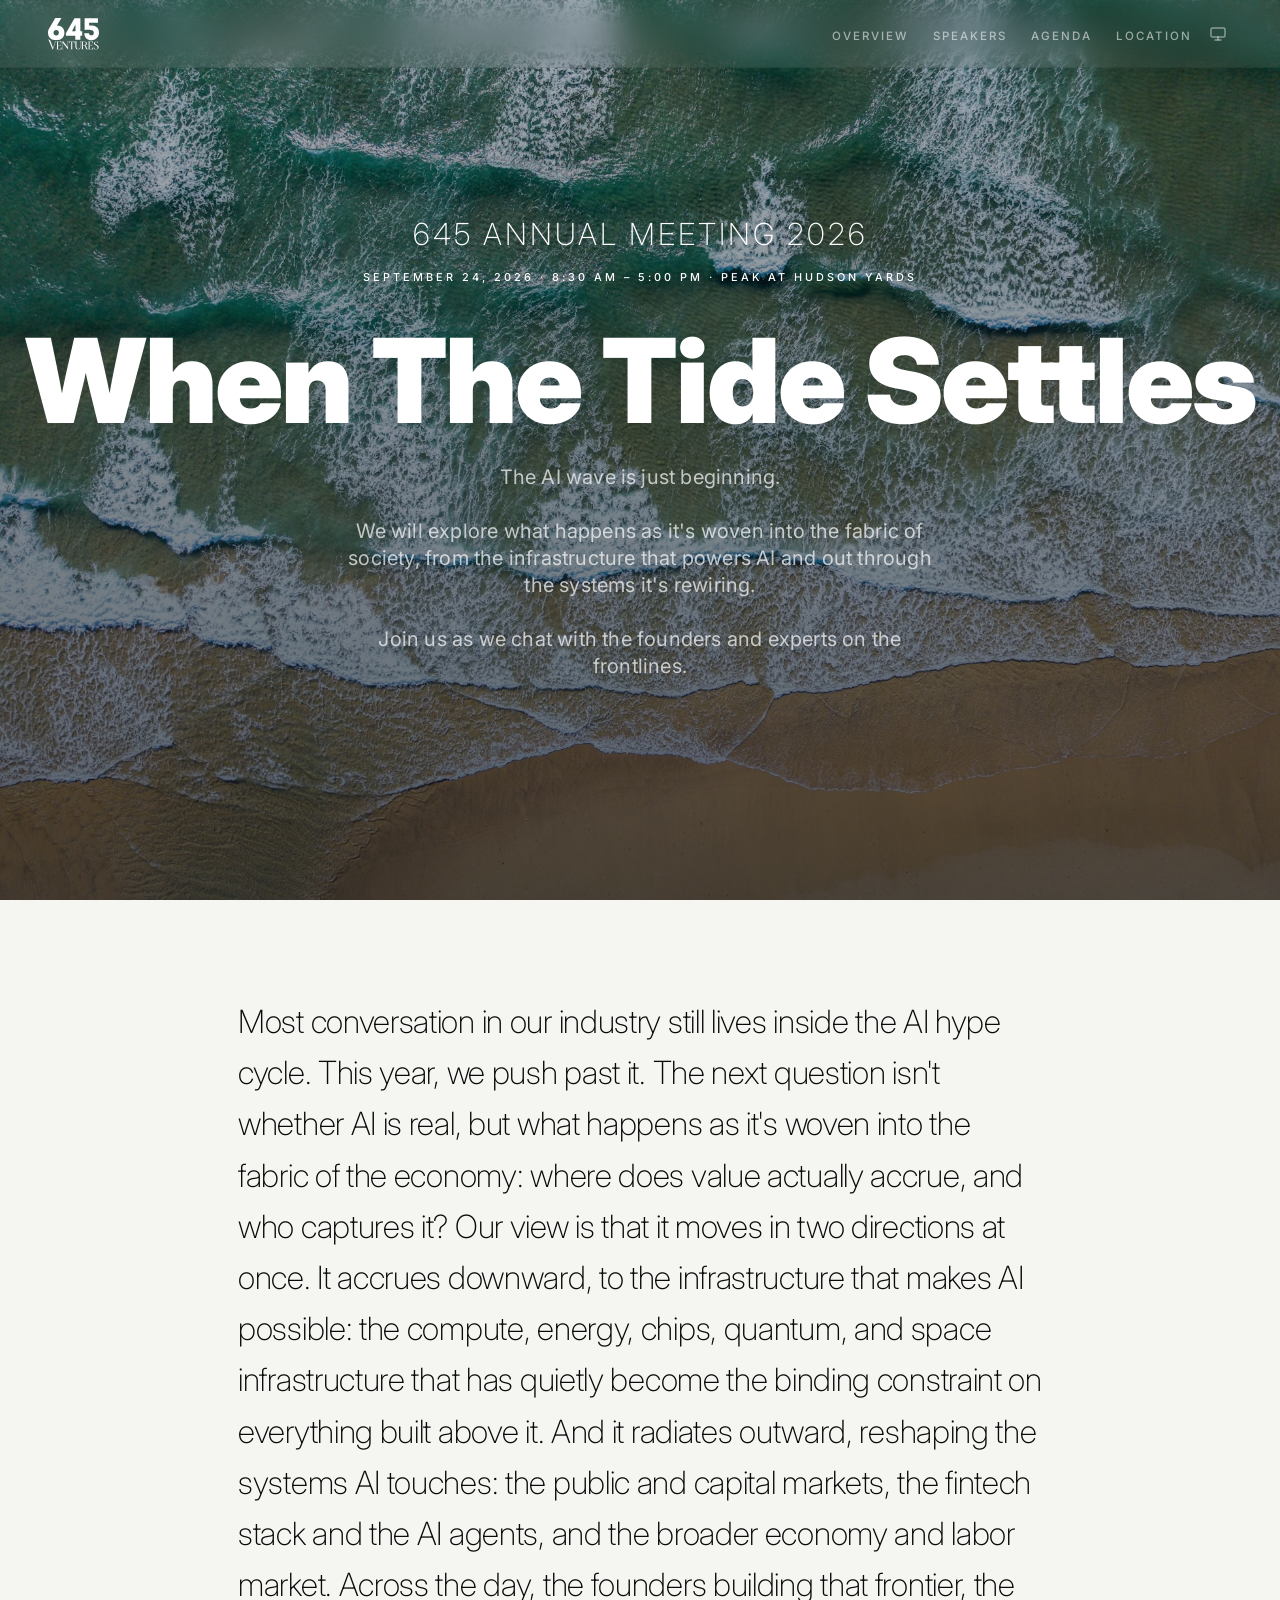
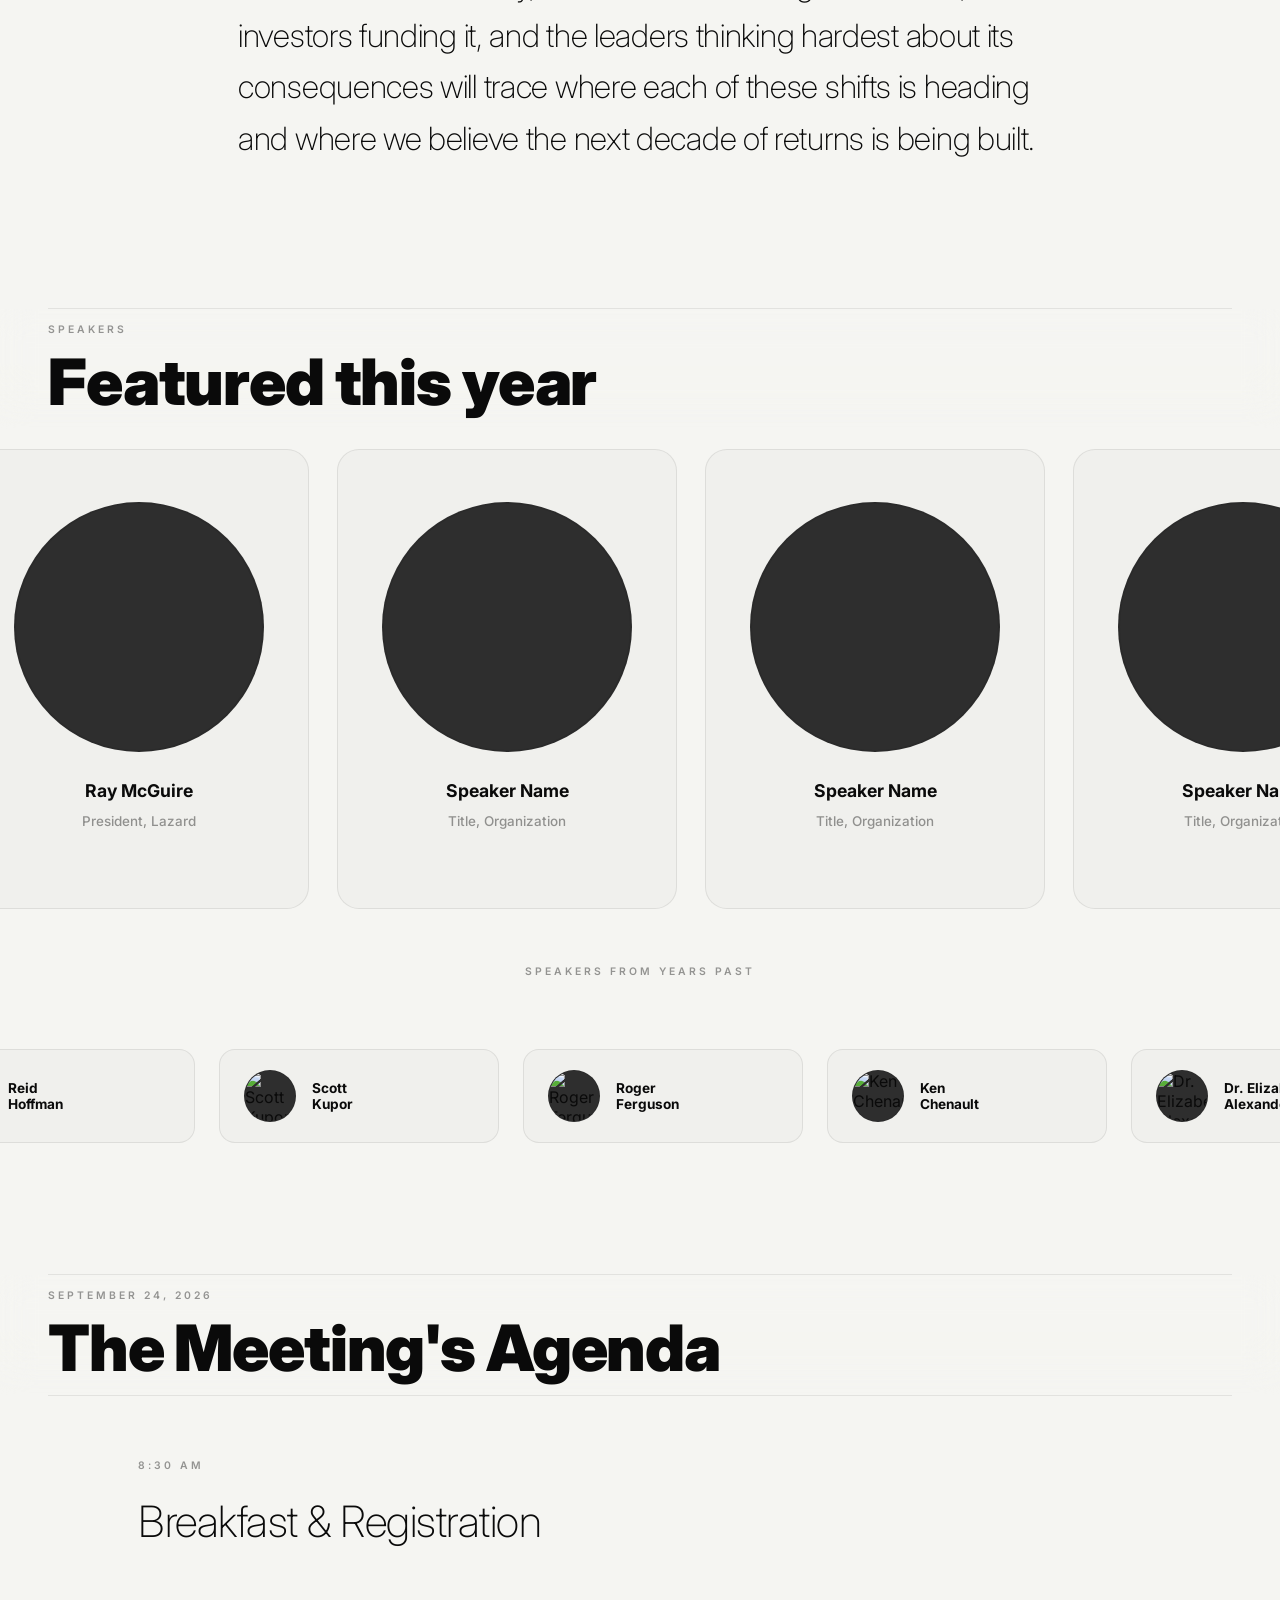
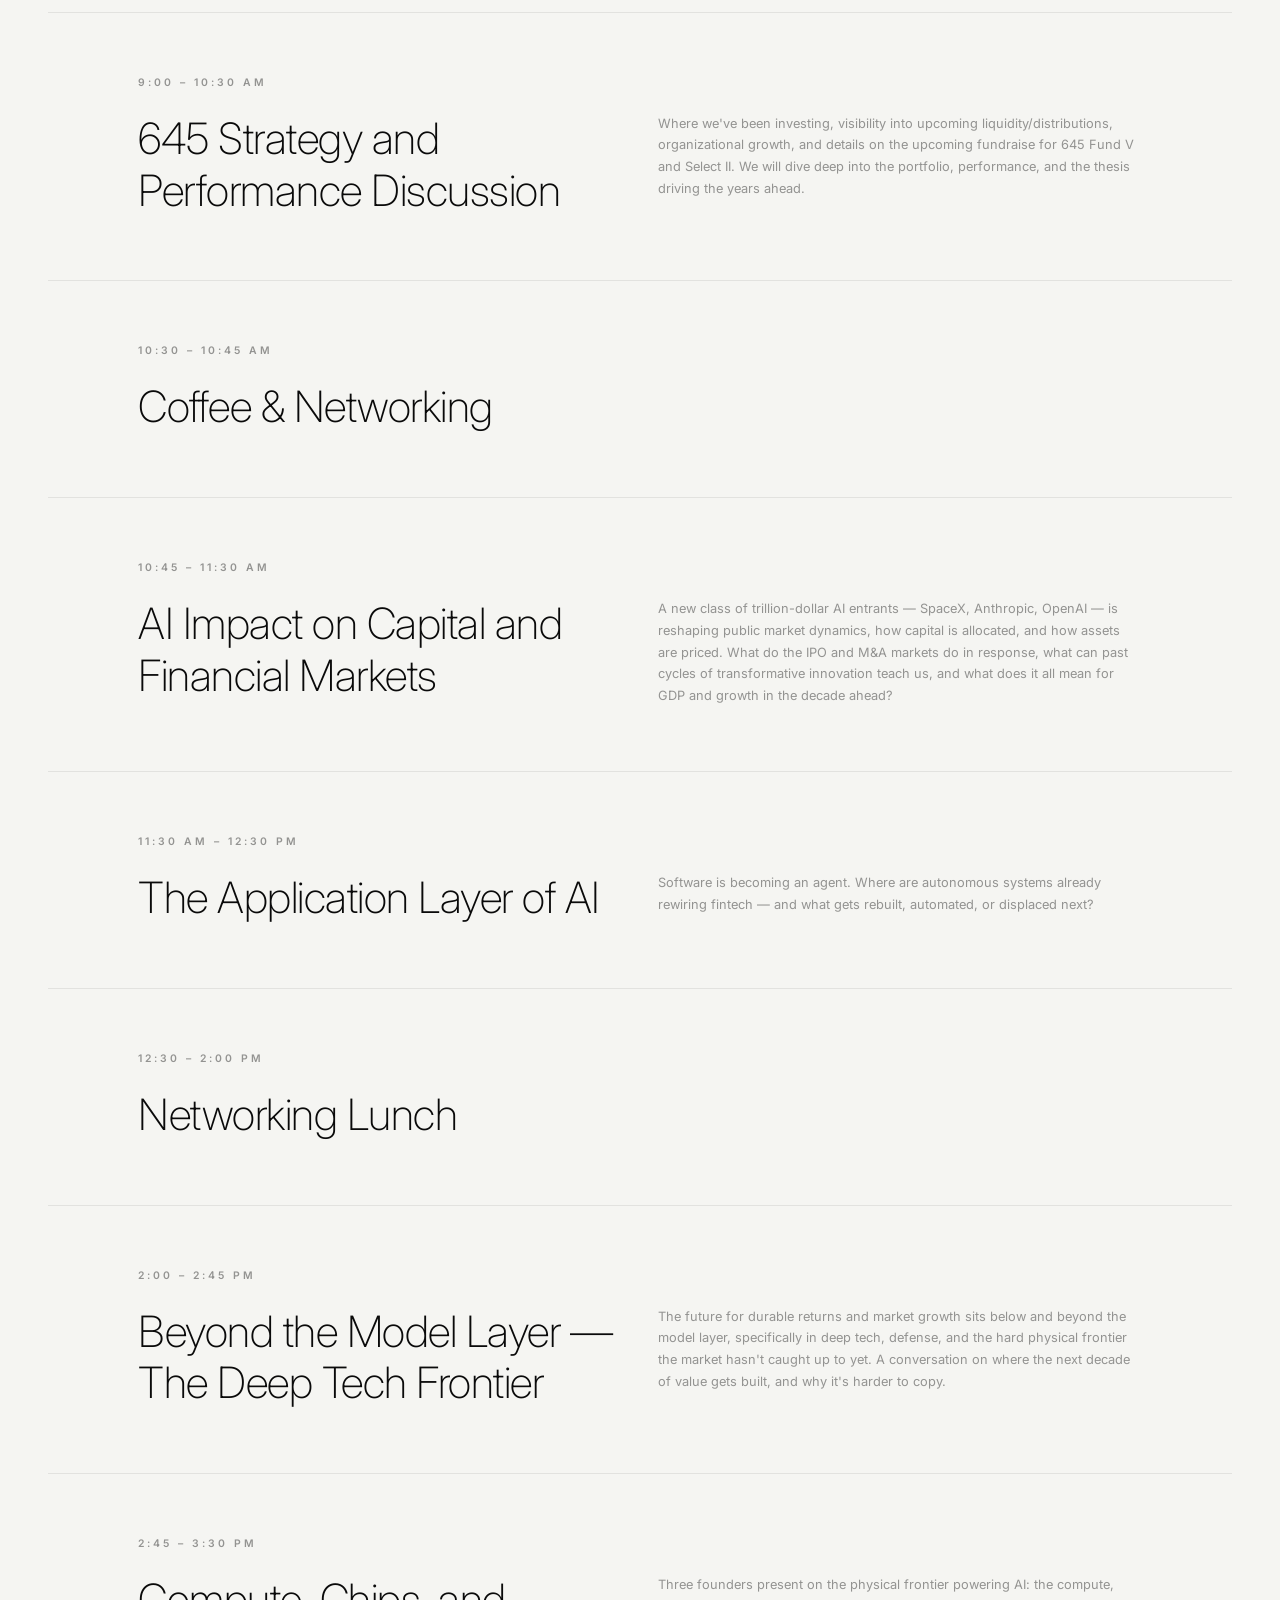
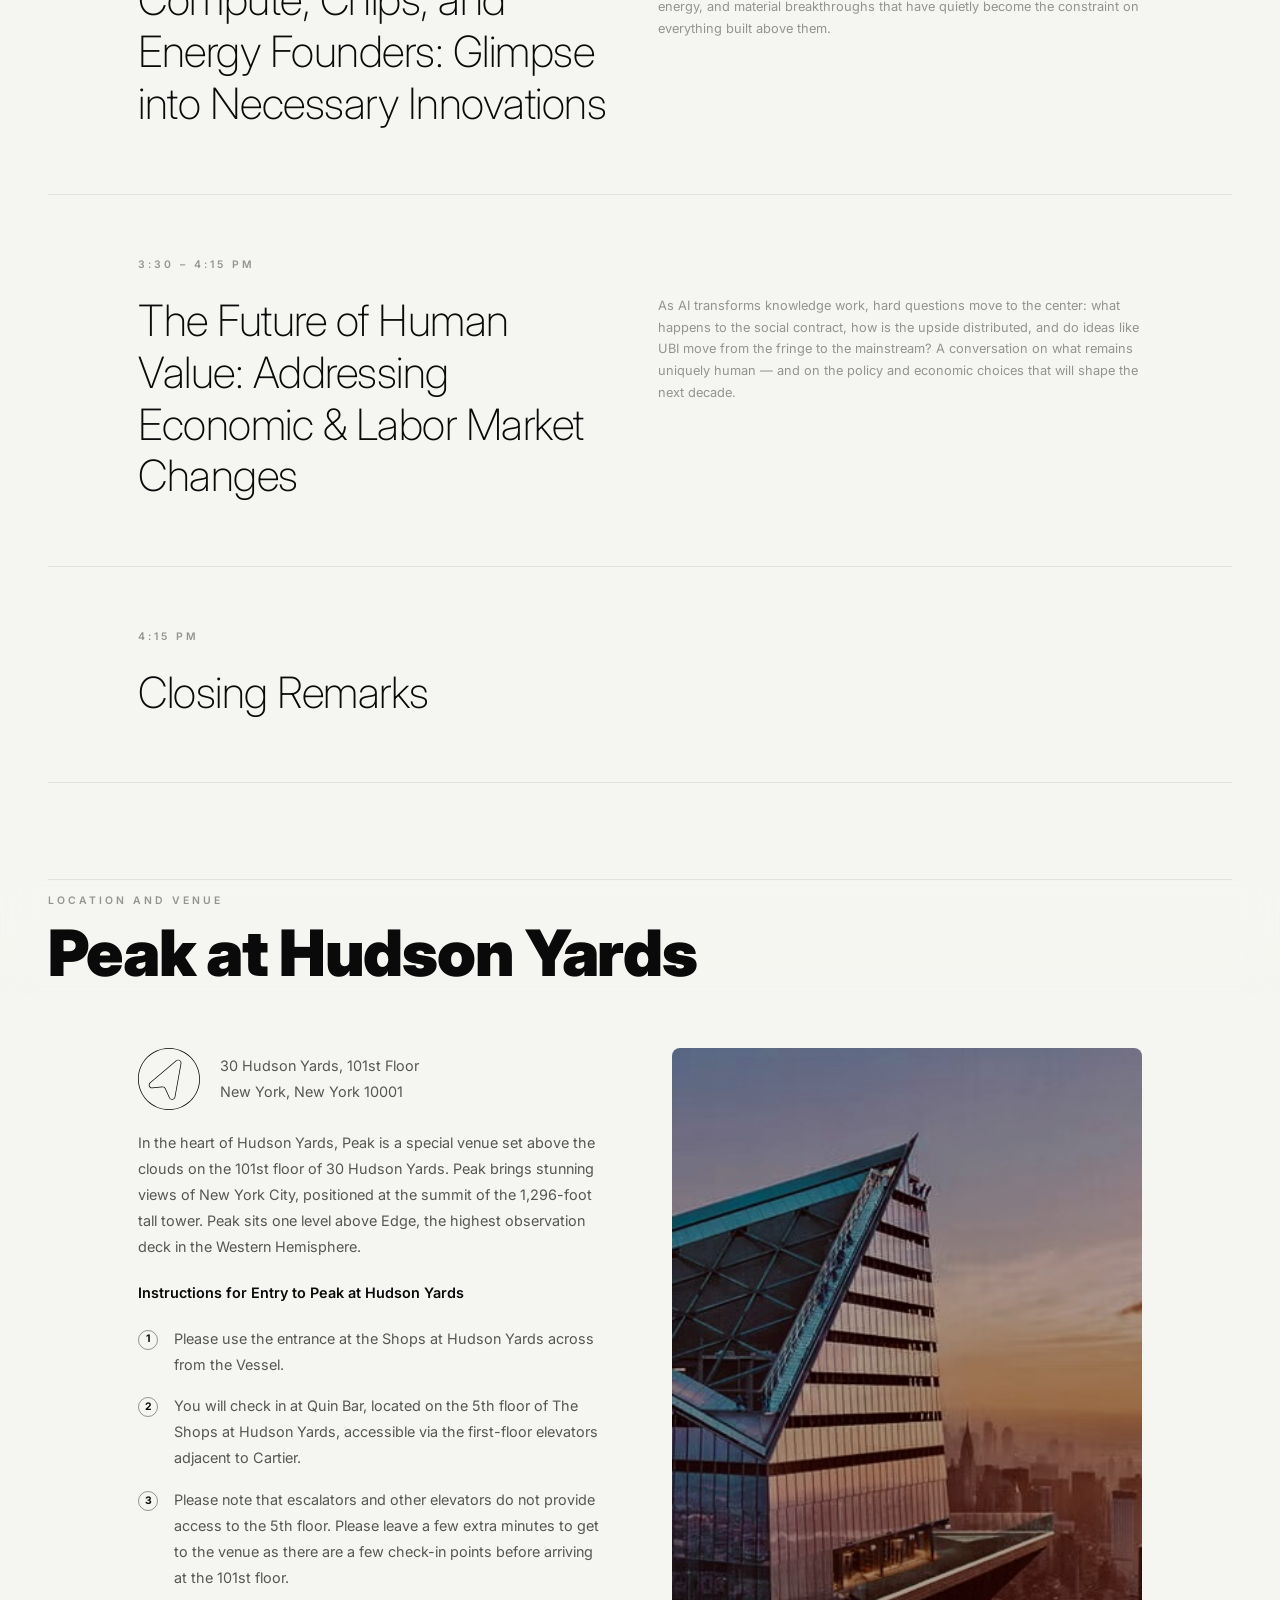
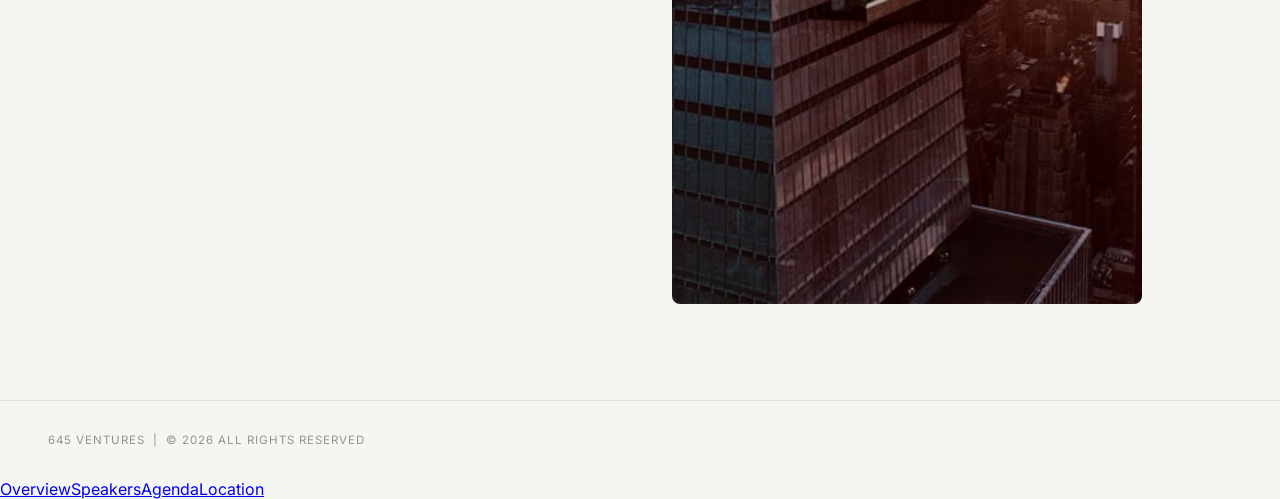
==== index-lp.html @ 6767b21b "Update hero/overview copy and rework meeting agenda - Rewrite hero subtitle and overview description" ====
<!DOCTYPE html>
<html lang="en">
<head>
  <meta charset="UTF-8" />
  <meta name="viewport" content="width=device-width, initial-scale=1.0, viewport-fit=cover" />
  <title>645 AGM 2026 LP</title>
  <link rel="preconnect" href="https://fonts.googleapis.com" />
  <link rel="preconnect" href="https://fonts.gstatic.com" crossorigin />
  <link href="https://fonts.googleapis.com/css2?family=Inter:ital,wght@0,100;0,200;0,400;0,500;0,600;0,700;0,900;1,400&display=swap" rel="stylesheet" />
  <link rel="stylesheet" href="styles.css?v=32" />
  <script>
    (function() {
      var saved = localStorage.getItem('theme') || 'system';
      if (saved === 'system') {
        saved = window.matchMedia('(prefers-color-scheme: light)').matches ? 'light' : 'dark';
      }
      document.documentElement.dataset.theme = saved;
    })();
  </script>
</head>
<body>

  <!-- NAV -->
  <nav id="navbar">
    <a href="#" class="nav-logo">
      <img src="images/645-ventures-logo.svg" alt="645 Ventures" class="nav-logo-img" />
    </a>
    <div class="nav-right">
    <button class="nav-hamburger" aria-label="Open menu">&#9776;</button>
    <ul class="nav-links">
      <li><a href="#overview">Overview</a></li>
      <li><a href="#speakers">Speakers</a></li>
      <li><a href="#schedule">Agenda</a></li>
      <li><a href="#location">Location</a></li>
    </ul>
    <div class="theme-toggle" id="theme-toggle">
      <button class="theme-current-btn" id="theme-current-btn" aria-label="Theme"></button>
      <div class="theme-dropdown" id="theme-dropdown">
        <button class="theme-option" data-mode="light">
          <svg width="15" height="15" viewBox="0 0 16 16" fill="none"><circle cx="8" cy="8" r="3" stroke="currentColor" stroke-width="1.5"/><line x1="8" y1="1" x2="8" y2="3" stroke="currentColor" stroke-width="1.5" stroke-linecap="round"/><line x1="8" y1="13" x2="8" y2="15" stroke="currentColor" stroke-width="1.5" stroke-linecap="round"/><line x1="1" y1="8" x2="3" y2="8" stroke="currentColor" stroke-width="1.5" stroke-linecap="round"/><line x1="13" y1="8" x2="15" y2="8" stroke="currentColor" stroke-width="1.5" stroke-linecap="round"/><line x1="2.93" y1="2.93" x2="4.34" y2="4.34" stroke="currentColor" stroke-width="1.5" stroke-linecap="round"/><line x1="11.66" y1="11.66" x2="13.07" y2="13.07" stroke="currentColor" stroke-width="1.5" stroke-linecap="round"/><line x1="2.93" y1="13.07" x2="4.34" y2="11.66" stroke="currentColor" stroke-width="1.5" stroke-linecap="round"/><line x1="11.66" y1="4.34" x2="13.07" y2="2.93" stroke="currentColor" stroke-width="1.5" stroke-linecap="round"/></svg>
          Light
        </button>
        <button class="theme-option" data-mode="dark">
          <svg width="15" height="15" viewBox="0 0 16 16" fill="none"><path d="M14 8.5A6 6 0 1 1 7.5 2 4.5 4.5 0 0 0 14 8.5z" stroke="currentColor" stroke-width="1.5" stroke-linecap="round" stroke-linejoin="round"/></svg>
          Dark
        </button>
        <button class="theme-option" data-mode="system">
          <svg width="15" height="15" viewBox="0 0 16 16" fill="none"><rect x="1" y="2" width="14" height="9" rx="1.5" stroke="currentColor" stroke-width="1.5"/><line x1="5" y1="14" x2="11" y2="14" stroke="currentColor" stroke-width="1.5" stroke-linecap="round"/><line x1="8" y1="11" x2="8" y2="14" stroke="currentColor" stroke-width="1.5" stroke-linecap="round"/></svg>
          System
        </button>
      </div>
    </div>
    </div><!-- /nav-right -->
  </nav>

  <!-- HERO -->
  <section id="hero">
    <div class="hero-content">
      <p class="hero-eyebrow">645 Annual Meeting 2026</p>
      <p class="hero-meta"><span class="hero-meta-item">September 24, 2026</span><span class="hero-meta-sep">&nbsp;&middot;&nbsp;</span><span class="hero-meta-item">8:30 AM – 5:00 PM</span><span class="hero-meta-sep">&nbsp;&middot;&nbsp;</span><span class="hero-meta-item">Peak at Hudson Yards</span></p>
      <h1 class="hero-title fit-width">When The Tide Settles</h1>
      <p class="hero-subtitle">The AI wave is just beginning.<br><br>We will explore what happens as it's woven into the fabric of society, from the infrastructure that powers AI and out through the systems it's rewiring.<br><br>Join us as we chat with the founders and experts on the frontlines.</p>
    </div>
  </section>

  <!-- OVERVIEW -->
  <section id="overview">
    <p class="overview-desc">
      Most conversation in our industry still lives inside the AI hype cycle. This year, we push past it. The next question isn't whether AI is real, but what happens as it's woven into the fabric of the economy: where does value actually accrue, and who captures it? Our view is that it moves in two directions at once. It accrues downward, to the infrastructure that makes AI possible: the compute, energy, chips, quantum, and space infrastructure that has quietly become the binding constraint on everything built above it. And it radiates outward, reshaping the systems AI touches: the public and capital markets, the fintech stack and the AI agents, and the broader economy and labor market. Across the day, the founders building that frontier, the investors funding it, and the leaders thinking hardest about its consequences will trace where each of these shifts is heading and where we believe the next decade of returns is being built.
    </p>
  </section>

  <!-- FEATURED SPEAKERS -->
  <section id="speakers">
    <div class="speakers-h-outer" id="speakers-h-outer">
      <div class="speakers-h-header">
        <p class="section-label speakers-label">Speakers</p>
        <h2 class="featured-section-title fit-width">Featured this year</h2>
      </div>
      <div class="speakers-h-sticky" id="speakers-h-sticky">
        <div class="speakers-grid" id="featured-speakers-grid"></div>
      </div>
    </div>

    <!-- PREVIOUS NOTABLE SPEAKERS -->
    <div class="previous-speakers-wrapper">
      <p class="section-label previous-label">Speakers from years past</p>
      <div class="prev-scroll-outer">
        <div class="previous-speakers-scroll" id="previous-speakers-scroll"></div>
      </div>
    </div>
  </section>

  <!-- SCHEDULE -->
  <section id="schedule">
    <div class="schedule-header">
      <p class="section-label">September 24, 2026</p>
      <h2 class="schedule-heading fit-width">The Meeting's Agenda</h2>
    </div>
    <div class="schedule-list" id="schedule-list"></div>
  </section>

  <!-- LOCATION -->
  <section id="location">
    <div class="location-inner">
      <div class="location-header">
        <p class="section-label">Location and Venue</p>
        <h2 class="location-title fit-width">Peak at Hudson Yards</h2>
      </div>
      <div class="location-body">
        <div class="location-text">
          <div class="location-address-block">
            <a href="https://maps.google.com/?q=30+Hudson+Yards,+New+York,+NY+10001" target="_blank" class="location-map-link">
              <img src="images/location-icon.svg" class="location-icon-default" alt="Map" />
              <img src="images/location-icon-hover.svg" class="location-icon-hover" alt="Map" />
            </a>
            <div class="location-address-text">
              <p>30 Hudson Yards, 101st Floor</p>
              <p>New York, New York 10001</p>
            </div>
          </div>
          <p>In the heart of Hudson Yards, Peak is a special venue set above the clouds on the 101st floor of 30 Hudson Yards. Peak brings stunning views of New York City, positioned at the summit of the 1,296-foot tall tower. Peak sits one level above Edge, the highest observation deck in the Western Hemisphere.</p>
          <p><strong>Instructions for Entry to Peak at Hudson Yards</strong></p>
          <ol class="location-steps">
            <li>Please use the entrance at the Shops at Hudson Yards across from the Vessel.</li>
            <li>You will check in at Quin Bar, located on the 5th floor of The Shops at Hudson Yards, accessible via the first-floor elevators adjacent to Cartier.</li>
            <li>Please note that escalators and other elevators do not provide access to the 5th floor. Please leave a few extra minutes to get to the venue as there are a few check-in points before arriving at the 101st floor.</li>
          </ol>
        </div>
        <div class="location-image" id="location-image-wrap">
          <img src="images/venue.jpg" alt="Peak at Hudson Yards" />
        </div>
      </div>
    </div>
  </section>

  <footer>
    <p>645 Ventures &nbsp;|&nbsp; &copy; 2026 All Rights Reserved</p>
  </footer>

  <script>window.SITE_CONFIG = { hideSections: [] };</script>
  <script src="scripts.js?v=29"></script>
</body>
</html>
---- styles.css ----
*, *::before, *::after { box-sizing: border-box; margin: 0; padding: 0; }

:root {
  --orange: #FF3300;
  --bg: #111111;
  --bg-raised: #1A1A1A;
  --bg-card: #1F1F1F;
  --border: rgba(255,255,255,0.1);
  --text: #FFFFFF;
  --text-muted: rgba(255,255,255,0.45);
  --text-body: rgba(255,255,255,0.75);
  --font: 'Inter', sans-serif;
  --nav-bg: rgba(0,0,0,0.08);
  --sticky-bg: rgba(17,17,17,0.75);
  --card-bg: #151515;
  --card-bg-hover: #1a1a1a;
  --prev-card-bg: #151515;
}

/* ── LIGHT MODE: NAV AFTER HERO SCROLLS AWAY ── */
[data-theme="light"] #navbar.nav-scrolled .nav-links a { color: var(--text-muted); }
[data-theme="light"] #navbar.nav-scrolled .nav-links a:hover { color: var(--text); }
[data-theme="light"] #navbar.nav-scrolled .theme-current-btn { color: var(--text-muted); }
[data-theme="light"] #navbar.nav-scrolled .theme-current-btn:hover { color: var(--text); }
[data-theme="light"] #navbar.nav-scrolled .nav-hamburger { color: rgba(0,0,0,0.45); }
[data-theme="light"] #navbar.nav-scrolled .nav-hamburger:hover { color: rgba(0,0,0,1); }

/* ── LIGHT MODE HERO OVERRIDES ── */
[data-theme="light"] #hero::before {
  display: none;
}
[data-theme="light"] #hero { border-bottom: none; }

[data-theme="light"] .hero-eyebrow { color: rgba(255,255,255,1); }
[data-theme="light"] .hero-title { color: #ffffff; }
[data-theme="light"] .hero-meta { color: #ffffff; }
[data-theme="light"] .hero-meta-link { color: #ffffff; border-bottom-color: rgba(255,255,255,0.4); }
[data-theme="light"] .hero-subtitle { color: rgba(255,255,255,0.7); }

[data-theme="light"] {
  --bg: #F5F5F2;
  --bg-raised: #EFEFEC;
  --bg-card: #F0F0ED;
  --border: rgba(0,0,0,0.08);
  --text: #0A0A0A;
  --text-muted: rgba(0,0,0,0.4);
  --text-body: rgba(0,0,0,0.65);
  --nav-bg: rgba(245,245,242,0.08);
  --sticky-bg: rgba(245,245,242,0.85);
  --card-bg: #F0F0ED;
  --card-bg-hover: #EAEAE7;
  --prev-card-bg: #F0F0ED;
}

html { scroll-behavior: smooth; scroll-padding-top: 68px; }

body {
  font-family: var(--font);
  background: var(--bg);
  color: var(--text);
  -webkit-font-smoothing: antialiased;
}

/* ── NAV ── */
#navbar {
  position: fixed;
  top: 0;
  left: 0;
  right: 0;
  z-index: 100;
  background: var(--nav-bg);
  backdrop-filter: blur(16px);
  -webkit-backdrop-filter: blur(16px);
  display: flex;
  align-items: center;
  justify-content: space-between;
  padding: 0 48px;
  height: 68px;
  border-bottom: 1px solid var(--border);
}

.nav-logo {
  text-decoration: none;
  display: flex;
  align-items: center;
}

.nav-logo-img {
  height: 32px;
  width: auto;
  display: block;
  filter: brightness(0) invert(1); /* white in hero */
  transition: filter 0.4s ease;
}
.nav-logo:hover .nav-logo-img {
  filter: none; /* red on hover */
}
#navbar.nav-scrolled .nav-logo-img {
  filter: brightness(0); /* black after hero (light mode) */
}
[data-theme="dark"] #navbar.nav-scrolled .nav-logo-img {
  filter: brightness(0) invert(1); /* white after hero in dark mode */
}
#navbar.nav-scrolled .nav-logo:hover .nav-logo-img {
  filter: none; /* red on hover after hero */
}

.nav-right {
  display: flex;
  align-items: center;
  gap: 12px;
}

.nav-links {
  list-style: none;
  display: flex;
  align-items: center;
  gap: 24px;
}
.nav-links a {
  text-decoration: none;
  color: rgba(255,255,255,0.55);
  font-weight: 500;
  font-size: 0.72rem;
  letter-spacing: 2px;
  text-transform: uppercase;
  transition: color 0.2s;
}
.nav-links a:hover { color: rgba(255,255,255,1); }

.nav-register {
  border: 1px solid rgba(255,255,255,0.3) !important;
  border-radius: 30px;
  padding: 8px 22px !important;
  color: var(--text) !important;
  transition: border-color 0.2s, background 0.2s !important;
}
.nav-register:hover {
  border-color: var(--text) !important;
  background: rgba(255,255,255,0.07) !important;
}

.nav-hamburger {
  display: none;
  background: none;
  border: none;
  color: rgba(255,255,255,0.45);
  font-size: 1.5rem;
  cursor: pointer;
  align-items: center;
  justify-content: center;
  transition: color 0.25s ease;
}
.nav-hamburger:hover { color: rgba(255,255,255,1); }

.theme-toggle {
  position: relative;
}

.theme-current-btn {
  background: none;
  border: none;
  color: rgba(255,255,255,0.45);
  cursor: pointer;
  padding: 6px;
  border-radius: 6px;
  display: flex;
  align-items: center;
  justify-content: center;
  transition: color 0.25s ease;
}
.theme-current-btn:hover { color: rgba(255,255,255,1); }

.theme-dropdown {
  display: none;
  position: absolute;
  right: 0;
  top: calc(100% + 10px);
  background: var(--bg-raised);
  border: 1px solid var(--border);
  border-radius: 10px;
  padding: 6px;
  min-width: 140px;
  flex-direction: column;
  gap: 2px;
  box-shadow: 0 8px 24px rgba(0,0,0,0.15);
  z-index: 200;
}
.theme-dropdown.open { display: flex; }

.theme-option {
  display: flex;
  align-items: center;
  gap: 10px;
  background: none;
  border: none;
  color: var(--text-muted);
  font-family: var(--font);
  font-size: 0.82rem;
  font-weight: 500;
  padding: 8px 12px;
  border-radius: 6px;
  cursor: pointer;
  width: 100%;
  transition: background 0.15s, color 0.15s;
}
.theme-option:hover { background: var(--border); color: var(--text); }
.theme-option.active { color: var(--text); }

/* ── HERO ── */
#hero {
  display: flex;
  flex-direction: column;
  align-items: center;
  justify-content: center;
  min-height: 100vh;
  padding: 68px 24px 64px;
  background-image: url('images/water/Coastline%201.avif'); /* fallback; overridden by JS */
  background-size: cover;
  background-position: center;
  position: relative;
}
#hero::after {
  content: '';
  position: absolute;
  inset: 0;
  /* Scrim keeps the white hero text legible over the bright coastline photos */
  background: linear-gradient(to bottom, rgba(8,22,34,0.33) 0%, rgba(8,22,34,0.50) 50%, rgba(8,22,34,0.68) 100%);
  pointer-events: none;
}
#hero > * { position: relative; z-index: 1; }

.hero-content {
  text-align: center;
  width: 100%; /* stable target width for the fit-width title */
}
.hero-eyebrow {
  font-size: 1.9rem;
  font-weight: 200;
  letter-spacing: 3px;
  text-transform: uppercase;
  color: rgba(255,255,255,1);
  margin-bottom: 14px;
}
.hero-title {
  font-size: clamp(3rem, 8vw, 7rem);
  font-weight: 900;
  letter-spacing: -0.018em;
  line-height: 1;
  color: var(--text);
  margin-bottom: 24px;
  --fit-max: 120px;
}

/* Headers scaled by JS (fitHeaders) to span the full viewport width */
.fit-width { white-space: nowrap; }

.hero-meta {
  margin-top: 0;
  margin-bottom: 32px;
  font-size: 0.68rem;
  font-weight: 500;
  letter-spacing: 3px;
  text-transform: uppercase;
  color: #ffffff;
  line-height: 2.2;
}

.hero-meta-link {
  color: #ffffff;
  text-decoration: none;
  border-bottom: 1px solid rgba(255,255,255,0.2);
  transition: color 0.2s, border-color 0.2s;
}
.hero-meta-link:hover {
  color: var(--text);
  border-color: rgba(255,255,255,0.6);
}

.hero-subtitle {
  font-size: clamp(1rem, 2vw, 1.25rem);
  color: rgba(255,255,255,0.7);
  font-weight: 400;
  max-width: 600px;
  margin: 0 auto;
  line-height: 1.35;
  letter-spacing: 0.2px;
  margin-bottom: 8px;
}

.btn-register {
  display: inline-block;
  background: transparent;
  color: var(--text);
  border: 1px solid var(--text-muted);
  font-weight: 600;
  font-size: 0.72rem;
  letter-spacing: 2.5px;
  text-transform: uppercase;
  text-decoration: none;
  padding: 14px 48px;
  border-radius: 40px;
  transition: border-color 0.2s, background 0.2s, transform 0.15s;
}
.btn-register:hover {
  border-color: var(--text);
  background: rgba(255,255,255,0.08);
  transform: translateY(-1px);
}

/* ── SHARED SECTION LABEL ── */
.section-label {
  font-size: 0.65rem;
  font-weight: 600;
  letter-spacing: 3px;
  text-transform: uppercase;
  color: var(--text-muted);
  margin-bottom: 12px;
}

/* ── OVERVIEW ── */
#overview {
  padding: 96px 48px;
  max-width: 900px;
  margin: 0 auto;
}
.overview-title {
  font-size: clamp(2rem, 5vw, 3.4rem);
  font-weight: 900;
  line-height: 1.05;
  letter-spacing: -1px;
  margin-bottom: 8px;
}
.overview-title span {
  color: var(--orange);
}
.overview-theme {
  font-size: clamp(1rem, 2.5vw, 1.4rem);
  font-weight: 400;
  font-style: italic;
  color: var(--text-body);
  margin-bottom: 32px;
}
.overview-desc {
  font-size: 2rem;
  font-weight: 200;
  line-height: 1.6;
  color: var(--text);
  max-width: 820px;
  margin-bottom: 48px;
  letter-spacing: -0.3px;
}
.overview-meta {
  display: flex;
  flex-direction: column;
  gap: 6px;
  border-left: 2px solid var(--orange);
  padding-left: 20px;
}
.overview-meta p {
  font-size: 0.9rem;
  color: var(--text-muted);
  line-height: 1.6;
}
.overview-meta p strong {
  color: var(--text);
  font-weight: 600;
}

/* ── FEATURED SPEAKERS ── */
#speakers {}

#speakers::before,
#location::before,
#schedule::before {
  content: '';
  display: block;
  height: 1px;
  background: var(--border);
  /* Span the full viewport minus the 48px page gutters, breaking out of any
     max-width container (e.g. #schedule) so all dividers line up edge to edge. */
  width: calc(100vw - 96px);
  margin-left: calc(50% - 50vw + 48px);
  margin-right: 0;
}

.speakers-h-outer {
  padding-bottom: 36px;
}

.speakers-h-sticky {
  overflow-x: auto;
  scrollbar-width: none;
  padding: 20px 0;
}
.speakers-h-sticky::-webkit-scrollbar { display: none; }


.speakers-grid {
  display: flex;
  gap: 28px;
  padding: 0 48px;
  width: max-content;
}

.speaker-card {
  background: var(--card-bg);
  border: 1px solid var(--border);
  border-radius: 22px;
  width: 340px;
  height: 460px;
  padding: 52px 36px 40px;
  text-align: center;
  display: flex;
  flex-direction: column;
  align-items: center;
  transition: border-color 0.3s, transform 0.3s ease, background 0.3s;
  flex-shrink: 0;
  position: relative;
}
.speaker-card:hover {
  border-color: rgba(128,128,128,0.3);
  background: var(--card-bg-hover);
  transform: scale(1.05);
}

.speaker-card img,
.speaker-photo-placeholder {
  width: 250px;
  height: 250px;
  border-radius: 50%;
  object-fit: cover;
  margin: 0 auto 28px;
  display: block;
  background: #2e2e2e;
  border: 2px solid var(--border);
  flex-shrink: 0;
}
.speaker-card .speaker-name {
  font-size: 1.1rem;
  font-weight: 700;
  margin-bottom: 10px;
  color: var(--text);
}
.speaker-card .speaker-title {
  font-size: 0.84rem;
  color: var(--text-muted);
  font-weight: 500;
  line-height: 1.5;
}

.speakers-empty {
  padding: 60px 48px;
  color: var(--text-muted);
  font-style: italic;
  font-size: 0.9rem;
}

/* ── FEATURED IN 2026 TITLE ── */
.speakers-h-header {
  height: 120px;
  padding: 0 48px;
  display: flex;
  flex-direction: column;
  justify-content: center;
  position: sticky;
  top: 68px;
  z-index: 10;
  isolation: isolate;
}

/* Fade the blurred backdrop out toward the bottom so there's no hard edge */
.speakers-h-header::before,
.location-header::before,
.schedule-header::before {
  content: '';
  position: absolute;
  inset: 0;
  z-index: -1;
  background: var(--nav-bg);
  backdrop-filter: blur(16px);
  -webkit-backdrop-filter: blur(16px);
  -webkit-mask-image: linear-gradient(to bottom, #000 45%, transparent 100%);
  mask-image: linear-gradient(to bottom, #000 45%, transparent 100%);
  pointer-events: none;
}
.featured-section-title {
  font-size: clamp(2.4rem, 5vw, 3.6rem);
  font-weight: 900;
  letter-spacing: -0.018em;
  line-height: 1.05;
  color: var(--text);
  --fit-max: 64px;
}

/* ── PREVIOUS NOTABLE SPEAKERS ── */
.previous-speakers-wrapper {
  padding: 0 0 96px;
}
.previous-label {
  text-align: center;
  margin-bottom: 36px;
}

.prev-scroll-outer {
  overflow-x: auto;
  scrollbar-width: none;
}
.prev-scroll-outer::-webkit-scrollbar { display: none; }

.previous-speakers-scroll {
  display: flex;
  align-items: center;
  /* Reserve the tallest expanded card (~129px) PLUS this row's 16px top/bottom
     padding so a hovered card grows symmetrically into the slack — without
     ever resizing the row, which would shift the siblings and the section below. */
  min-height: 164px;
  gap: 24px;
  padding: 16px 48px;
  width: max-content;
}

.prev-speaker {
  display: flex;
  align-items: center;
  gap: 16px;
  width: 280px;
  padding: 20px 24px;
  background: var(--prev-card-bg);
  border: 1px solid var(--border);
  border-radius: 16px;
  cursor: default;
  transition: background 0.2s, border-color 0.2s, transform 0.3s ease;
  flex-shrink: 0;
}
.prev-speaker:hover {
  background: var(--card-bg-hover);
  border-color: rgba(128,128,128,0.3);
  transform: scale(1.05);
}

.prev-speaker img,
.prev-photo-placeholder {
  width: 52px;
  height: 52px;
  border-radius: 50%;
  object-fit: cover;
  flex-shrink: 0;
  background: #2e2e2e;
  border: 1px solid var(--border);
}

.prev-speaker-info {
  min-width: 0;
}

.prev-speaker-name {
  display: flex;
  flex-direction: column;
  line-height: 1.2;
}
.prev-speaker-name span {
  font-size: 0.85rem;
  font-weight: 700;
  color: var(--text);
  white-space: nowrap;
  overflow: hidden;
  text-overflow: ellipsis;
}

.prev-speaker-title {
  font-size: 0.72rem;
  color: var(--text-muted);
  font-weight: 500;
  line-height: 1.4;
  max-height: 0;
  overflow: hidden;
  opacity: 0;
  margin-top: 0;
  transition: max-height 0.25s ease, opacity 0.2s ease, margin-top 0.25s ease;
}
.prev-speaker:hover .prev-speaker-title {
  max-height: 48px;
  opacity: 1;
  margin-top: 6px;
}

/* ── LOCATION ── */
#location {}

.location-inner {
  max-width: 1100px;
  margin: 0 auto;
  padding: 0 48px 96px;
  display: flex;
  flex-direction: column;
  gap: 48px;
}

.location-body {
  display: grid;
  grid-template-columns: 1fr 1fr;
  gap: 64px;
  align-items: start;
}
.location-title {
  font-size: clamp(2.4rem, 5vw, 3.6rem);
  font-weight: 900;
  letter-spacing: -0.018em;
  line-height: 1.05;
  --fit-max: 64px;
}
.location-text p {
  font-size: 0.9rem;
  line-height: 1.8;
  color: var(--text-body);
  margin-bottom: 20px;
}
.location-header {
  /* break out of the 1100px container so the title can span the viewport */
  width: 100vw;
  margin-left: calc(50% - 50vw);
  height: 120px;
  padding: 0 48px;
  display: flex;
  flex-direction: column;
  justify-content: center;
  position: sticky;
  top: 68px;
  z-index: 10;
  isolation: isolate;
}

.location-text .section-label {
  font-size: 0.65rem;
  color: var(--text-muted);
  margin-bottom: 12px;
}
.location-text strong { color: var(--text); font-weight: 600; }

.location-address-block {
  display: flex;
  align-items: center;
  gap: 20px;
  margin-bottom: 20px;
}

.location-map-link {
  display: flex;
  flex-shrink: 0;
  line-height: 0;
}
.location-icon-default,
.location-icon-hover {
  width: 62px;
  height: 62px;
}
.location-icon-hover { display: none; }
.location-map-link:hover .location-icon-default { display: none; }
.location-map-link:hover .location-icon-hover { display: flex; }
/* SVGs are white-filled (for dark mode); render them dark in light mode */
[data-theme="light"] .location-icon-default,
[data-theme="light"] .location-icon-hover { filter: brightness(0); }

.location-address-text p {
  font-size: 0.9rem;
  line-height: 1.8;
  color: var(--text-body);
  margin-bottom: 0;
}

.location-steps {
  list-style: none;
  counter-reset: steps;
  display: flex;
  flex-direction: column;
  gap: 16px;
  margin-top: 4px;
}
.location-steps li {
  counter-increment: steps;
  display: flex;
  gap: 16px;
  font-size: 0.9rem;
  line-height: 1.8;
  color: var(--text-body);
}
.location-steps li::before {
  content: counter(steps);
  font-size: 0.65rem;
  font-weight: 700;
  color: var(--text);
  border: 1px solid var(--text-muted);
  border-radius: 50%;
  width: 20px;
  height: 20px;
  display: flex;
  align-items: center;
  justify-content: center;
  flex-shrink: 0;
  margin-top: 4px;
}

.location-image {
  border-radius: 8px;
  overflow: hidden;
}
.location-image img {
  width: 100%;
  height: auto;
  display: block;
  filter: brightness(0.85);
}
.location-image-placeholder {
  width: 100%;
  height: 100%;
  min-height: 440px;
  background: var(--bg-card);
  border: 1px solid var(--border);
  border-radius: 4px;
  display: flex;
  align-items: center;
  justify-content: center;
  color: var(--text-muted);
  font-size: 0.8rem;
  letter-spacing: 1px;
}

/* ── SCHEDULE ── */
#schedule {
  padding: 0 48px 96px;
  max-width: 1100px;
  margin: 0 auto;
}
.schedule-header {
  /* break out of the 1100px container so the title can span the viewport */
  width: 100vw;
  margin-left: calc(50% - 50vw);
  height: 120px;
  padding: 0 48px;
  display: flex;
  flex-direction: column;
  justify-content: center;
  position: sticky;
  top: 68px;
  z-index: 10;
  margin-bottom: 0;
  isolation: isolate;
}
.schedule-heading {
  font-size: clamp(2.4rem, 5vw, 3.6rem);
  font-weight: 900;
  letter-spacing: -0.018em;
  line-height: 1.05;
  --fit-max: 64px;
}

.schedule-date-label {
  font-size: 0.85rem;
  font-weight: 700;
  color: var(--orange);
  margin-bottom: 2px;
}

.schedule-list { display: flex; flex-direction: column; }

.schedule-row {
  display: grid;
  grid-template-columns: 1fr 1fr;
  grid-template-rows: auto auto;
  gap: 24px 36px;
  padding: 64px 0;
  position: relative;
}
/* Separator lines span the full viewport minus the 48px page gutters, matching
   the section dividers, even though the rows sit inside the 1100px column. */
.schedule-row::before,
.schedule-row:last-child::after {
  content: '';
  position: absolute;
  left: 50%;
  transform: translateX(-50%);
  width: calc(100vw - 96px);
  height: 1px;
  background: var(--border);
}
.schedule-row::before { top: 0; }
.schedule-row:last-child::after { bottom: 0; }

.schedule-time {
  grid-column: 1 / -1;
  font-size: 0.65rem;
  font-weight: 600;
  color: var(--text-muted);
  letter-spacing: 3px;
  text-transform: uppercase;
  white-space: nowrap;
}

.schedule-event { grid-column: 1; }
.schedule-speakers { grid-column: 2; }
.schedule-event {
  font-size: clamp(1.8rem, 3.75vw, 2.7rem);
  font-weight: 200;
  line-height: 1.2;
  color: var(--text);
  letter-spacing: -0.5px;
}
.schedule-speakers {
  font-size: 0.8rem;
  color: var(--text-muted);
  line-height: 1.7;
}
.schedule-speakers strong {
  color: var(--text-body);
  font-weight: 600;
}

.schedule-empty {
  padding: 48px 0;
  color: var(--text-muted);
  font-style: italic;
  font-size: 0.9rem;
  border-top: 1px solid var(--border);
}

/* ── FOOTER ── */
footer {
  border-top: 1px solid var(--border);
  padding: 32px 48px;
  display: flex;
  align-items: center;
  justify-content: space-between;
}
footer p {
  font-size: 0.72rem;
  color: var(--text-muted);
  letter-spacing: 1px;
  text-transform: uppercase;
}

/* ── RESPONSIVE ── */
@media (max-width: 900px) {
  #navbar { padding: 0 24px; }
  .nav-links { display: none; }
  .nav-hamburger { display: flex; }
  .nav-right { gap: 24px; }
  footer { padding: 24px; flex-direction: column; gap: 8px; text-align: center; }
}

/* ── MOBILE: single column ── */
@media (max-width: 768px) {
  /* Page gutters drop to 24px; section content panels handle their own sides */
  #overview { padding: 64px 24px; }
  #speakers { padding: 64px 0; }
  #schedule { padding: 0 24px 64px; }

  /* Hero title: one word per line, larger */
  .hero-title {
    white-space: normal;
    word-spacing: 100vw; /* forces a line break after every word */
    font-size: clamp(3.5rem, 18vw, 5rem);
    line-height: 1.02;
  }

  /* Overview paragraph: smaller body text on mobile */
  .overview-desc { font-size: 1.15rem; line-height: 1.55; margin-bottom: 32px; }

  /* Section headers: auto height with smaller fitted titles */
  .speakers-h-header,
  .location-header,
  .schedule-header {
    height: auto;
    min-height: 0;
    padding: 28px 24px;
  }
  .featured-section-title,
  .location-title,
  .schedule-heading { --fit-max: 32px; }

  /* Full-bleed section dividers + agenda lines align to the 24px gutters */
  #speakers::before,
  #location::before,
  #schedule::before {
    width: calc(100vw - 48px);
    margin-left: calc(50% - 50vw + 24px);
  }
  .schedule-row::before,
  .schedule-row:last-child::after { width: calc(100vw - 48px); }

  /* Location: text first, image below, cropped to landscape */
  .location-inner { padding: 0 24px 64px; }
  .location-body { grid-template-columns: 1fr; gap: 32px; }
  .location-image { border-radius: 12px; }
  .location-image img { aspect-ratio: 3 / 2; object-fit: cover; height: auto; }

  /* Agenda: smaller heading, description stacked under each event title */
  .schedule-row {
    grid-template-columns: 1fr;
    gap: 20px 0;
    padding: 40px 0;
  }
  .schedule-event,
  .schedule-speakers { grid-column: 1; }
  .schedule-event { font-size: 1.7rem; }

  /* Horizontal carousels scroll full-bleed to the viewport edge (the scroll
     containers have no side padding); only the first card is inset 24px so it
     lines up with the rest of the page. */
  .speakers-grid { padding: 0 24px; gap: 36px; }
  .previous-speakers-scroll { padding: 16px 24px; }
  /* Featured cards: ~75% size with more breathing room between them */
  .speaker-card { width: 215px; height: auto; padding: 26px 18px; }
  .speaker-card img,
  .speaker-photo-placeholder { width: 135px; height: 135px; margin-bottom: 14px; }
  .speaker-card .speaker-name { font-size: 0.95rem; }
  .speaker-card .speaker-title { font-size: 0.72rem; }
  /* Previous-speaker cards stay wide enough to read the full name */
  .prev-speaker { width: 260px; }
}

@media (max-width: 500px) {
  .hero-meta-sep { display: none; }
  .hero-meta-item { display: block; }
  .hero-meta { line-height: 1.4; }
  .hero-eyebrow { font-size: 0.75rem; font-weight: 700; }
}
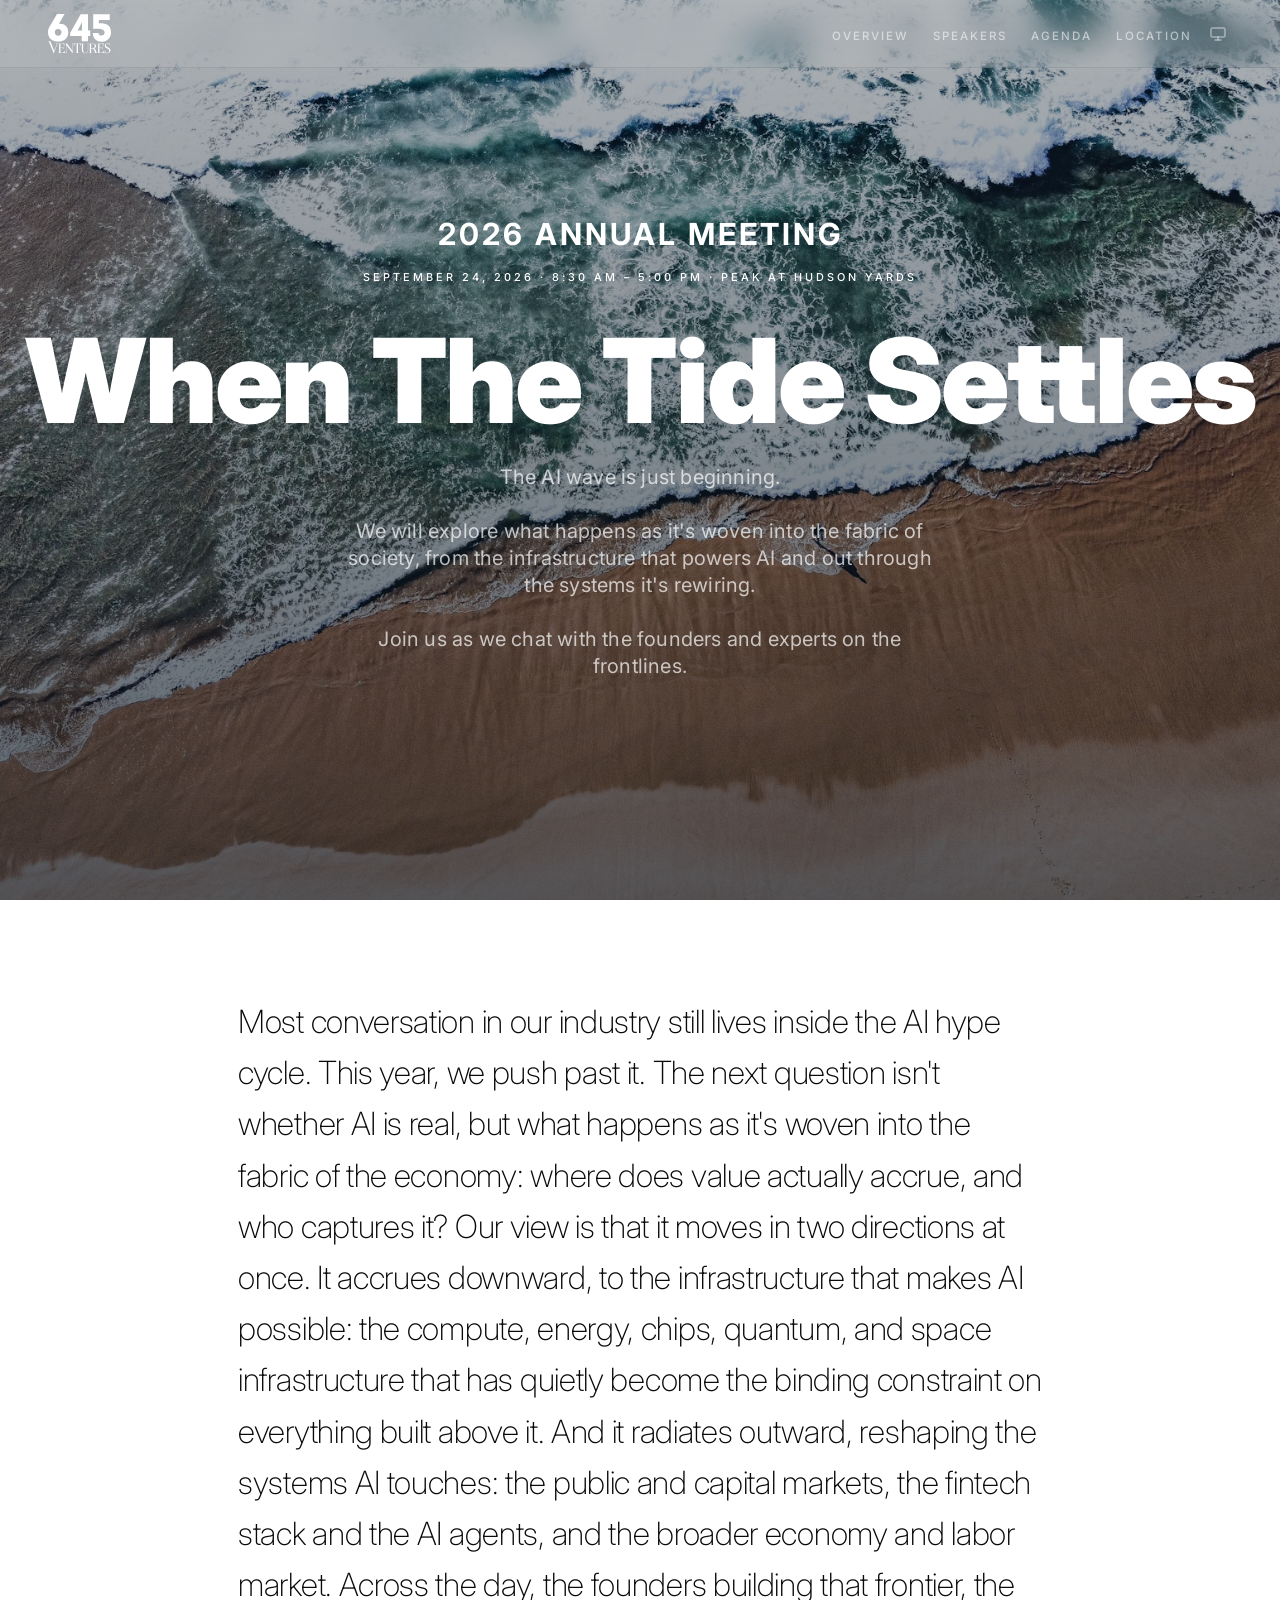
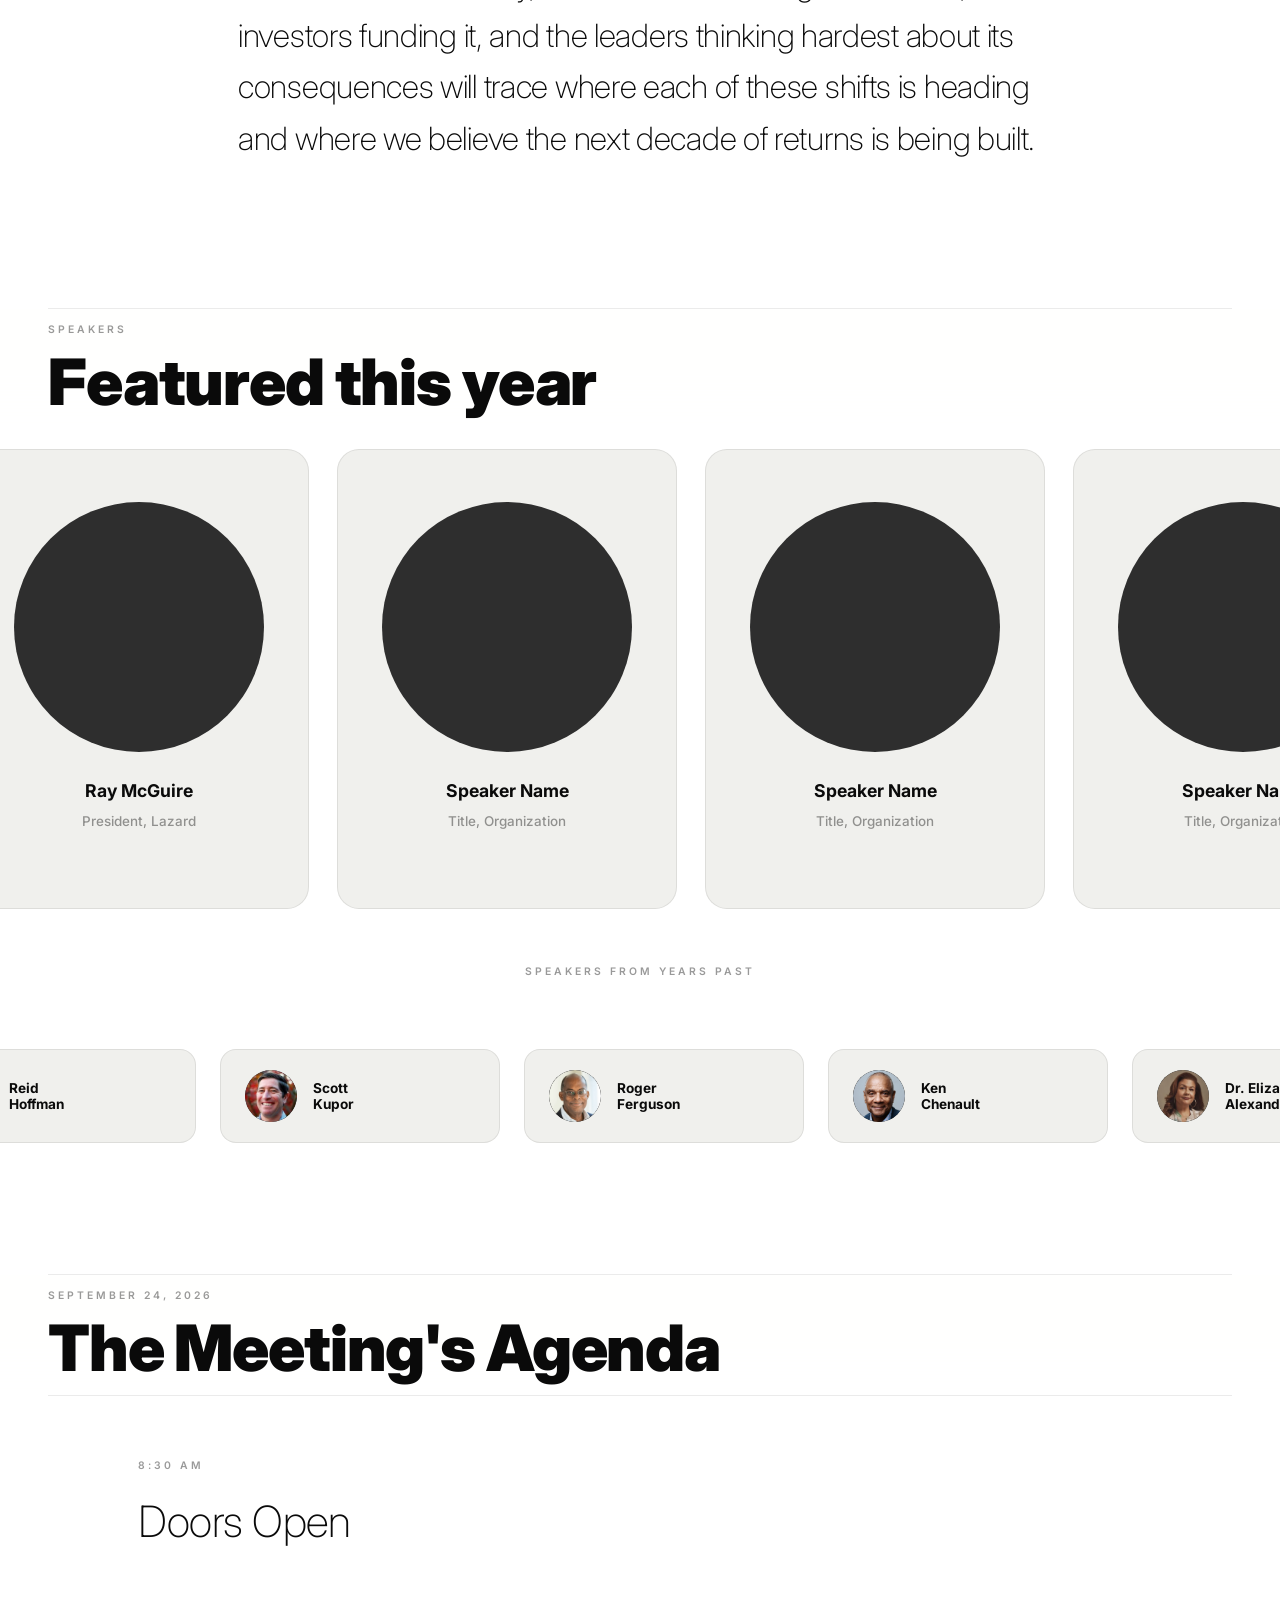
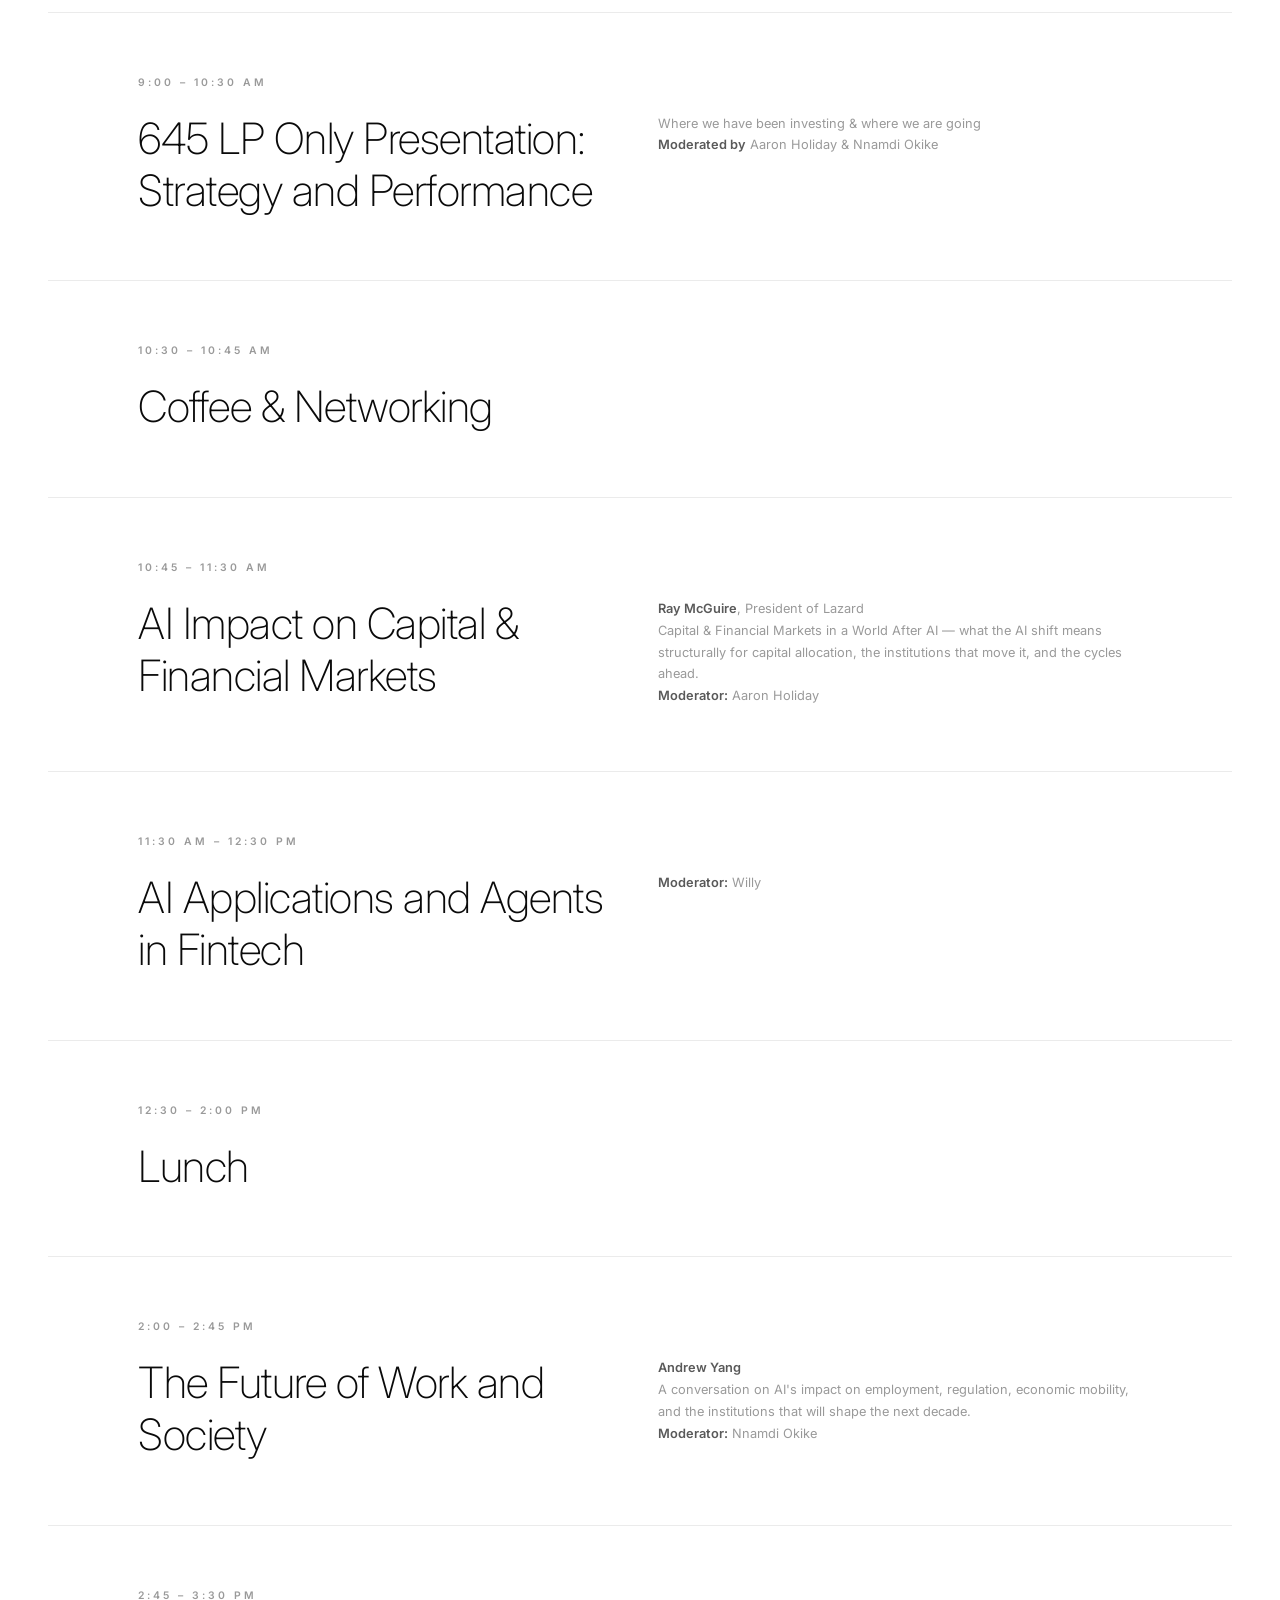
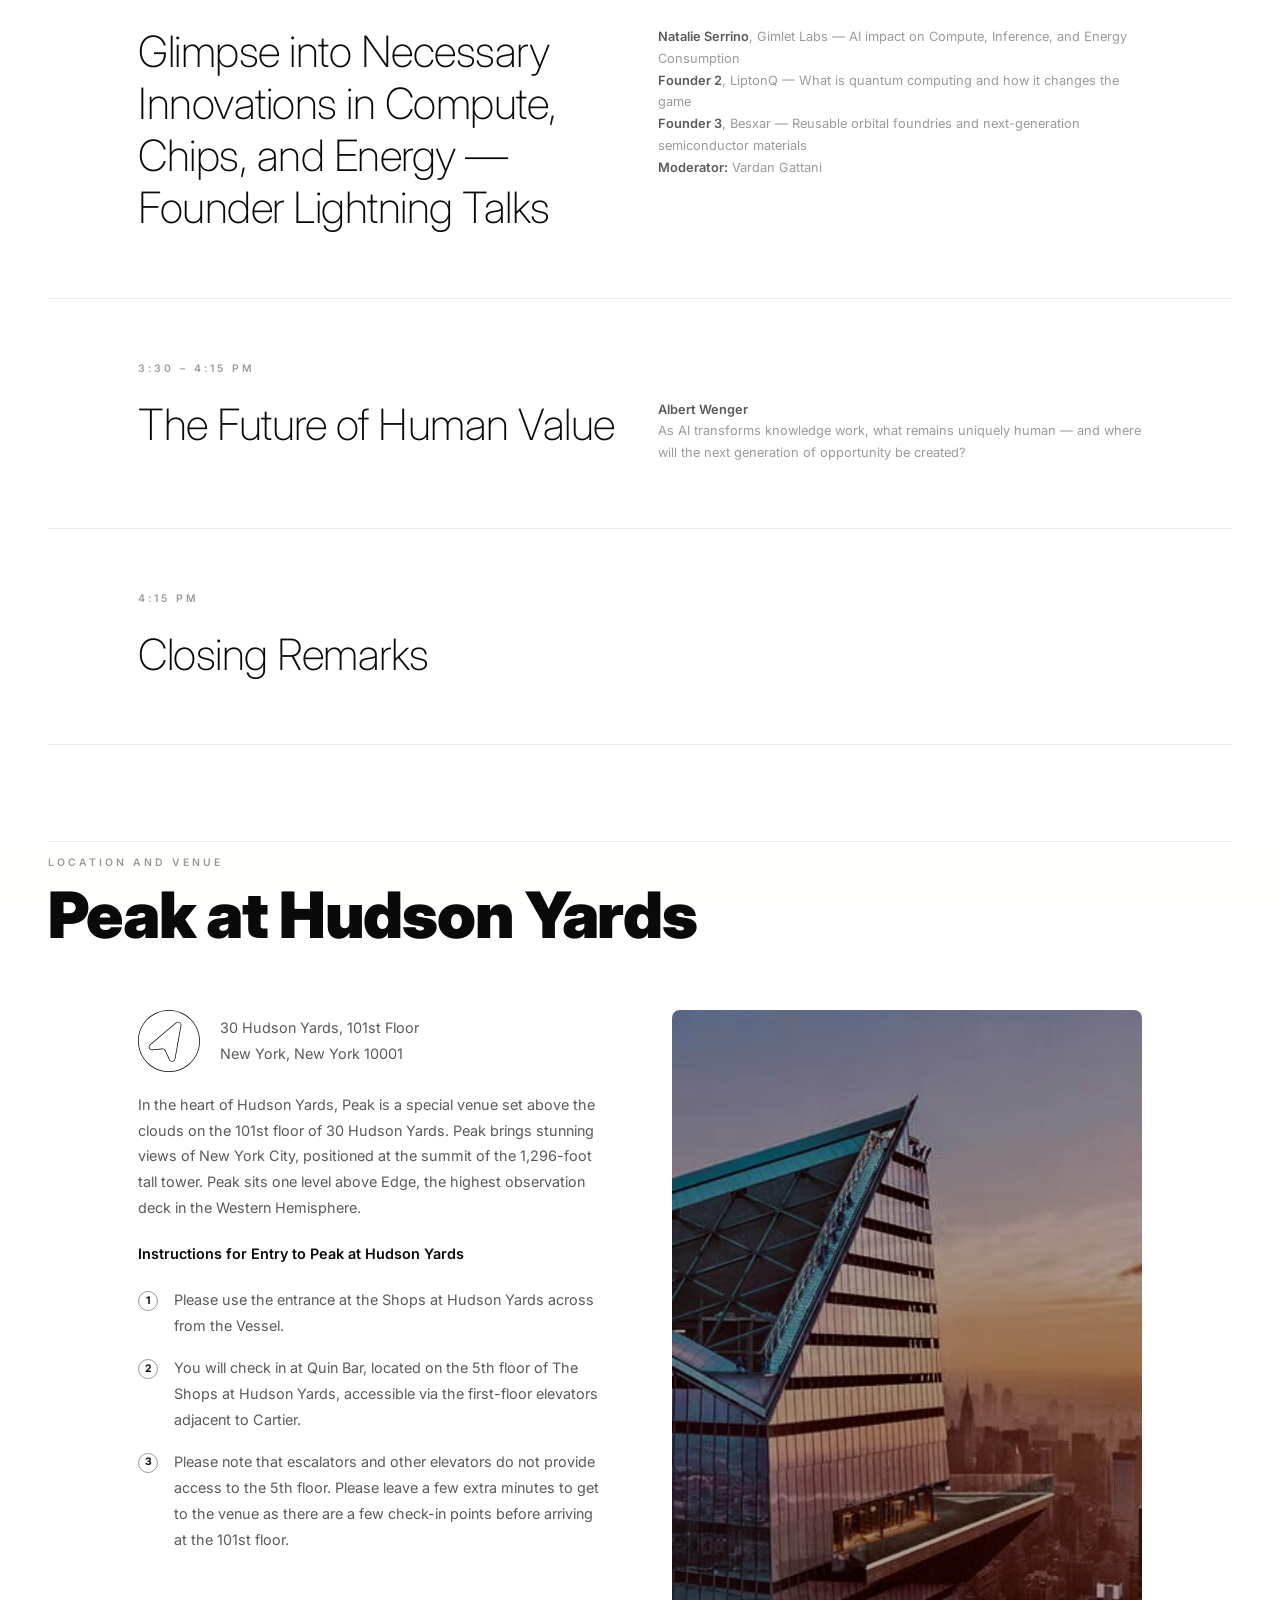
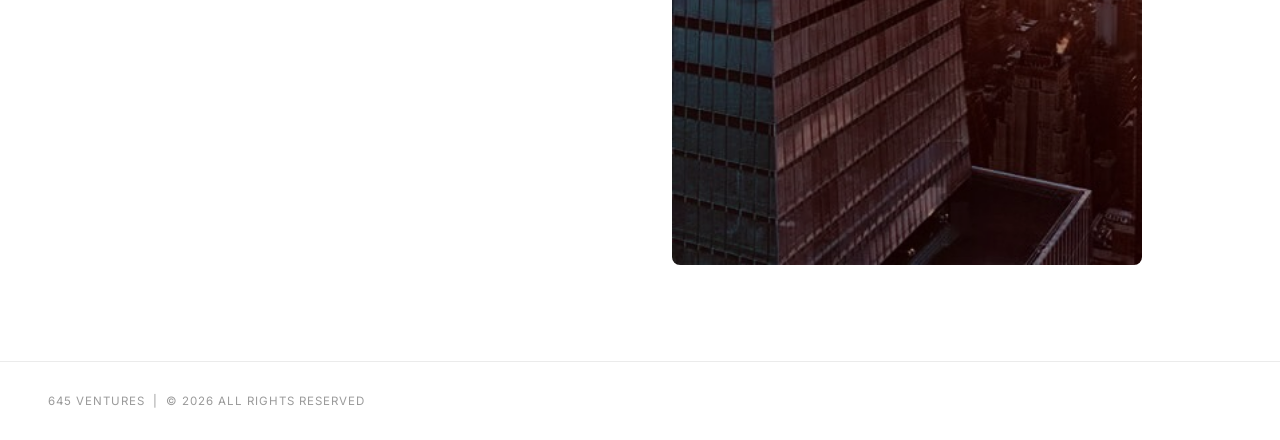
==== commit dc66d17e: "Style hero eyebrow, enlarge nav logo, update eyebrow text - Bold hero eyebrow and change to "2026 An" ====
--- a/index-lp.html
+++ b/index-lp.html
@@ -56,7 +56,7 @@
   <!-- HERO -->
   <section id="hero">
     <div class="hero-content">
-      <p class="hero-eyebrow">645 Annual Meeting 2026</p>
+      <p class="hero-eyebrow">2026 Annual Meeting</p>
       <p class="hero-meta"><span class="hero-meta-item">September 24, 2026</span><span class="hero-meta-sep">&nbsp;&middot;&nbsp;</span><span class="hero-meta-item">8:30 AM – 5:00 PM</span><span class="hero-meta-sep">&nbsp;&middot;&nbsp;</span><span class="hero-meta-item">Peak at Hudson Yards</span></p>
       <h1 class="hero-title fit-width">When The Tide Settles</h1>
       <p class="hero-subtitle">The AI wave is just beginning.<br><br>We will explore what happens as it's woven into the fabric of society, from the infrastructure that powers AI and out through the systems it's rewiring.<br><br>Join us as we chat with the founders and experts on the frontlines.</p>
--- a/styles.css
+++ b/styles.css
@@ -56,9 +56,19 @@
 
 body {
   font-family: var(--font);
+  /* Keep the document canvas transparent so Safari doesn't tint its toolbar/
+     status bar with a solid color (the black/white band). The real page
+     background is painted by a fixed layer below. */
+  background: transparent;
+  color: var(--text);
+  -webkit-font-smoothing: antialiased;
+}
+body::before {
+  content: '';
+  position: fixed;
+  inset: 0;
+  z-index: -1;
   background: var(--bg);
-  color: var(--text);
-  -webkit-font-smoothing: antialiased;
 }
 
 /* ── NAV ── */
@@ -86,7 +96,7 @@
 }
 
 .nav-logo-img {
-  height: 32px;
+  height: 40px;
   width: auto;
   display: block;
   filter: brightness(0) invert(1); /* white in hero */
@@ -152,6 +162,33 @@
   transition: color 0.25s ease;
 }
 .nav-hamburger:hover { color: rgba(255,255,255,1); }
+
+/* Full-screen hamburger menu overlay (built at body level by scripts.js) */
+.mobile-menu { display: none; }
+body.menu-open .mobile-menu {
+  display: flex;
+  flex-direction: column;
+  align-items: center;
+  justify-content: center;
+  gap: 72px; /* extremely generous spacing between items */
+  position: fixed;
+  inset: 0;
+  z-index: 90; /* below the nav bar (100) so the close button stays tappable */
+  background: var(--sticky-bg); /* keep the translucent opacity level */
+  backdrop-filter: blur(24px);  /* blur everything behind */
+  -webkit-backdrop-filter: blur(24px);
+}
+.mobile-menu a {
+  font-family: var(--font); /* Inter */
+  font-size: 1.9rem;
+  font-weight: 900;
+  letter-spacing: -0.018em;
+  text-transform: none; /* title case, as authored */
+  text-decoration: none;
+  color: var(--text-body);
+  transition: color 0.2s;
+}
+.mobile-menu a:hover { color: var(--text); }
 
 .theme-toggle {
   position: relative;
@@ -236,7 +273,7 @@
 }
 .hero-eyebrow {
   font-size: 1.9rem;
-  font-weight: 200;
+  font-weight: 700;
   letter-spacing: 3px;
   text-transform: uppercase;
   color: rgba(255,255,255,1);
@@ -433,7 +470,6 @@
   margin: 0 auto 28px;
   display: block;
   background: #2e2e2e;
-  border: 2px solid var(--border);
   flex-shrink: 0;
 }
 .speaker-card .speaker-name {
@@ -547,7 +583,6 @@
   object-fit: cover;
   flex-shrink: 0;
   background: #2e2e2e;
-  border: 1px solid var(--border);
 }
 
 .prev-speaker-info {
@@ -846,6 +881,7 @@
   .nav-hamburger { display: flex; }
   .nav-right { gap: 24px; }
   footer { padding: 24px; flex-direction: column; gap: 8px; text-align: center; }
+
 }
 
 /* ── MOBILE: single column ── */
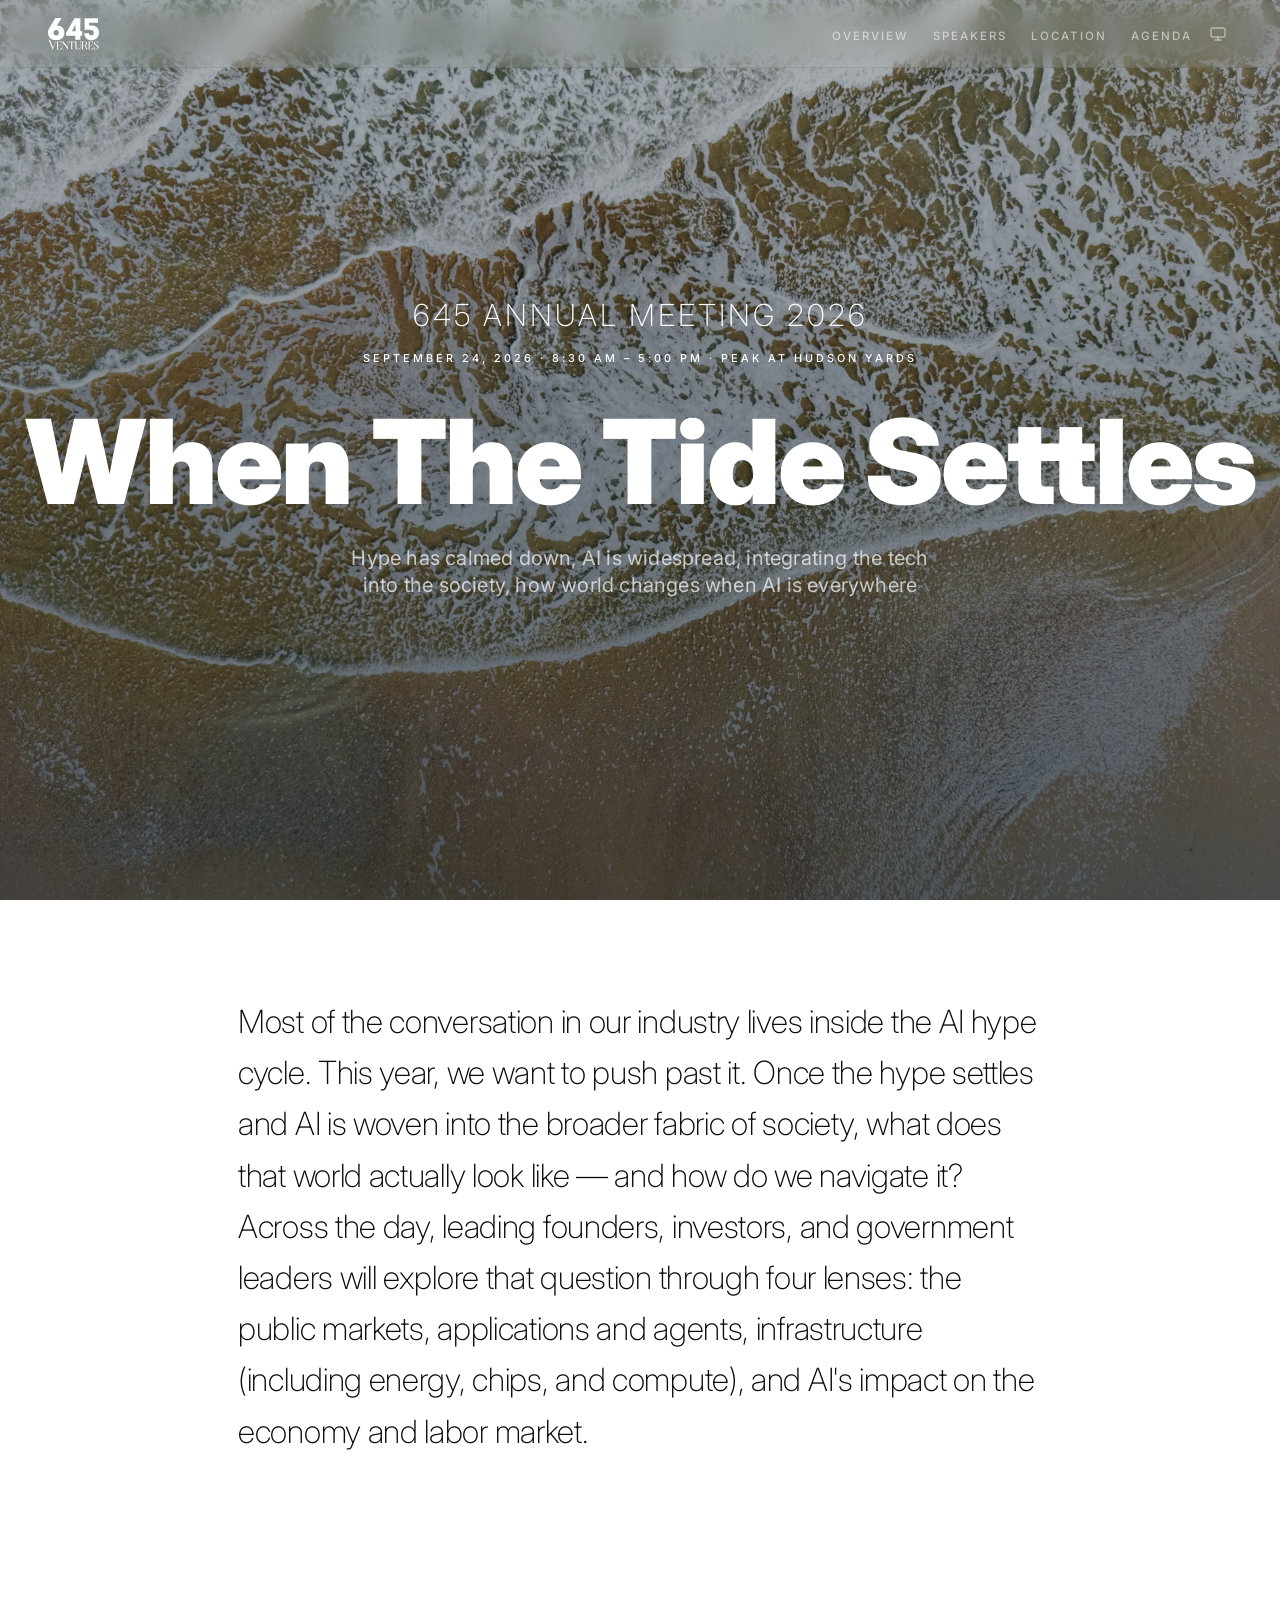
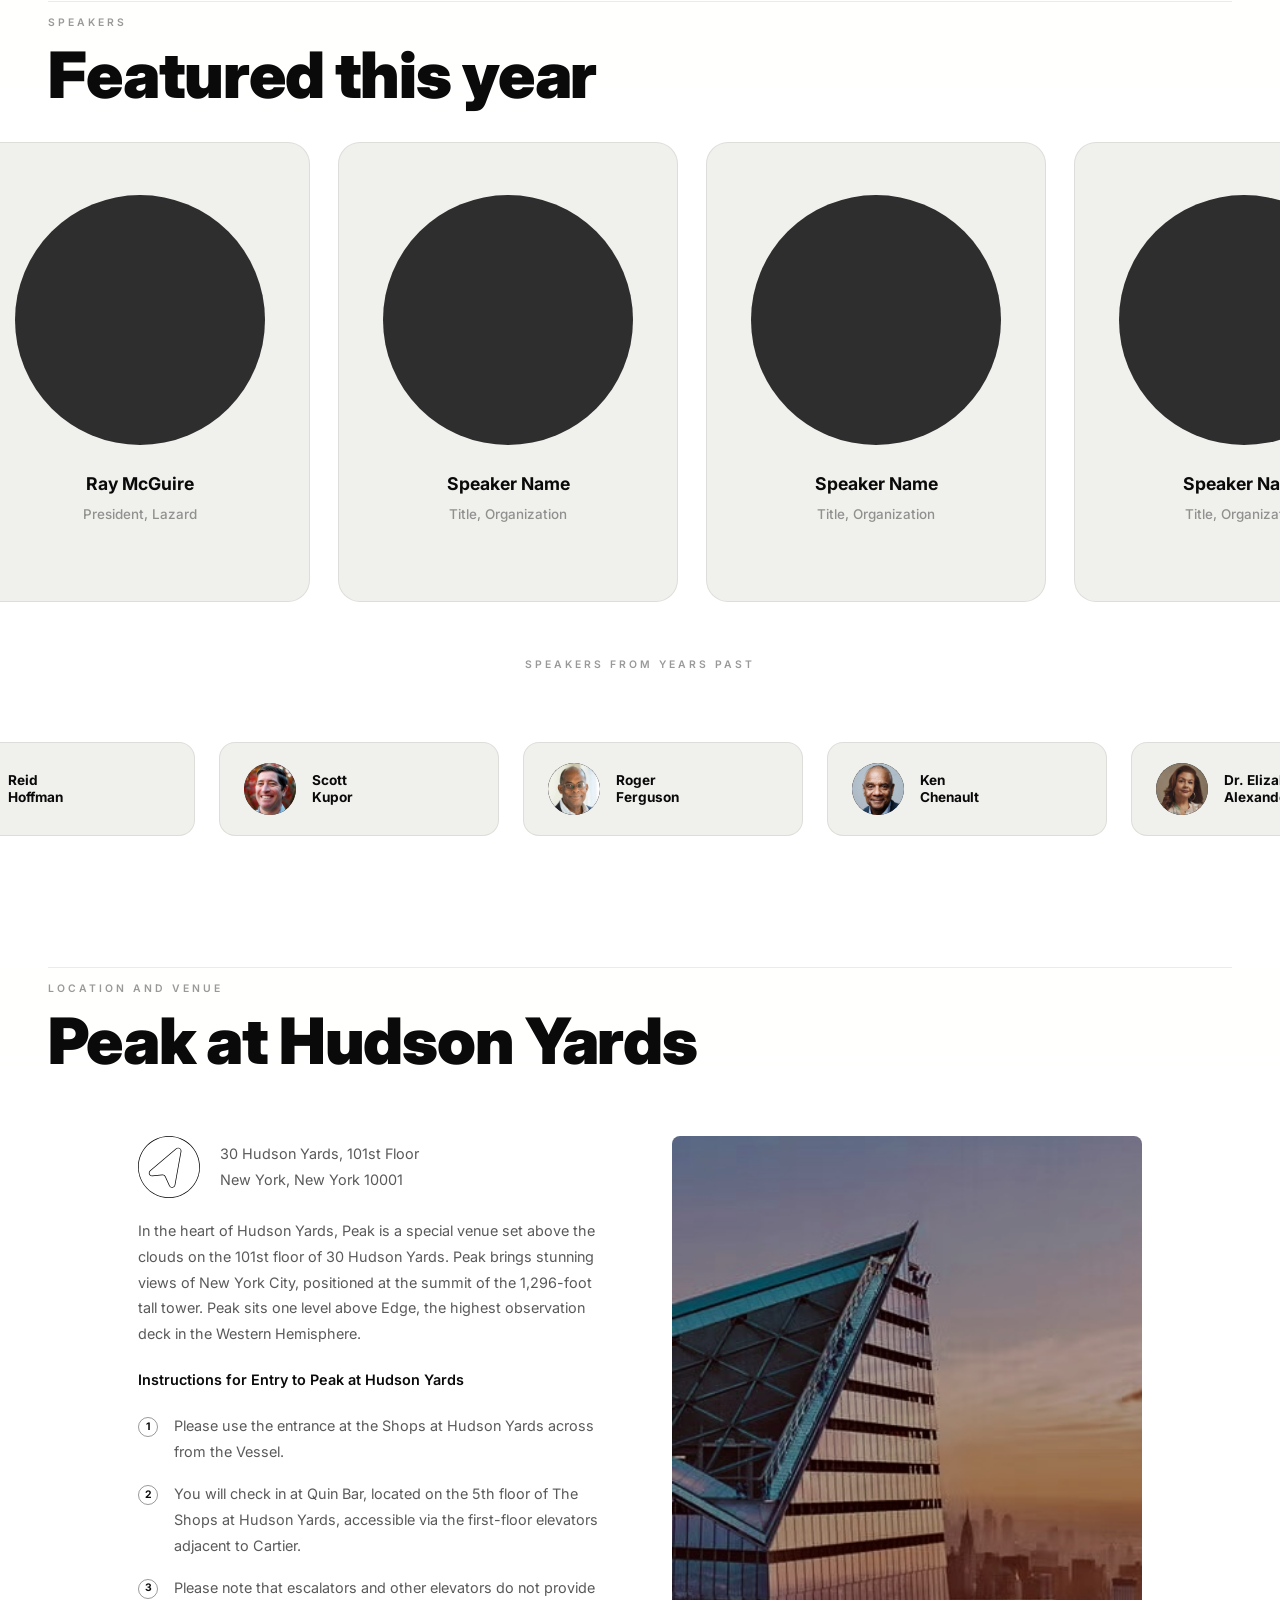
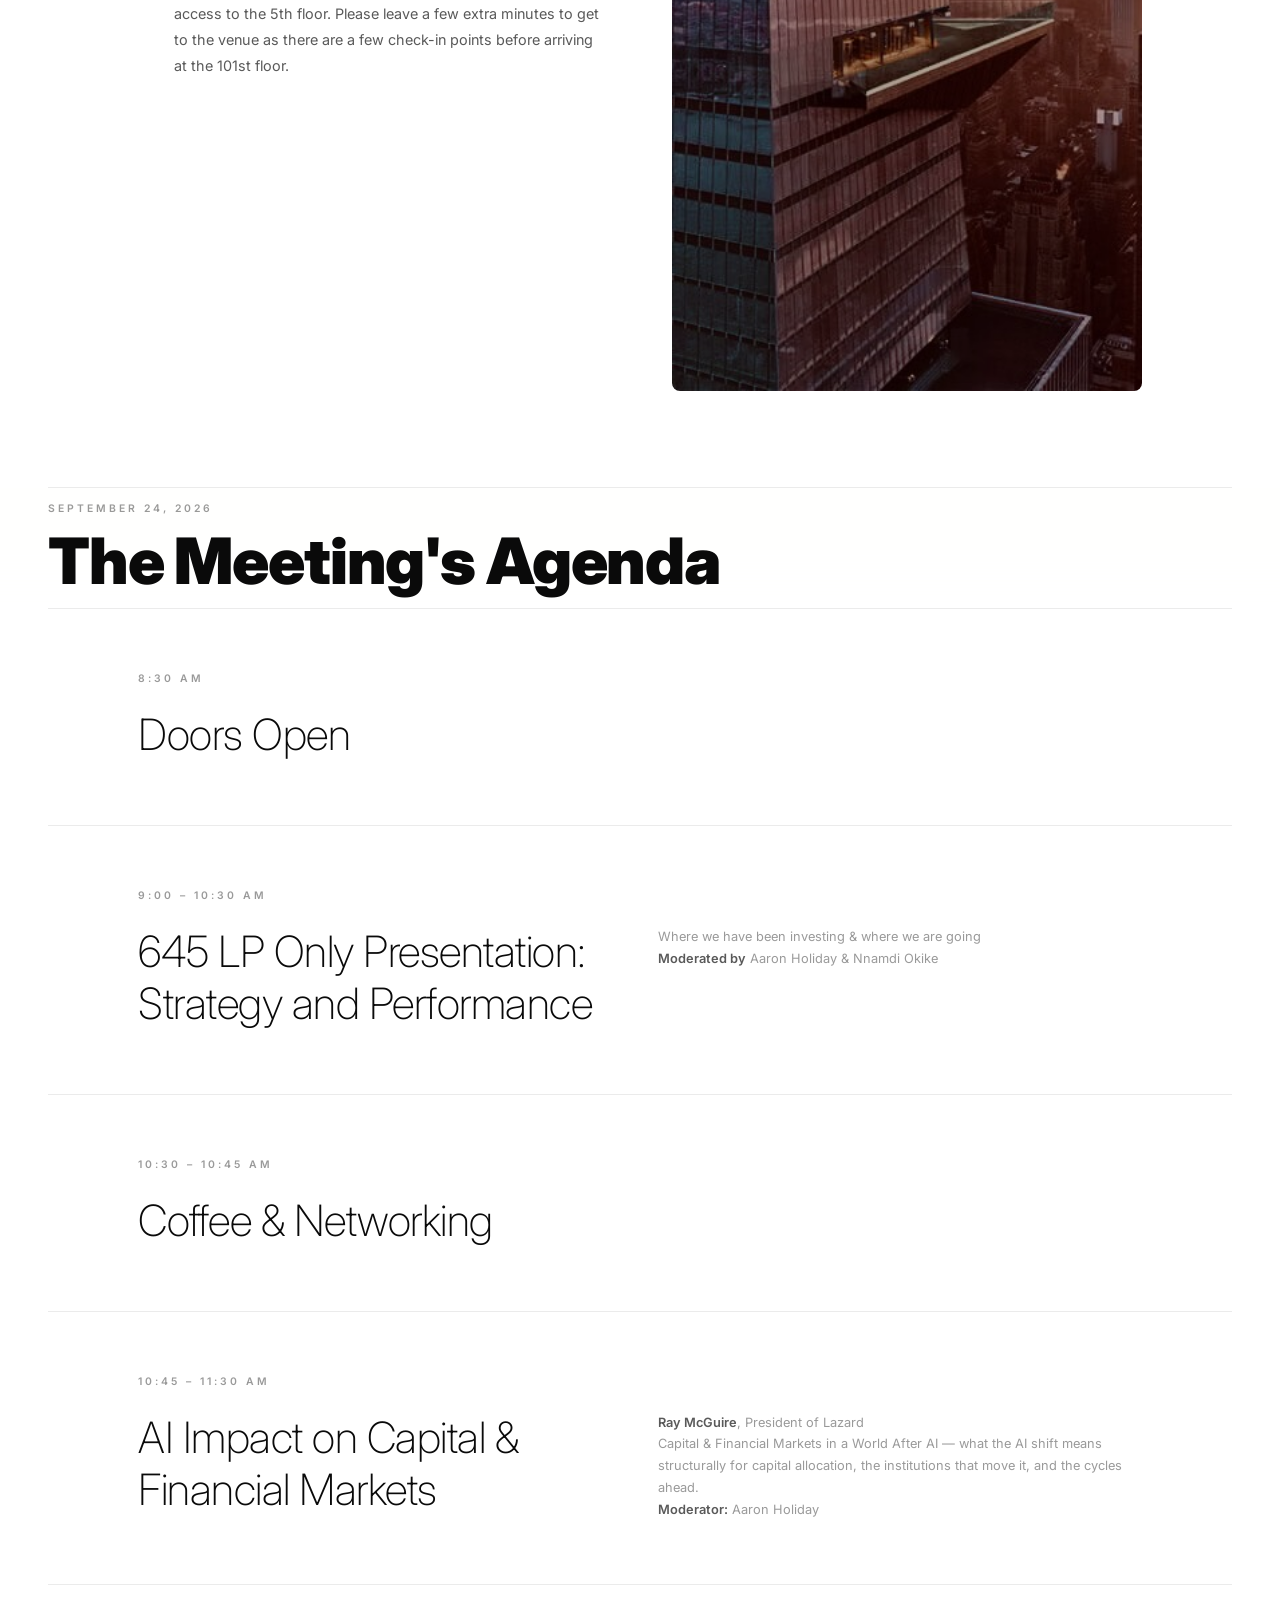
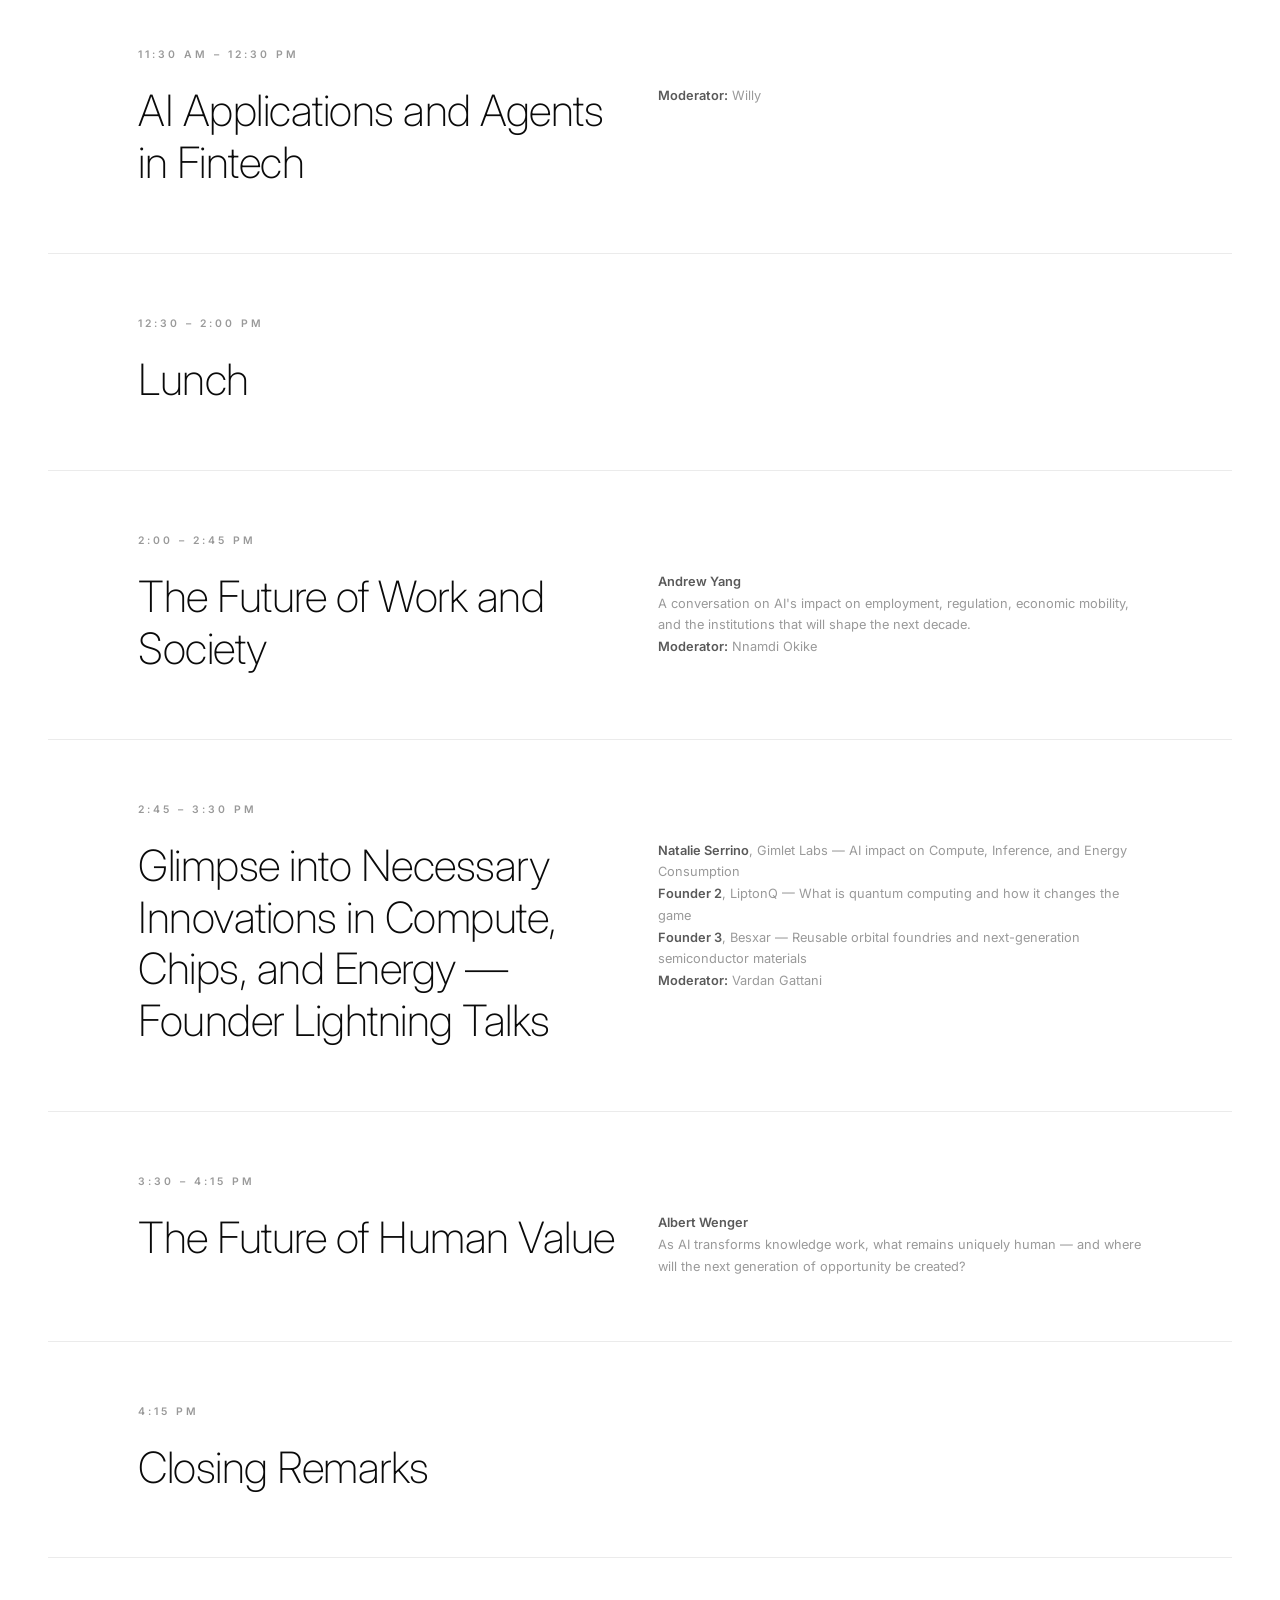
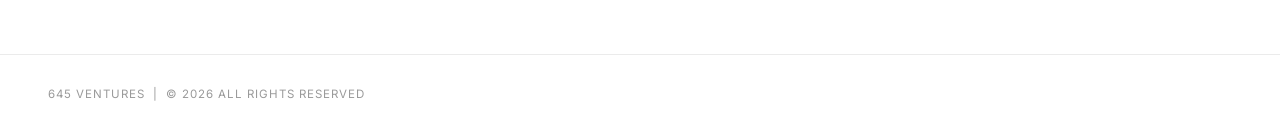
==== commit 38ddddc7: "Add mobile hamburger menu and mobile display fixes - Full-screen blurred hamburger overlay (scripts." ====
--- a/index-lp.html
+++ b/index-lp.html
@@ -30,8 +30,8 @@
     <ul class="nav-links">
       <li><a href="#overview">Overview</a></li>
       <li><a href="#speakers">Speakers</a></li>
+      <li><a href="#location">Location</a></li>
       <li><a href="#schedule">Agenda</a></li>
-      <li><a href="#location">Location</a></li>
     </ul>
     <div class="theme-toggle" id="theme-toggle">
       <button class="theme-current-btn" id="theme-current-btn" aria-label="Theme"></button>
@@ -56,17 +56,17 @@
   <!-- HERO -->
   <section id="hero">
     <div class="hero-content">
-      <p class="hero-eyebrow">2026 Annual Meeting</p>
+      <p class="hero-eyebrow">645 Annual Meeting 2026</p>
       <p class="hero-meta"><span class="hero-meta-item">September 24, 2026</span><span class="hero-meta-sep">&nbsp;&middot;&nbsp;</span><span class="hero-meta-item">8:30 AM – 5:00 PM</span><span class="hero-meta-sep">&nbsp;&middot;&nbsp;</span><span class="hero-meta-item">Peak at Hudson Yards</span></p>
       <h1 class="hero-title fit-width">When The Tide Settles</h1>
-      <p class="hero-subtitle">The AI wave is just beginning.<br><br>We will explore what happens as it's woven into the fabric of society, from the infrastructure that powers AI and out through the systems it's rewiring.<br><br>Join us as we chat with the founders and experts on the frontlines.</p>
+      <p class="hero-subtitle">Hype has calmed down, AI is widespread, integrating the tech into the society, how world changes when AI is everywhere</p>
     </div>
   </section>
 
   <!-- OVERVIEW -->
   <section id="overview">
     <p class="overview-desc">
-      Most conversation in our industry still lives inside the AI hype cycle. This year, we push past it. The next question isn't whether AI is real, but what happens as it's woven into the fabric of the economy: where does value actually accrue, and who captures it? Our view is that it moves in two directions at once. It accrues downward, to the infrastructure that makes AI possible: the compute, energy, chips, quantum, and space infrastructure that has quietly become the binding constraint on everything built above it. And it radiates outward, reshaping the systems AI touches: the public and capital markets, the fintech stack and the AI agents, and the broader economy and labor market. Across the day, the founders building that frontier, the investors funding it, and the leaders thinking hardest about its consequences will trace where each of these shifts is heading and where we believe the next decade of returns is being built.
+      Most of the conversation in our industry lives inside the AI hype cycle. This year, we want to push past it. Once the hype settles and AI is woven into the broader fabric of society, what does that world actually look like — and how do we navigate it? Across the day, leading founders, investors, and government leaders will explore that question through four lenses: the public markets, applications and agents, infrastructure (including energy, chips, and compute), and AI's impact on the economy and labor market.
     </p>
   </section>
 
@@ -89,15 +89,6 @@
         <div class="previous-speakers-scroll" id="previous-speakers-scroll"></div>
       </div>
     </div>
-  </section>
-
-  <!-- SCHEDULE -->
-  <section id="schedule">
-    <div class="schedule-header">
-      <p class="section-label">September 24, 2026</p>
-      <h2 class="schedule-heading fit-width">The Meeting's Agenda</h2>
-    </div>
-    <div class="schedule-list" id="schedule-list"></div>
   </section>
 
   <!-- LOCATION -->
@@ -134,6 +125,15 @@
     </div>
   </section>
 
+  <!-- SCHEDULE -->
+  <section id="schedule">
+    <div class="schedule-header">
+      <p class="section-label">September 24, 2026</p>
+      <h2 class="schedule-heading fit-width">The Meeting's Agenda</h2>
+    </div>
+    <div class="schedule-list" id="schedule-list"></div>
+  </section>
+
   <footer>
     <p>645 Ventures &nbsp;|&nbsp; &copy; 2026 All Rights Reserved</p>
   </footer>
--- a/styles.css
+++ b/styles.css
@@ -96,7 +96,7 @@
 }
 
 .nav-logo-img {
-  height: 40px;
+  height: 32px;
   width: auto;
   display: block;
   filter: brightness(0) invert(1); /* white in hero */
@@ -273,7 +273,7 @@
 }
 .hero-eyebrow {
   font-size: 1.9rem;
-  font-weight: 700;
+  font-weight: 200;
   letter-spacing: 3px;
   text-transform: uppercase;
   color: rgba(255,255,255,1);
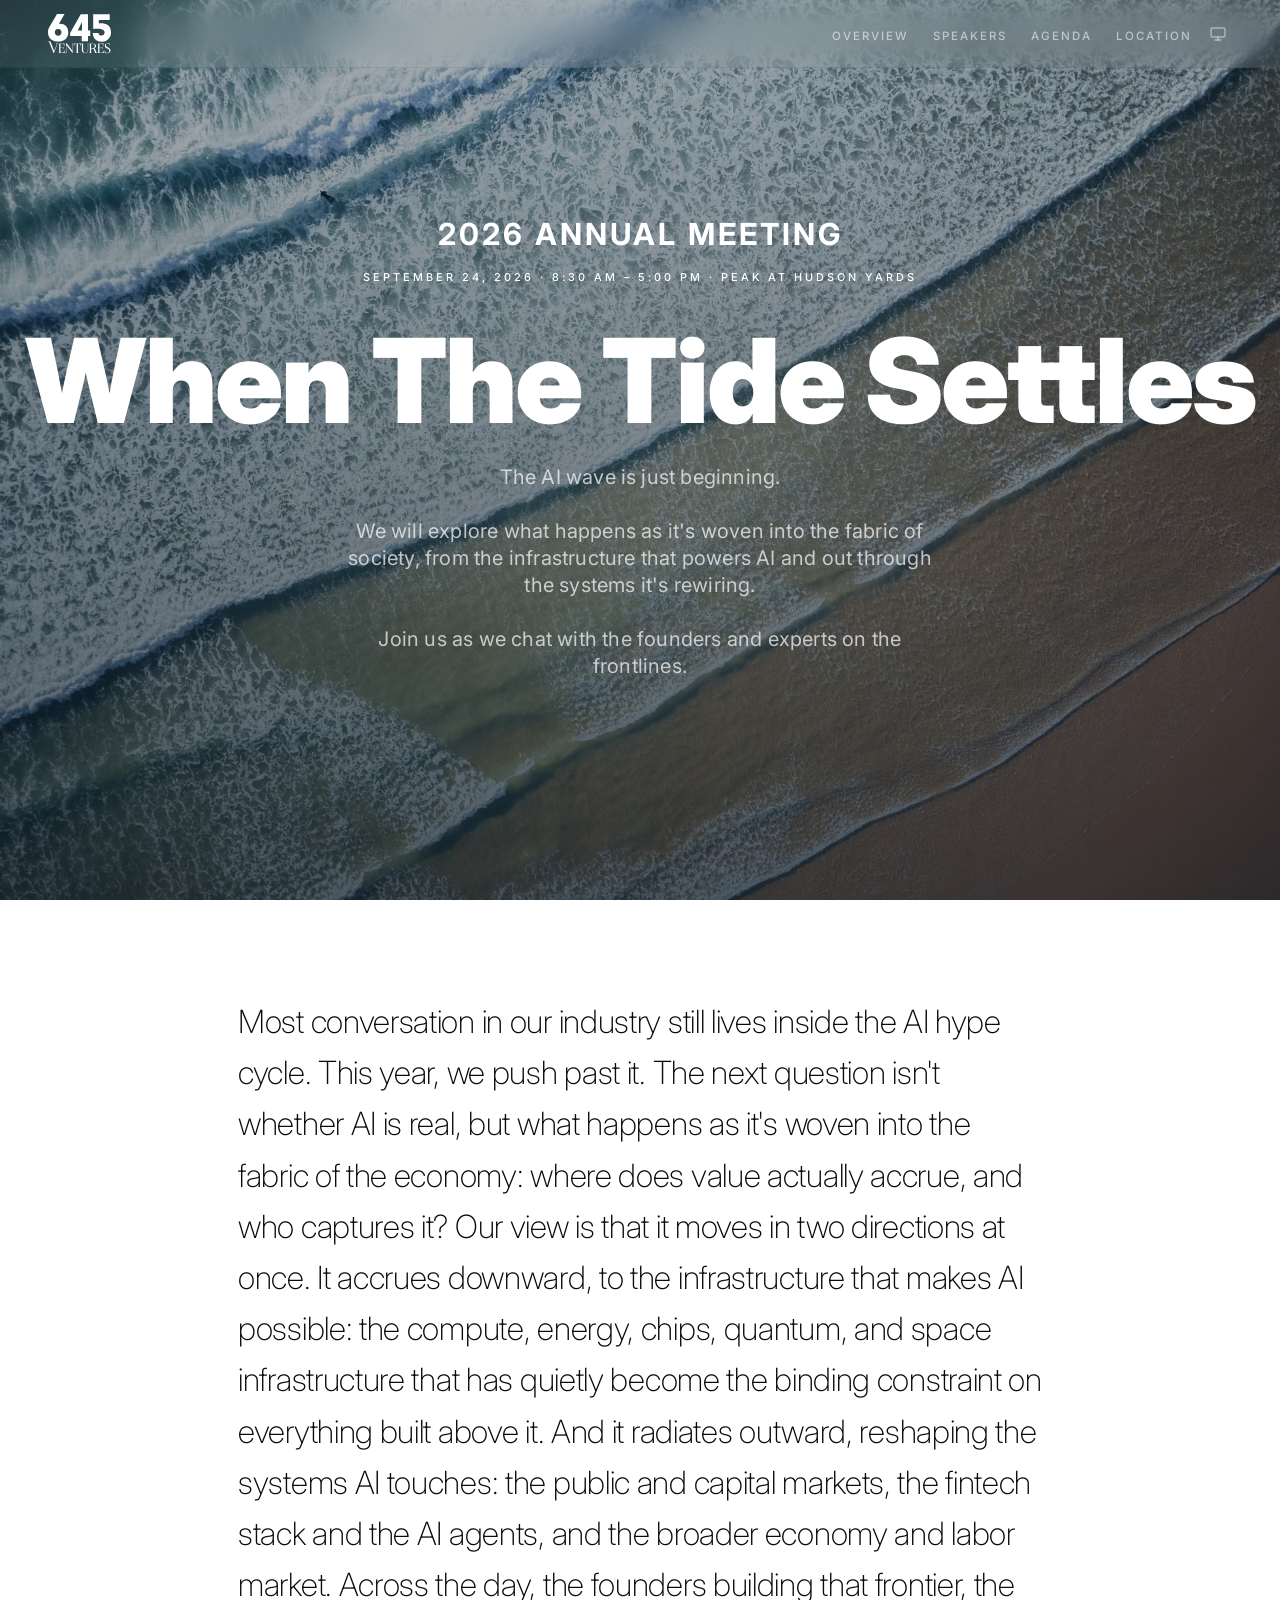
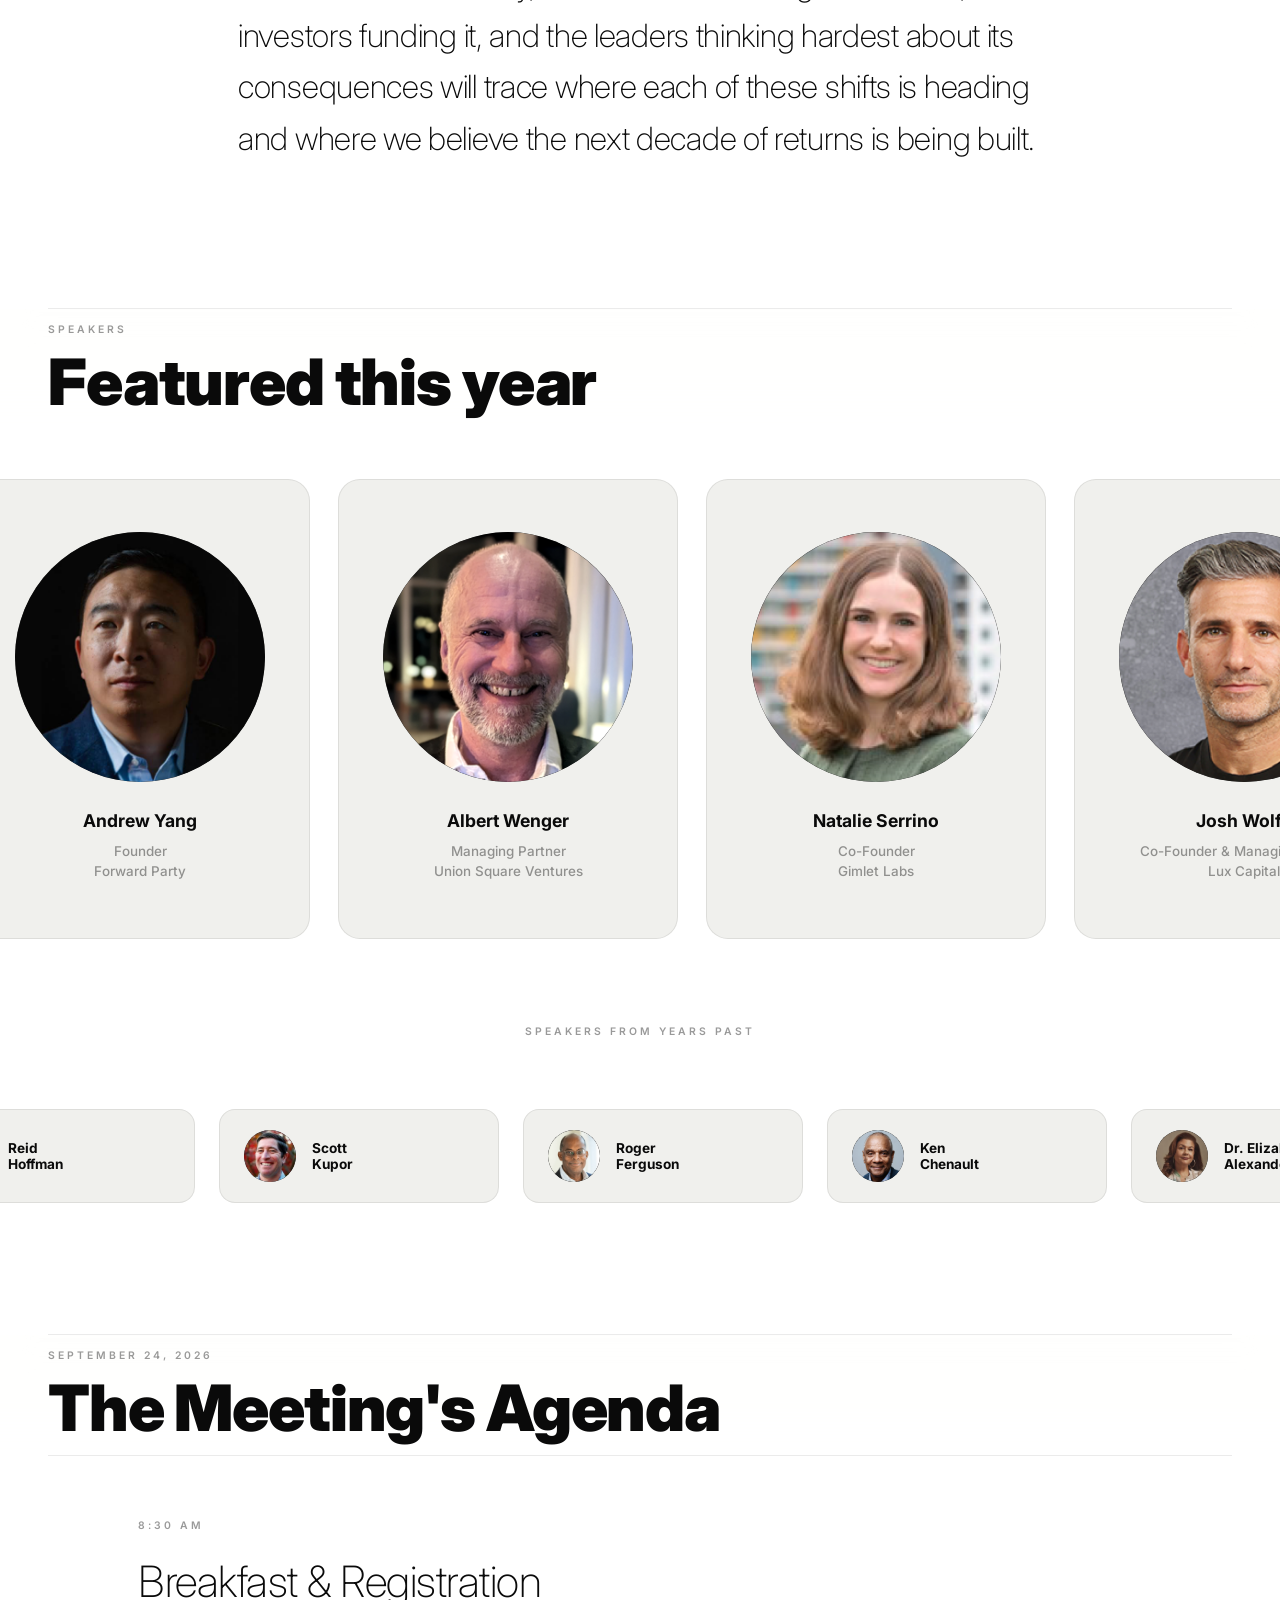
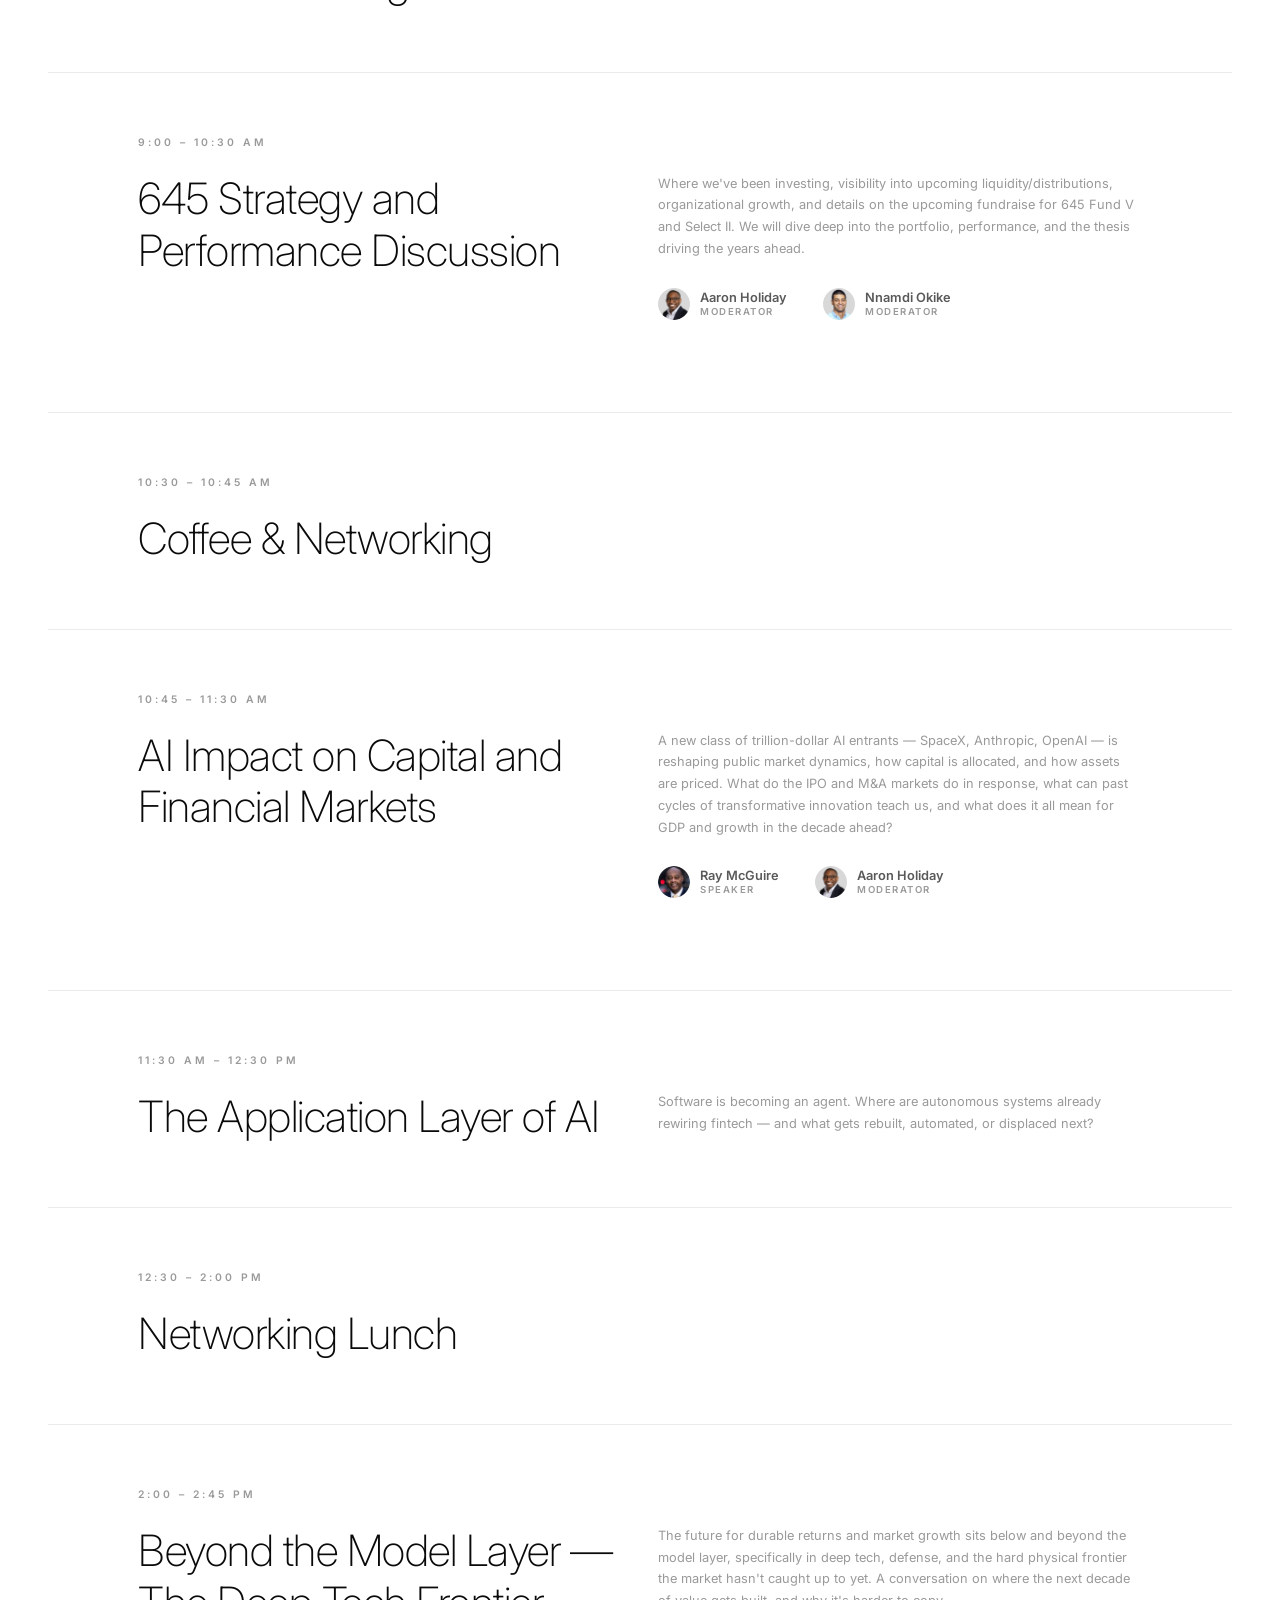
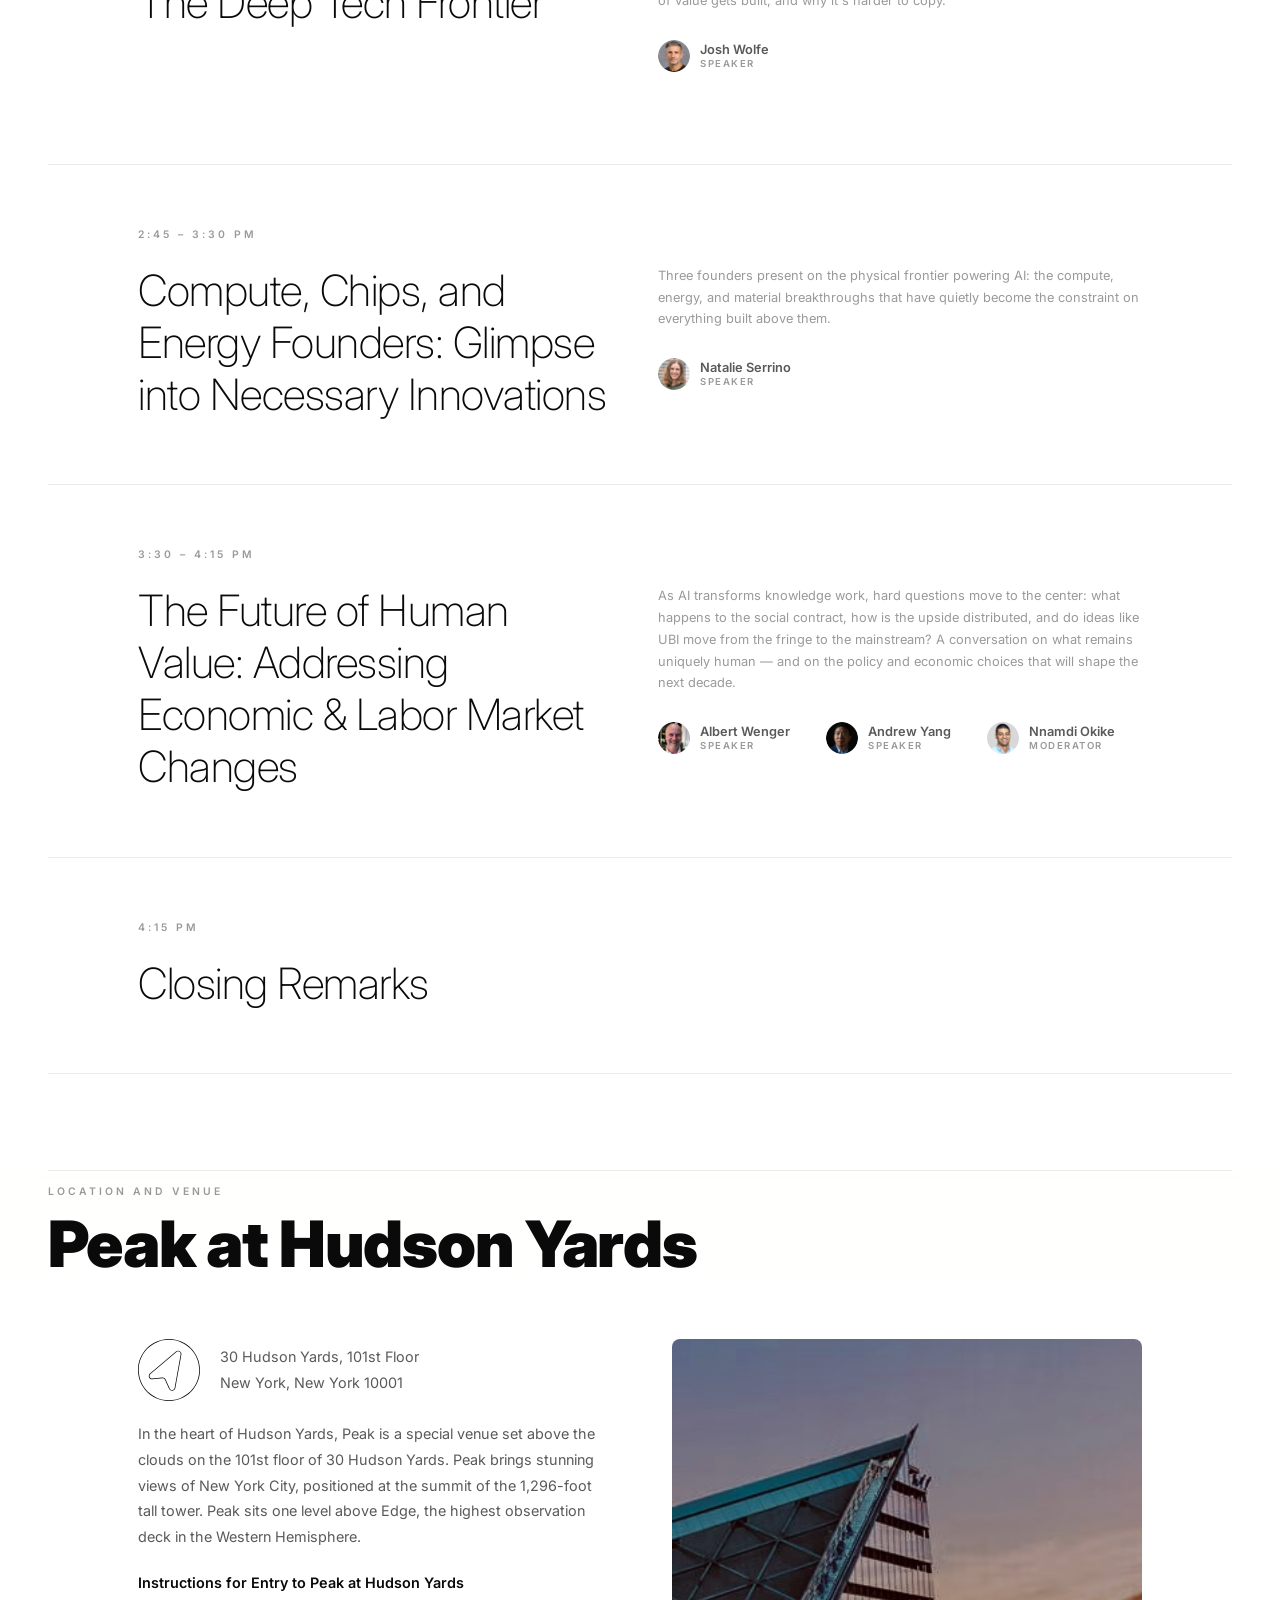
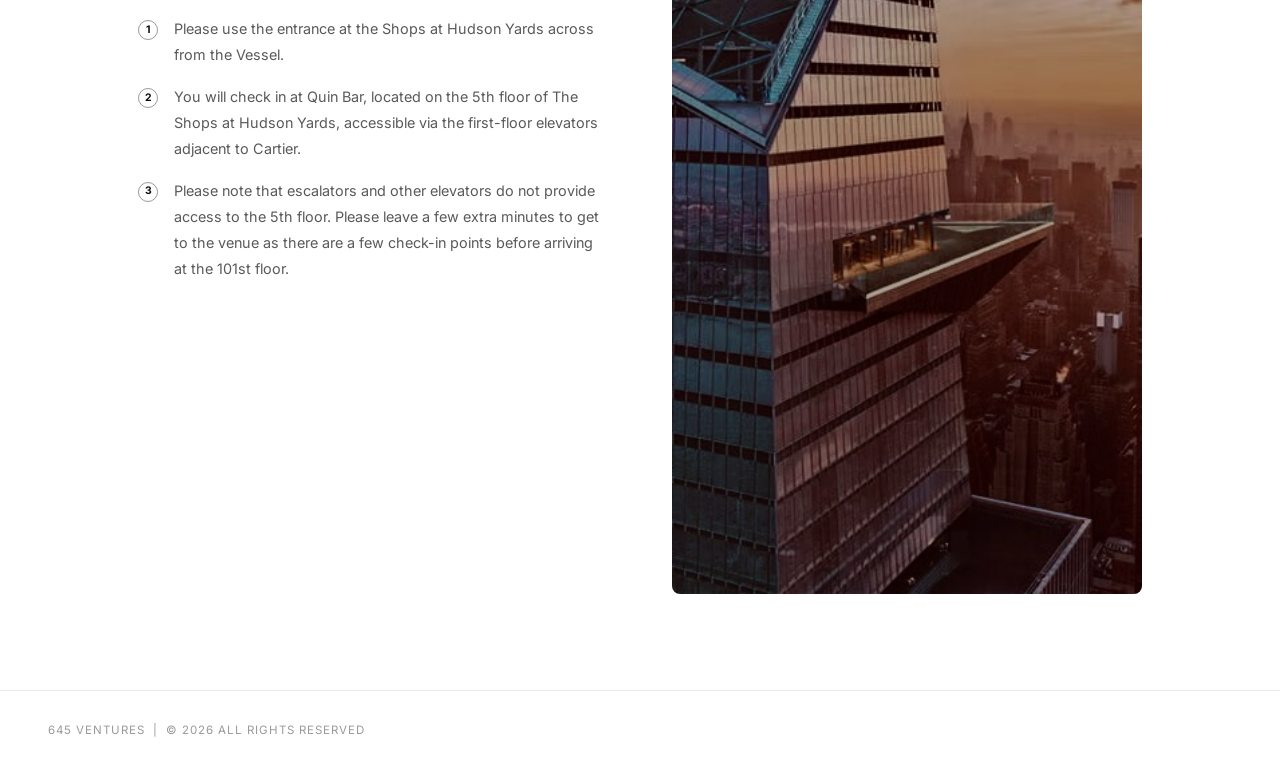
==== commit 9253aefc: "Add speakers/moderators to agenda and featured section with bio drawer Agenda: add 32px speaker/mode" ====
--- a/index-lp.html
+++ b/index-lp.html
@@ -7,7 +7,7 @@
   <link rel="preconnect" href="https://fonts.googleapis.com" />
   <link rel="preconnect" href="https://fonts.gstatic.com" crossorigin />
   <link href="https://fonts.googleapis.com/css2?family=Inter:ital,wght@0,100;0,200;0,400;0,500;0,600;0,700;0,900;1,400&display=swap" rel="stylesheet" />
-  <link rel="stylesheet" href="styles.css?v=32" />
+  <link rel="stylesheet" href="styles.css?v=41" />
   <script>
     (function() {
       var saved = localStorage.getItem('theme') || 'system';
@@ -30,8 +30,8 @@
     <ul class="nav-links">
       <li><a href="#overview">Overview</a></li>
       <li><a href="#speakers">Speakers</a></li>
+      <li><a href="#schedule">Agenda</a></li>
       <li><a href="#location">Location</a></li>
-      <li><a href="#schedule">Agenda</a></li>
     </ul>
     <div class="theme-toggle" id="theme-toggle">
       <button class="theme-current-btn" id="theme-current-btn" aria-label="Theme"></button>
@@ -56,17 +56,17 @@
   <!-- HERO -->
   <section id="hero">
     <div class="hero-content">
-      <p class="hero-eyebrow">645 Annual Meeting 2026</p>
+      <p class="hero-eyebrow">2026 Annual Meeting</p>
       <p class="hero-meta"><span class="hero-meta-item">September 24, 2026</span><span class="hero-meta-sep">&nbsp;&middot;&nbsp;</span><span class="hero-meta-item">8:30 AM – 5:00 PM</span><span class="hero-meta-sep">&nbsp;&middot;&nbsp;</span><span class="hero-meta-item">Peak at Hudson Yards</span></p>
       <h1 class="hero-title fit-width">When The Tide Settles</h1>
-      <p class="hero-subtitle">Hype has calmed down, AI is widespread, integrating the tech into the society, how world changes when AI is everywhere</p>
+      <p class="hero-subtitle">The AI wave is just beginning.<br><br>We will explore what happens as it's woven into the fabric of society, from the infrastructure that powers AI and out through the systems it's rewiring.<br><br>Join us as we chat with the founders and experts on the frontlines.</p>
     </div>
   </section>
 
   <!-- OVERVIEW -->
   <section id="overview">
     <p class="overview-desc">
-      Most of the conversation in our industry lives inside the AI hype cycle. This year, we want to push past it. Once the hype settles and AI is woven into the broader fabric of society, what does that world actually look like — and how do we navigate it? Across the day, leading founders, investors, and government leaders will explore that question through four lenses: the public markets, applications and agents, infrastructure (including energy, chips, and compute), and AI's impact on the economy and labor market.
+      Most conversation in our industry still lives inside the AI hype cycle. This year, we push past it. The next question isn't whether AI is real, but what happens as it's woven into the fabric of the economy: where does value actually accrue, and who captures it? Our view is that it moves in two directions at once. It accrues downward, to the infrastructure that makes AI possible: the compute, energy, chips, quantum, and space infrastructure that has quietly become the binding constraint on everything built above it. And it radiates outward, reshaping the systems AI touches: the public and capital markets, the fintech stack and the AI agents, and the broader economy and labor market. Across the day, the founders building that frontier, the investors funding it, and the leaders thinking hardest about its consequences will trace where each of these shifts is heading and where we believe the next decade of returns is being built.
     </p>
   </section>
 
@@ -89,6 +89,15 @@
         <div class="previous-speakers-scroll" id="previous-speakers-scroll"></div>
       </div>
     </div>
+  </section>
+
+  <!-- SCHEDULE -->
+  <section id="schedule">
+    <div class="schedule-header">
+      <p class="section-label">September 24, 2026</p>
+      <h2 class="schedule-heading fit-width">The Meeting's Agenda</h2>
+    </div>
+    <div class="schedule-list" id="schedule-list"></div>
   </section>
 
   <!-- LOCATION -->
@@ -125,20 +134,11 @@
     </div>
   </section>
 
-  <!-- SCHEDULE -->
-  <section id="schedule">
-    <div class="schedule-header">
-      <p class="section-label">September 24, 2026</p>
-      <h2 class="schedule-heading fit-width">The Meeting's Agenda</h2>
-    </div>
-    <div class="schedule-list" id="schedule-list"></div>
-  </section>
-
   <footer>
     <p>645 Ventures &nbsp;|&nbsp; &copy; 2026 All Rights Reserved</p>
   </footer>
 
   <script>window.SITE_CONFIG = { hideSections: [] };</script>
-  <script src="scripts.js?v=29"></script>
+  <script src="scripts.js?v=38"></script>
 </body>
 </html>
--- a/styles.css
+++ b/styles.css
@@ -96,7 +96,7 @@
 }
 
 .nav-logo-img {
-  height: 32px;
+  height: 40px;
   width: auto;
   display: block;
   filter: brightness(0) invert(1); /* white in hero */
@@ -273,7 +273,7 @@
 }
 .hero-eyebrow {
   font-size: 1.9rem;
-  font-weight: 200;
+  font-weight: 700;
   letter-spacing: 3px;
   text-transform: uppercase;
   color: rgba(255,255,255,1);
@@ -435,9 +435,14 @@
 
 .speakers-grid {
   display: flex;
+  align-items: center;
   gap: 28px;
   padding: 0 48px;
   width: max-content;
+  /* Reserve room for a card's "See bio" reveal so expanding one card doesn't
+     grow the row and shift the section below — cards grow symmetrically into
+     the slack thanks to align-items: center. */
+  min-height: 520px;
 }
 
 .speaker-card {
@@ -445,7 +450,7 @@
   border: 1px solid var(--border);
   border-radius: 22px;
   width: 340px;
-  height: 460px;
+  min-height: 460px;
   padding: 52px 36px 40px;
   text-align: center;
   display: flex;
@@ -484,6 +489,58 @@
   font-weight: 500;
   line-height: 1.5;
 }
+.speaker-card .speaker-title-role,
+.speaker-card .speaker-title-company { display: block; }
+
+/* The whole card is clickable to open the bio. */
+.speaker-card[data-bio-idx] { cursor: pointer; }
+
+/* "Read bio" is plain text that fades in on hover; the card grows to fit it. */
+.speaker-card .speaker-bio-cue {
+  font-size: 0.74rem;
+  font-weight: 600;
+  letter-spacing: 0.5px;
+  text-transform: uppercase;
+  color: var(--text);
+  /* Collapsed at rest; expands in on hover (and stays while bio is shown). */
+  max-height: 0;
+  opacity: 0;
+  margin-top: 0;
+  overflow: hidden;
+  white-space: nowrap;
+  transition: max-height 0.25s ease, opacity 0.2s ease, margin-top 0.25s ease;
+}
+.speaker-card:hover .speaker-bio-cue,
+.speaker-card.bio-open .speaker-bio-cue {
+  max-height: 24px;
+  opacity: 1;
+  margin-top: 18px;
+}
+/* Bio panel slotted into the row after the card; widens the list as it opens. */
+.speaker-bio-inline {
+  flex-shrink: 0;
+  align-self: center;
+  width: 0;
+  opacity: 0;
+  overflow: hidden;
+  cursor: pointer; /* the whole drawer is clickable to close */
+  transition: width 0.4s ease, opacity 0.3s ease;
+}
+.speaker-bio-inline.open { width: 510px; opacity: 1; } /* 1.5x a card's width */
+.speaker-bio-inline-inner {
+  box-sizing: border-box;
+  width: 510px;          /* fixed so text doesn't reflow during the width tween */
+  height: 460px;
+  overflow-y: auto;
+  padding: 40px 34px;
+  font-size: 0.98rem;
+  line-height: 1.6;
+  color: var(--text-body);
+  text-align: left;
+}
+.speaker-bio-inline-inner p { margin: 0 0 14px; }
+.speaker-bio-inline-inner p:last-child { margin-bottom: 0; }
+.speaker-bio-inline-inner .bio-name { font-weight: 900; }
 
 .speakers-empty {
   padding: 60px 48px;
@@ -851,6 +908,47 @@
   font-weight: 600;
 }
 
+.schedule-people {
+  display: flex;
+  flex-wrap: wrap;
+  gap: 28px 36px;
+  margin-top: 32px;
+  padding: 28px 0;
+}
+/* No top gap when there's no description text above the avatars. */
+.schedule-speakers > .schedule-people:first-child { margin-top: 0; }
+.schedule-person {
+  display: flex;
+  align-items: center;
+  gap: 10px;
+}
+.schedule-avatar {
+  width: 32px;
+  height: 32px;
+  border-radius: 50%;
+  object-fit: cover;
+  object-position: center top;
+  flex-shrink: 0;
+  background: var(--border);
+}
+.schedule-person-info {
+  display: flex;
+  flex-direction: column;
+  line-height: 1.25;
+}
+.schedule-person-name {
+  font-size: 0.8rem;
+  font-weight: 600;
+  color: var(--text-body);
+}
+.schedule-person-role {
+  font-size: 0.6rem;
+  font-weight: 600;
+  letter-spacing: 1.5px;
+  text-transform: uppercase;
+  color: var(--text-muted);
+}
+
 .schedule-empty {
   padding: 48px 0;
   color: var(--text-muted);
@@ -943,14 +1041,27 @@
   /* Horizontal carousels scroll full-bleed to the viewport edge (the scroll
      containers have no side padding); only the first card is inset 24px so it
      lines up with the rest of the page. */
-  .speakers-grid { padding: 0 24px; gap: 36px; }
+  .speakers-grid { padding: 0 24px; gap: 36px; min-height: 0; }
   .previous-speakers-scroll { padding: 16px 24px; }
   /* Featured cards: ~75% size with more breathing room between them */
-  .speaker-card { width: 215px; height: auto; padding: 26px 18px; }
+  .speaker-card { width: 215px; min-height: 0; height: auto; padding: 26px 18px; }
   .speaker-card img,
   .speaker-photo-placeholder { width: 135px; height: 135px; margin-bottom: 14px; }
   .speaker-card .speaker-name { font-size: 0.95rem; }
   .speaker-card .speaker-title { font-size: 0.72rem; }
+  /* No hover on touch — keep "Read bio" visible so it stays reachable. */
+  .speaker-card .speaker-bio-cue {
+    max-height: 24px;
+    opacity: 1;
+    margin-top: 14px;
+  }
+  .speaker-bio-inline.open { width: 323px; }
+  .speaker-bio-inline-inner {
+    width: 323px;
+    height: auto;
+    max-height: 420px;
+    padding: 28px 22px;
+  }
   /* Previous-speaker cards stay wide enough to read the full name */
   .prev-speaker { width: 260px; }
 }
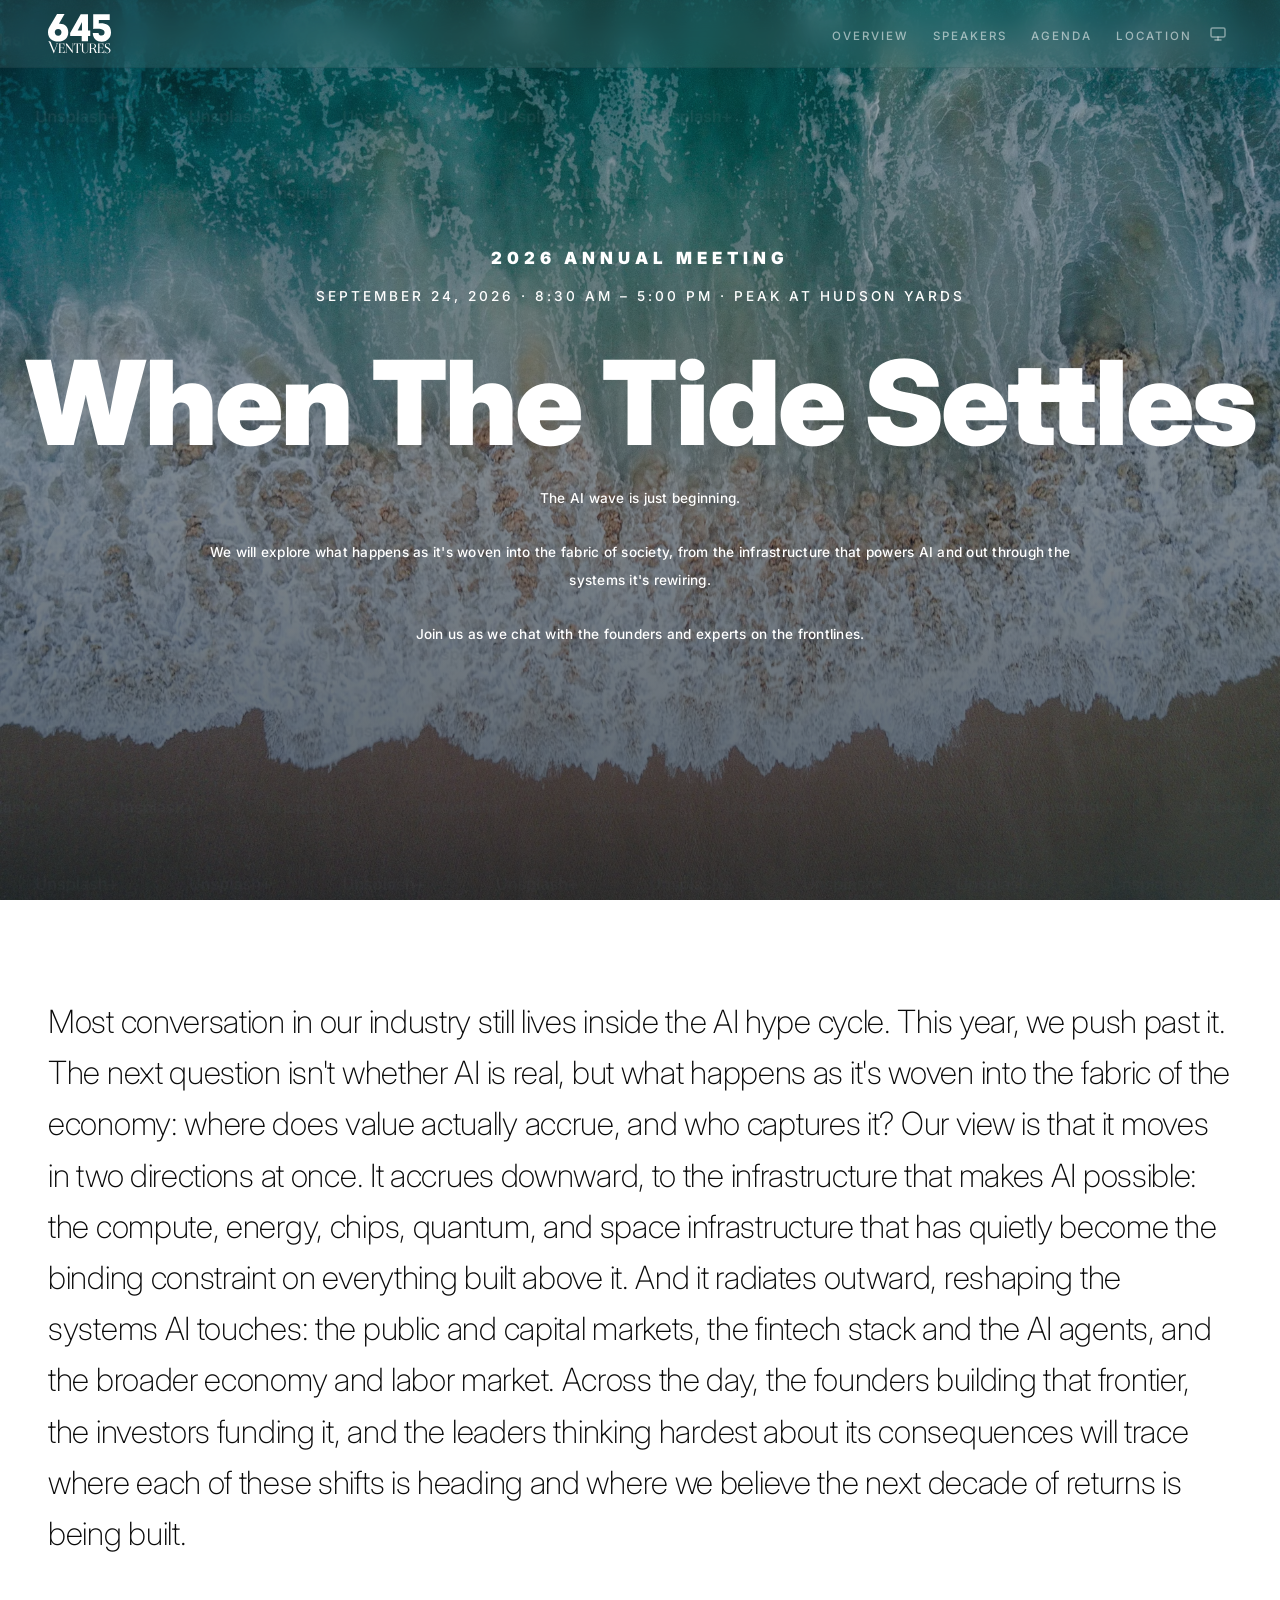
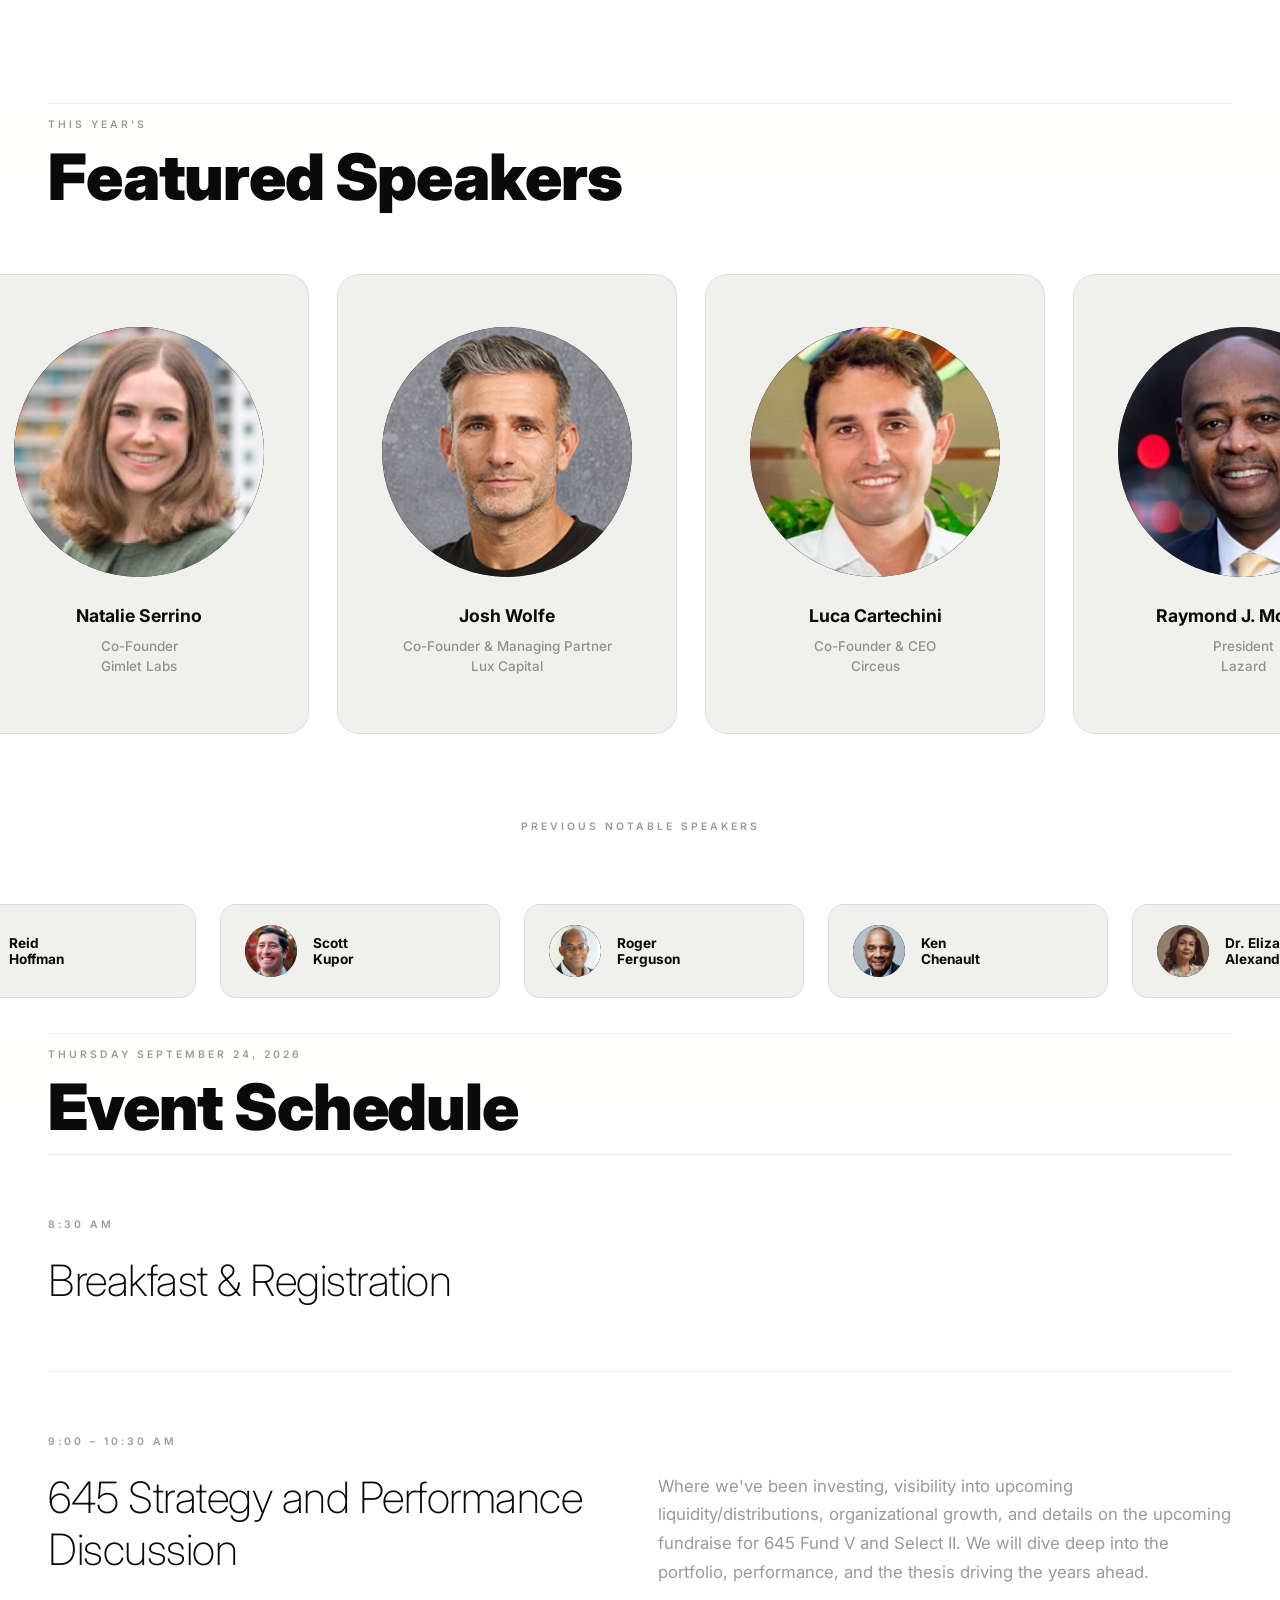
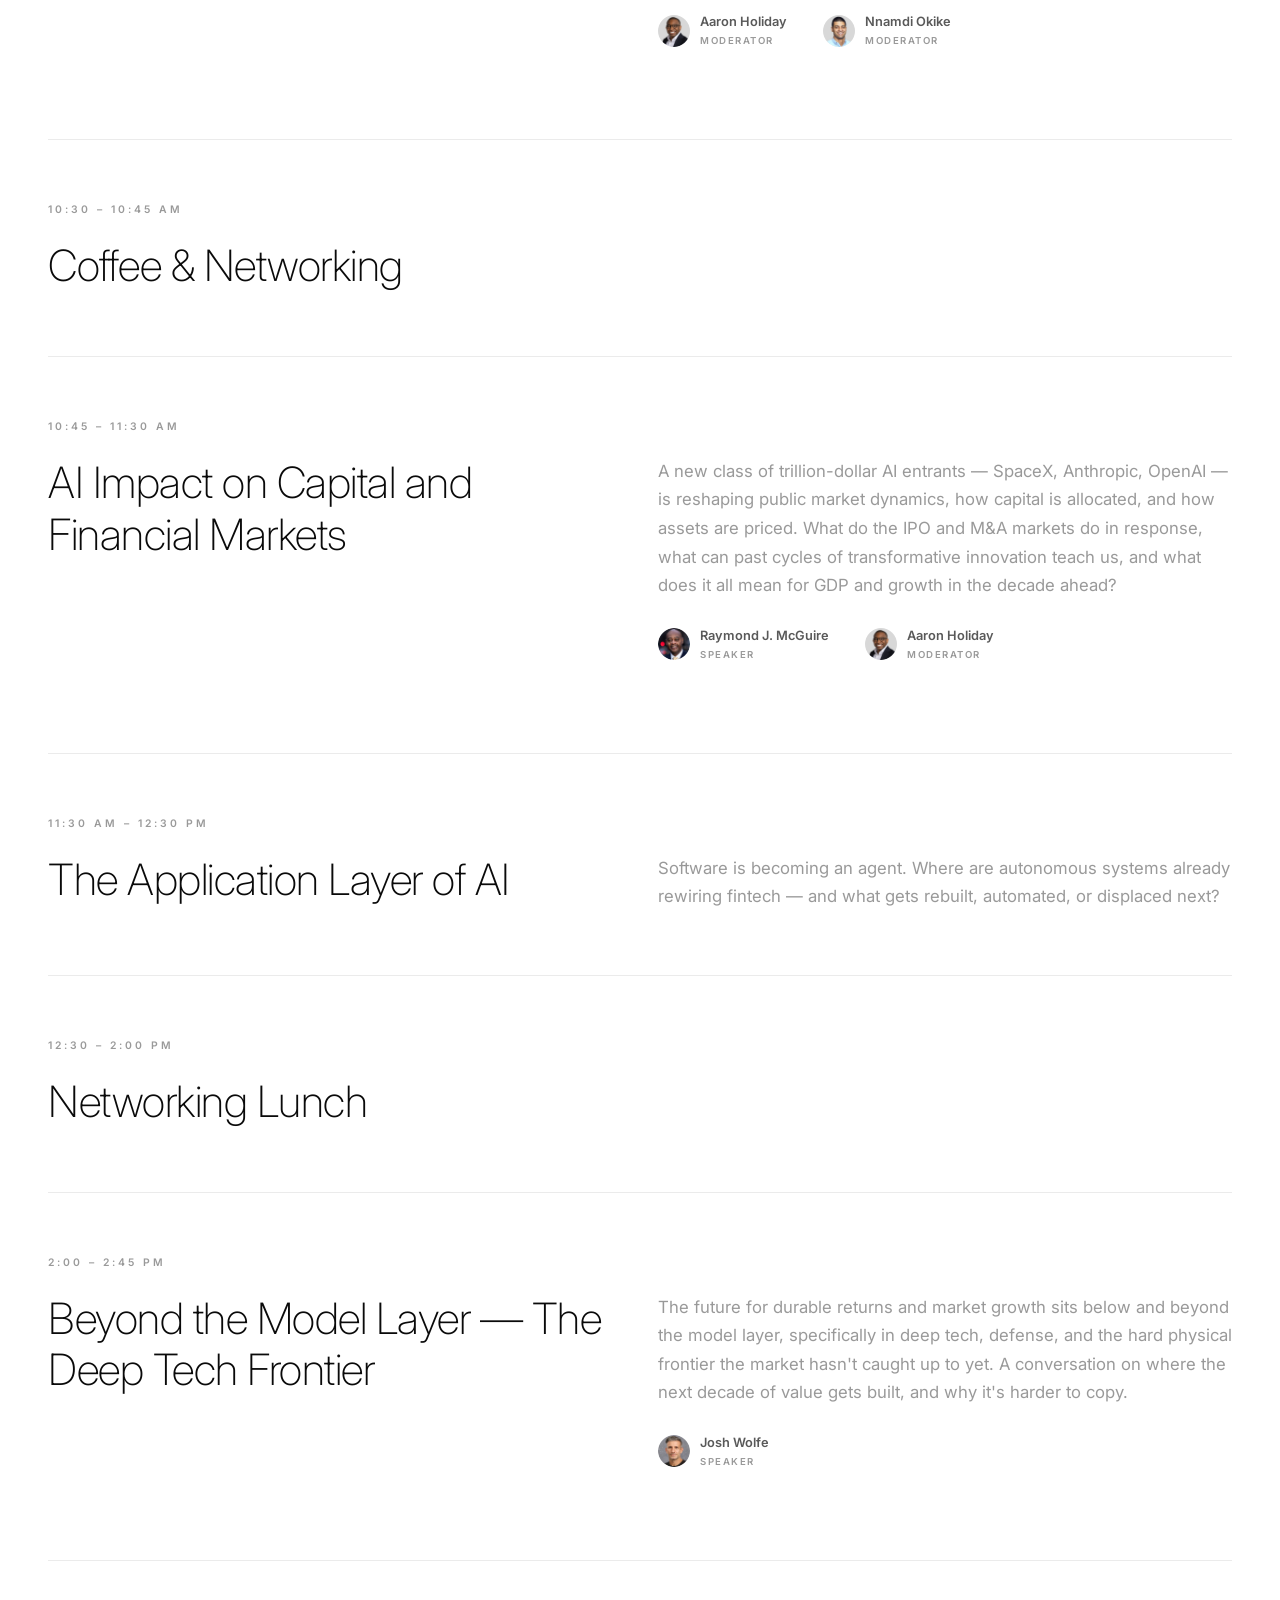
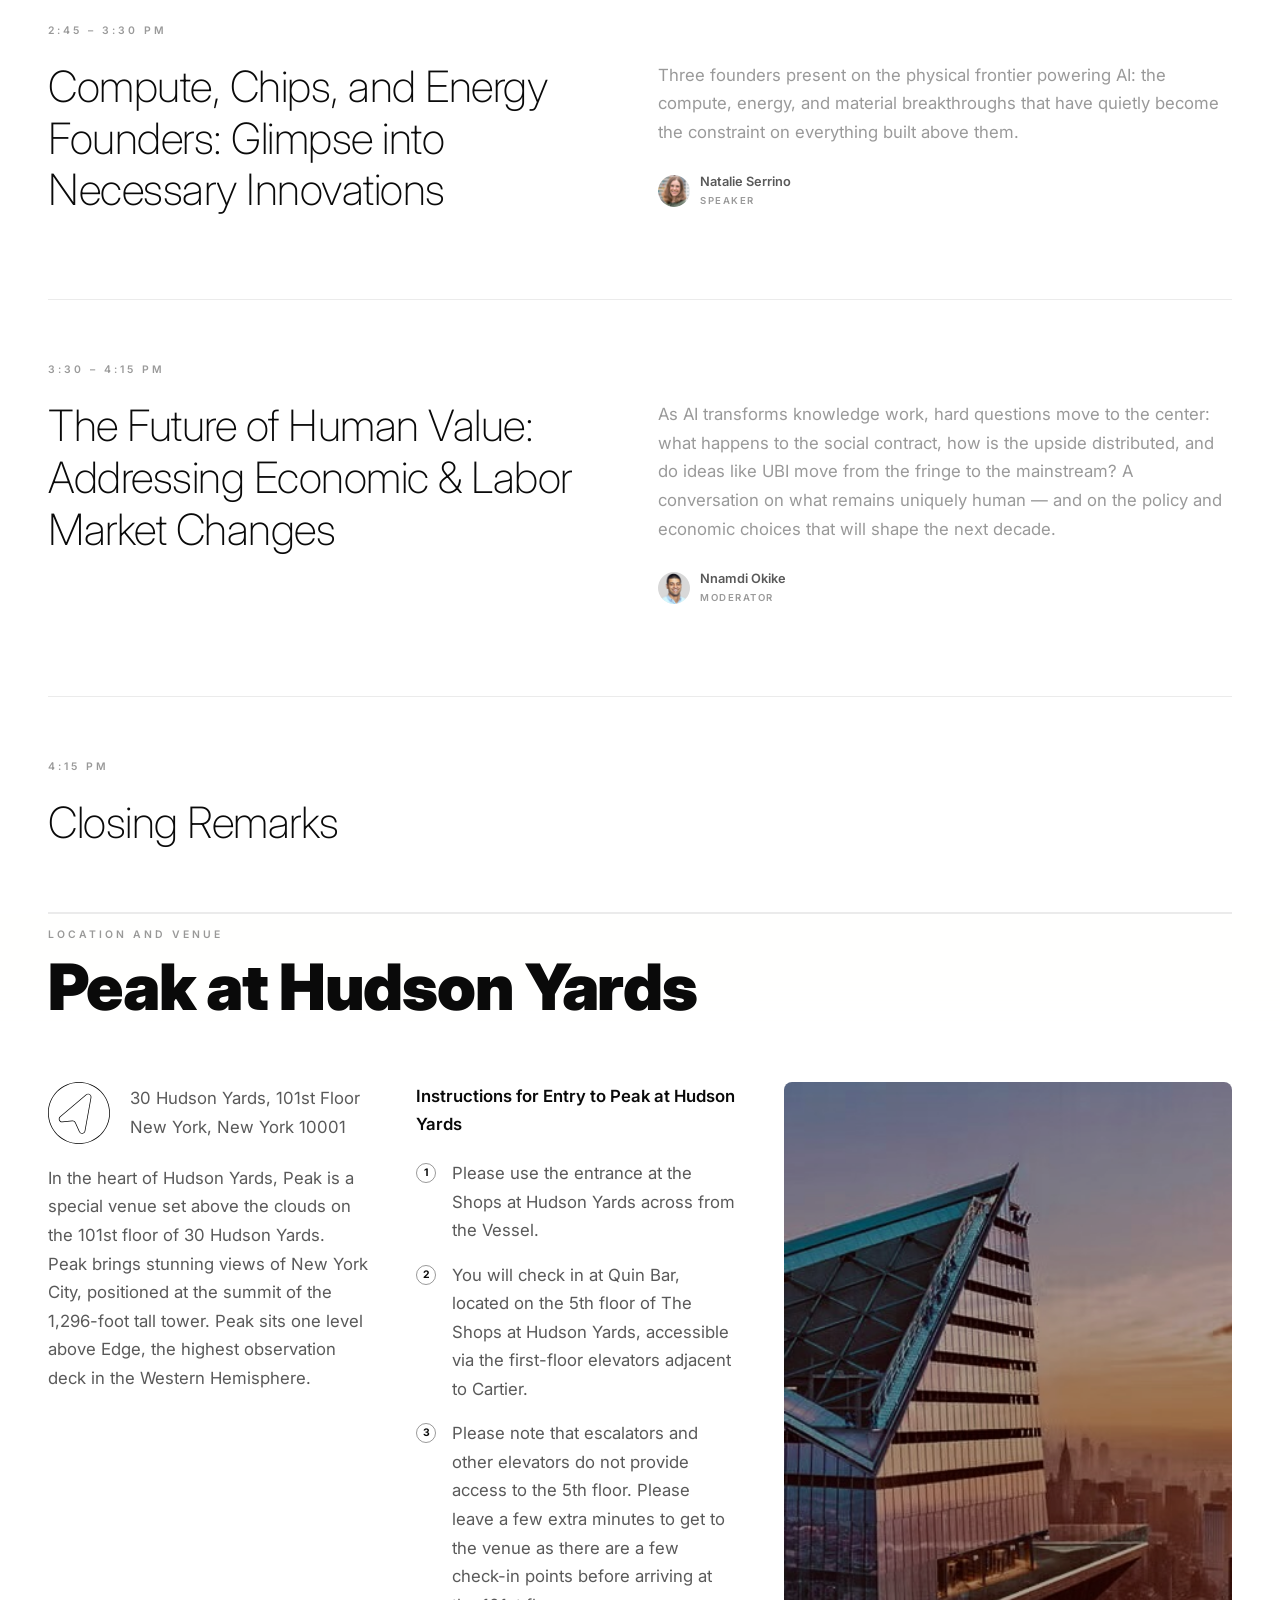
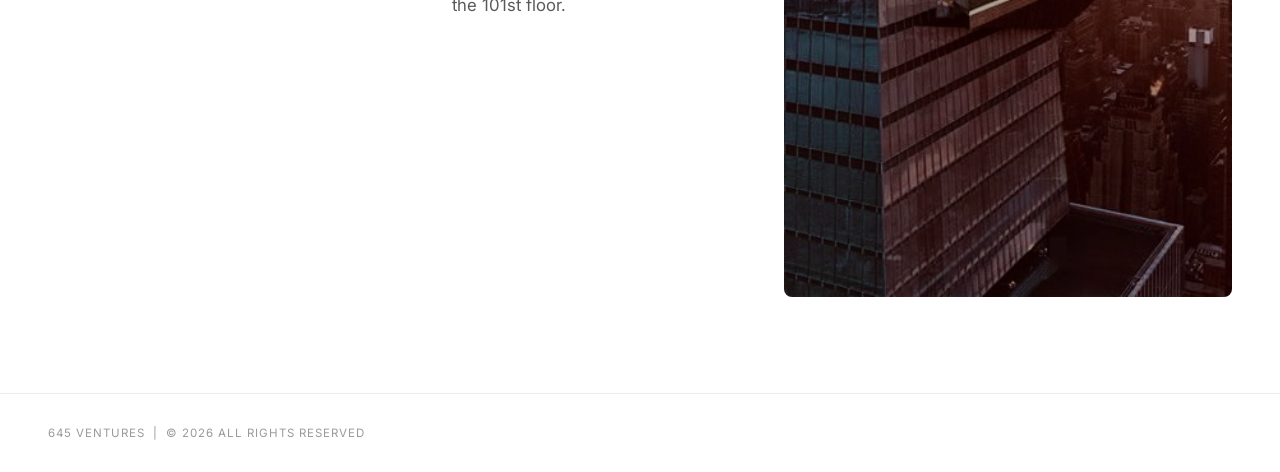
==== commit 2a9bcbbc: "Rework hero/section layout, section labels, and agenda→featured links Hero: larger eyebrow (900 weig" ====
--- a/index-lp.html
+++ b/index-lp.html
@@ -7,7 +7,7 @@
   <link rel="preconnect" href="https://fonts.googleapis.com" />
   <link rel="preconnect" href="https://fonts.gstatic.com" crossorigin />
   <link href="https://fonts.googleapis.com/css2?family=Inter:ital,wght@0,100;0,200;0,400;0,500;0,600;0,700;0,900;1,400&display=swap" rel="stylesheet" />
-  <link rel="stylesheet" href="styles.css?v=41" />
+  <link rel="stylesheet" href="styles.css?v=51" />
   <script>
     (function() {
       var saved = localStorage.getItem('theme') || 'system';
@@ -72,11 +72,13 @@
 
   <!-- FEATURED SPEAKERS -->
   <section id="speakers">
+    <!-- Header is a direct child of #speakers so it stays sticky through both
+         the featured marquee and the Previous Notable Speakers section. -->
+    <div class="speakers-h-header">
+      <p class="section-label speakers-label">This year's</p>
+      <h2 class="featured-section-title fit-width">Featured Speakers</h2>
+    </div>
     <div class="speakers-h-outer" id="speakers-h-outer">
-      <div class="speakers-h-header">
-        <p class="section-label speakers-label">Speakers</p>
-        <h2 class="featured-section-title fit-width">Featured this year</h2>
-      </div>
       <div class="speakers-h-sticky" id="speakers-h-sticky">
         <div class="speakers-grid" id="featured-speakers-grid"></div>
       </div>
@@ -84,7 +86,7 @@
 
     <!-- PREVIOUS NOTABLE SPEAKERS -->
     <div class="previous-speakers-wrapper">
-      <p class="section-label previous-label">Speakers from years past</p>
+      <p class="section-label previous-label">Previous Notable Speakers</p>
       <div class="prev-scroll-outer">
         <div class="previous-speakers-scroll" id="previous-speakers-scroll"></div>
       </div>
@@ -94,8 +96,8 @@
   <!-- SCHEDULE -->
   <section id="schedule">
     <div class="schedule-header">
-      <p class="section-label">September 24, 2026</p>
-      <h2 class="schedule-heading fit-width">The Meeting's Agenda</h2>
+      <p class="section-label">Thursday September 24, 2026</p>
+      <h2 class="schedule-heading fit-width">Event Schedule</h2>
     </div>
     <div class="schedule-list" id="schedule-list"></div>
   </section>
@@ -108,7 +110,7 @@
         <h2 class="location-title fit-width">Peak at Hudson Yards</h2>
       </div>
       <div class="location-body">
-        <div class="location-text">
+        <div class="location-col">
           <div class="location-address-block">
             <a href="https://maps.google.com/?q=30+Hudson+Yards,+New+York,+NY+10001" target="_blank" class="location-map-link">
               <img src="images/location-icon.svg" class="location-icon-default" alt="Map" />
@@ -120,6 +122,8 @@
             </div>
           </div>
           <p>In the heart of Hudson Yards, Peak is a special venue set above the clouds on the 101st floor of 30 Hudson Yards. Peak brings stunning views of New York City, positioned at the summit of the 1,296-foot tall tower. Peak sits one level above Edge, the highest observation deck in the Western Hemisphere.</p>
+        </div>
+        <div class="location-col">
           <p><strong>Instructions for Entry to Peak at Hudson Yards</strong></p>
           <ol class="location-steps">
             <li>Please use the entrance at the Shops at Hudson Yards across from the Vessel.</li>
@@ -139,6 +143,6 @@
   </footer>
 
   <script>window.SITE_CONFIG = { hideSections: [] };</script>
-  <script src="scripts.js?v=38"></script>
+  <script src="scripts.js?v=42"></script>
 </body>
 </html>
--- a/styles.css
+++ b/styles.css
@@ -35,7 +35,7 @@
 [data-theme="light"] .hero-title { color: #ffffff; }
 [data-theme="light"] .hero-meta { color: #ffffff; }
 [data-theme="light"] .hero-meta-link { color: #ffffff; border-bottom-color: rgba(255,255,255,0.4); }
-[data-theme="light"] .hero-subtitle { color: rgba(255,255,255,0.7); }
+[data-theme="light"] .hero-subtitle { color: #ffffff; }
 
 [data-theme="light"] {
   --bg: #F5F5F2;
@@ -272,9 +272,9 @@
   width: 100%; /* stable target width for the fit-width title */
 }
 .hero-eyebrow {
-  font-size: 1.9rem;
-  font-weight: 700;
-  letter-spacing: 3px;
+  font-size: 1.05rem;
+  font-weight: 900;
+  letter-spacing: 5px;
   text-transform: uppercase;
   color: rgba(255,255,255,1);
   margin-bottom: 14px;
@@ -295,7 +295,7 @@
 .hero-meta {
   margin-top: 0;
   margin-bottom: 32px;
-  font-size: 0.68rem;
+  font-size: 0.85rem;
   font-weight: 500;
   letter-spacing: 3px;
   text-transform: uppercase;
@@ -315,14 +315,15 @@
 }
 
 .hero-subtitle {
-  font-size: clamp(1rem, 2vw, 1.25rem);
-  color: rgba(255,255,255,0.7);
-  font-weight: 400;
-  max-width: 600px;
-  margin: 0 auto;
-  line-height: 1.35;
-  letter-spacing: 0.2px;
-  margin-bottom: 8px;
+  /* Match the meta line above (size/weight/tracking/color) but keep sentence case. */
+  font-size: 0.85rem;
+  color: #ffffff;
+  font-weight: 500;
+  letter-spacing: 0.25px;
+  text-transform: none;
+  max-width: 920px;
+  margin: 0 auto 8px;
+  line-height: 2;
 }
 
 .btn-register {
@@ -358,8 +359,6 @@
 /* ── OVERVIEW ── */
 #overview {
   padding: 96px 48px;
-  max-width: 900px;
-  margin: 0 auto;
 }
 .overview-title {
   font-size: clamp(2rem, 5vw, 3.4rem);
@@ -383,7 +382,6 @@
   font-weight: 200;
   line-height: 1.6;
   color: var(--text);
-  max-width: 820px;
   margin-bottom: 48px;
   letter-spacing: -0.3px;
 }
@@ -588,7 +586,8 @@
 
 /* ── PREVIOUS NOTABLE SPEAKERS ── */
 .previous-speakers-wrapper {
-  padding: 0 0 96px;
+  /* No trailing padding so the next sticky header hands off without a gap. */
+  padding: 0;
 }
 .previous-label {
   text-align: center;
@@ -681,20 +680,24 @@
 #location {}
 
 .location-inner {
-  max-width: 1100px;
-  margin: 0 auto;
   padding: 0 48px 96px;
   display: flex;
   flex-direction: column;
   gap: 48px;
 }
 
+/* 3 cols: about | instructions | image → 2 cols: (about+instructions) | image
+   → 1 col: about, instructions, image stacked. */
 .location-body {
   display: grid;
-  grid-template-columns: 1fr 1fr;
-  gap: 64px;
+  grid-template-columns: 1fr 1fr 1.4fr;
+  grid-template-areas: "about instr img";
+  gap: 48px;
   align-items: start;
 }
+.location-col:nth-of-type(1) { grid-area: about; }
+.location-col:nth-of-type(2) { grid-area: instr; }
+.location-image { grid-area: img; }
 .location-title {
   font-size: clamp(2.4rem, 5vw, 3.6rem);
   font-weight: 900;
@@ -702,9 +705,9 @@
   line-height: 1.05;
   --fit-max: 64px;
 }
-.location-text p {
-  font-size: 0.9rem;
-  line-height: 1.8;
+.location-col p {
+  font-size: clamp(0.85rem, 0.72rem + 0.45vw, 1.05rem);
+  line-height: 1.7;
   color: var(--text-body);
   margin-bottom: 20px;
 }
@@ -723,12 +726,12 @@
   isolation: isolate;
 }
 
-.location-text .section-label {
+.location-col .section-label {
   font-size: 0.65rem;
   color: var(--text-muted);
   margin-bottom: 12px;
 }
-.location-text strong { color: var(--text); font-weight: 600; }
+.location-col strong { color: var(--text); font-weight: 600; }
 
 .location-address-block {
   display: flex;
@@ -755,8 +758,8 @@
 [data-theme="light"] .location-icon-hover { filter: brightness(0); }
 
 .location-address-text p {
-  font-size: 0.9rem;
-  line-height: 1.8;
+  font-size: clamp(0.85rem, 0.72rem + 0.45vw, 1.05rem);
+  line-height: 1.7;
   color: var(--text-body);
   margin-bottom: 0;
 }
@@ -773,8 +776,8 @@
   counter-increment: steps;
   display: flex;
   gap: 16px;
-  font-size: 0.9rem;
-  line-height: 1.8;
+  font-size: clamp(0.85rem, 0.72rem + 0.45vw, 1.05rem);
+  line-height: 1.7;
   color: var(--text-body);
 }
 .location-steps li::before {
@@ -820,9 +823,8 @@
 
 /* ── SCHEDULE ── */
 #schedule {
-  padding: 0 48px 96px;
-  max-width: 1100px;
-  margin: 0 auto;
+  /* No trailing padding so the location header hands off without a gap. */
+  padding: 0 48px;
 }
 .schedule-header {
   /* break out of the 1100px container so the title can span the viewport */
@@ -899,7 +901,7 @@
   letter-spacing: -0.5px;
 }
 .schedule-speakers {
-  font-size: 0.8rem;
+  font-size: clamp(0.85rem, 0.72rem + 0.45vw, 1.05rem);
   color: var(--text-muted);
   line-height: 1.7;
 }
@@ -921,7 +923,10 @@
   display: flex;
   align-items: center;
   gap: 10px;
-}
+  cursor: pointer; /* click jumps to this person in Featured Speakers */
+}
+.schedule-person:hover .schedule-person-name { color: var(--text); }
+.schedule-person:hover .schedule-avatar { transform: scale(1.08); }
 .schedule-avatar {
   width: 32px;
   height: 32px;
@@ -930,10 +935,12 @@
   object-position: center top;
   flex-shrink: 0;
   background: var(--border);
+  transition: transform 0.2s ease;
 }
 .schedule-person-info {
   display: flex;
   flex-direction: column;
+  gap: 5px;
   line-height: 1.25;
 }
 .schedule-person-name {
@@ -970,6 +977,16 @@
   color: var(--text-muted);
   letter-spacing: 1px;
   text-transform: uppercase;
+}
+
+/* Location: 3 → 2 columns — about + instructions stack in one column, image beside. */
+@media (max-width: 1024px) {
+  .location-body {
+    grid-template-columns: 1fr 1.2fr;
+    grid-template-areas:
+      "about img"
+      "instr img";
+  }
 }
 
 /* ── RESPONSIVE ── */
@@ -987,7 +1004,7 @@
   /* Page gutters drop to 24px; section content panels handle their own sides */
   #overview { padding: 64px 24px; }
   #speakers { padding: 64px 0; }
-  #schedule { padding: 0 24px 64px; }
+  #schedule { padding: 0 24px; }
 
   /* Hero title: one word per line, larger */
   .hero-title {
@@ -1024,7 +1041,7 @@
 
   /* Location: text first, image below, cropped to landscape */
   .location-inner { padding: 0 24px 64px; }
-  .location-body { grid-template-columns: 1fr; gap: 32px; }
+  .location-body { grid-template-columns: 1fr; grid-template-areas: "about" "instr" "img"; gap: 32px; }
   .location-image { border-radius: 12px; }
   .location-image img { aspect-ratio: 3 / 2; object-fit: cover; height: auto; }
 
@@ -1070,5 +1087,5 @@
   .hero-meta-sep { display: none; }
   .hero-meta-item { display: block; }
   .hero-meta { line-height: 1.4; }
-  .hero-eyebrow { font-size: 0.75rem; font-weight: 700; }
-}
+  .hero-eyebrow { font-size: 0.75rem; font-weight: 900; }
+}
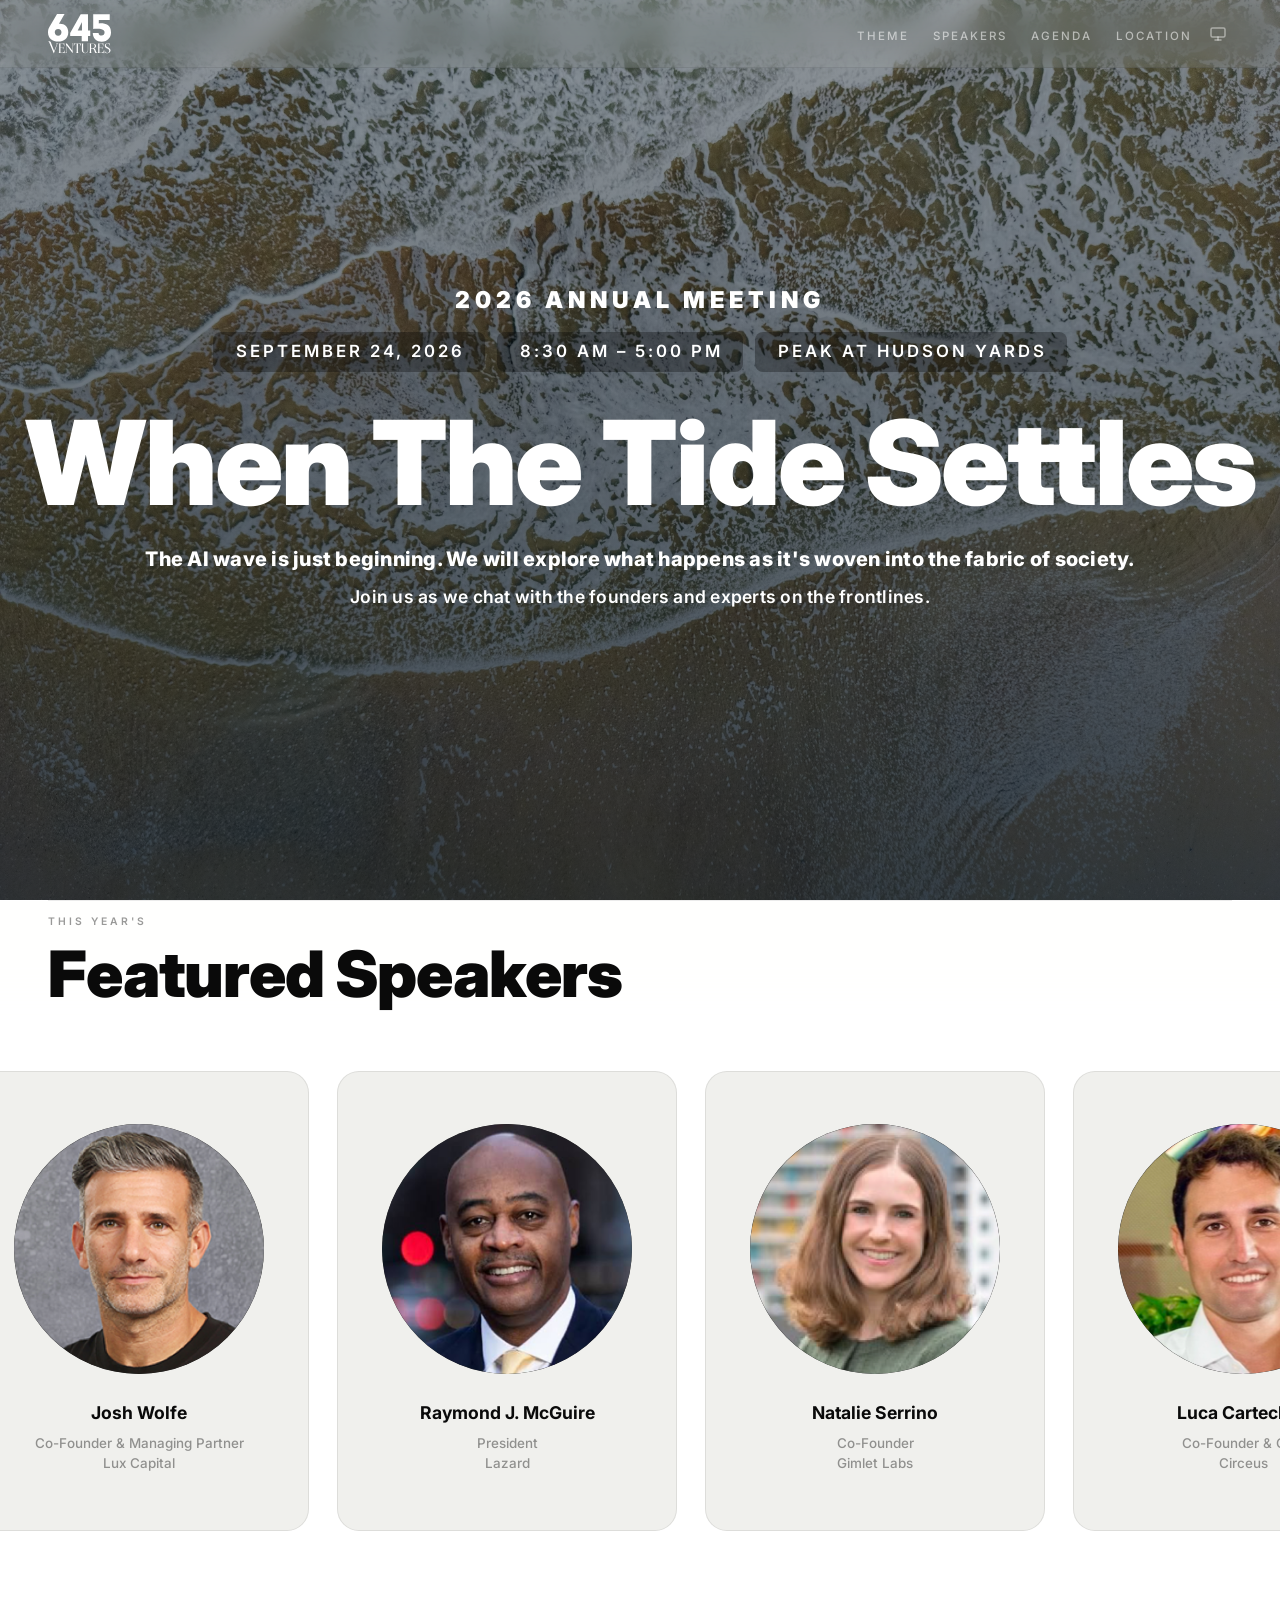
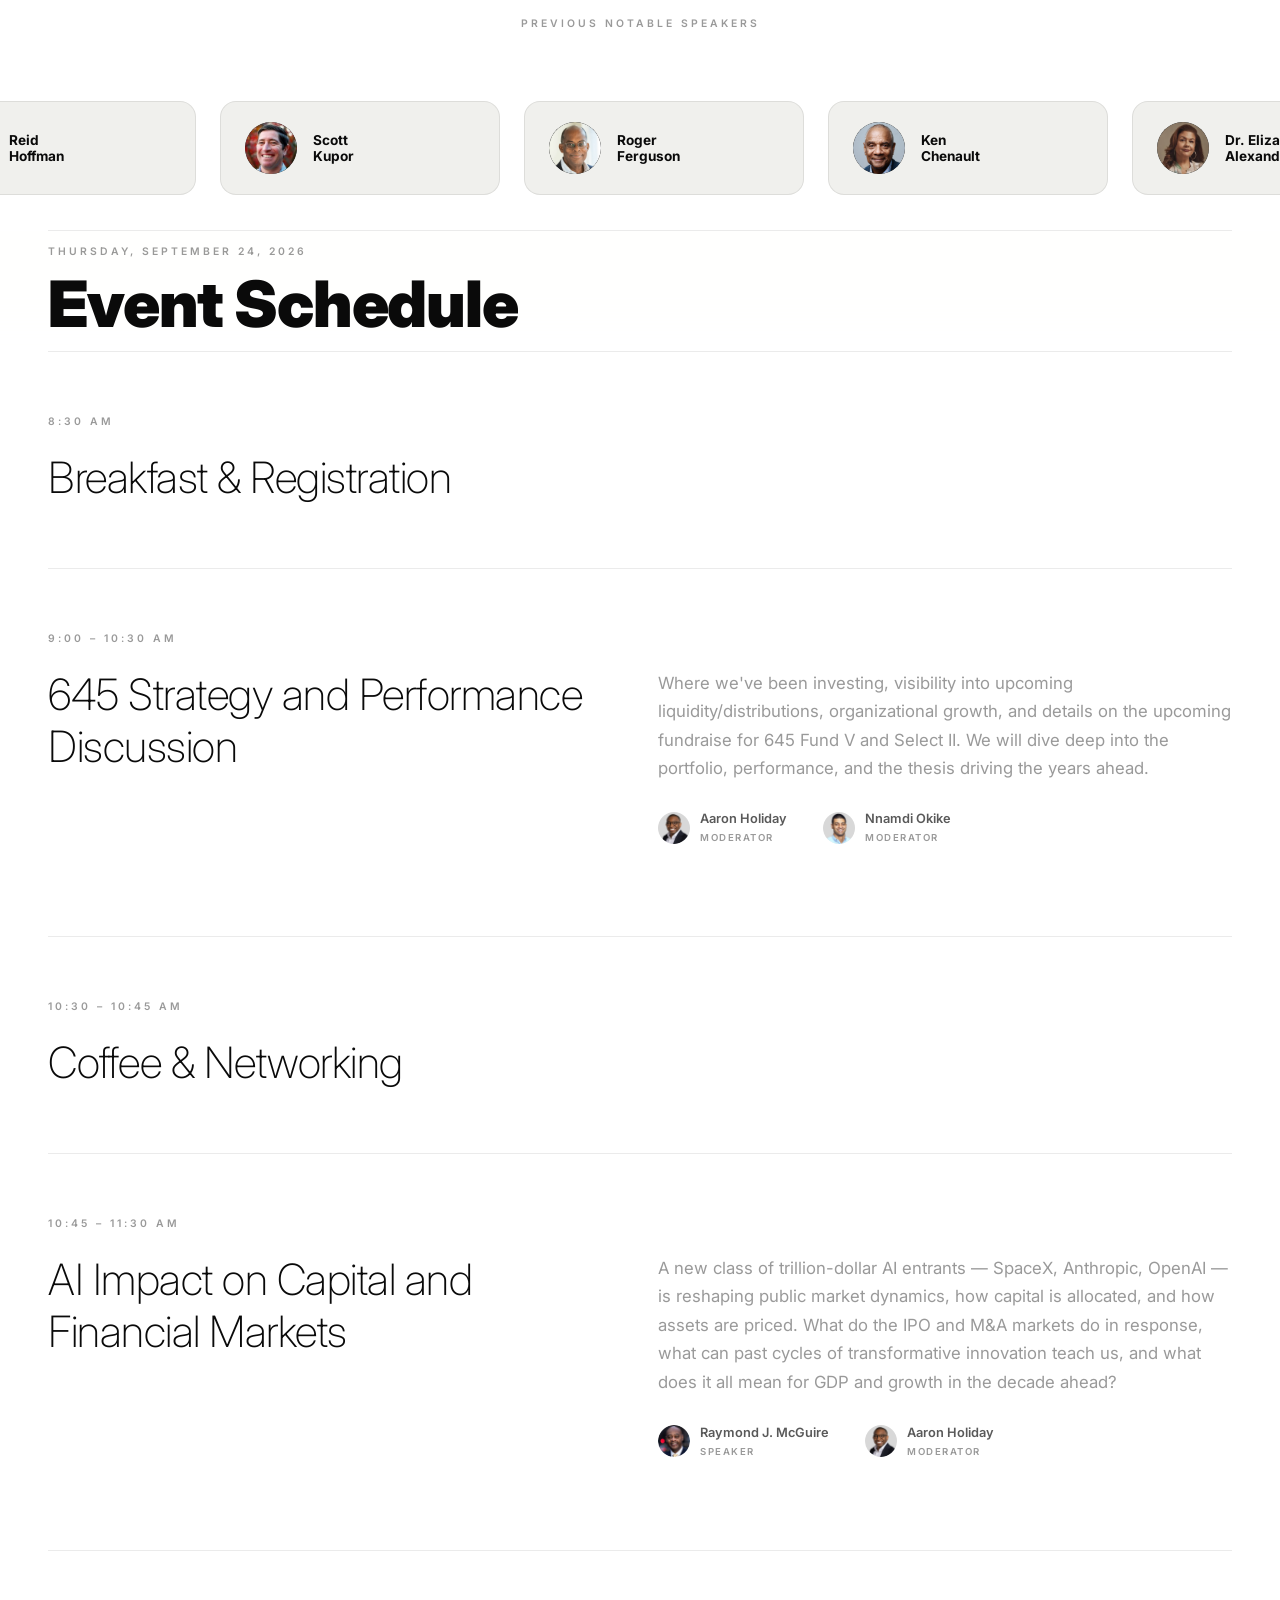
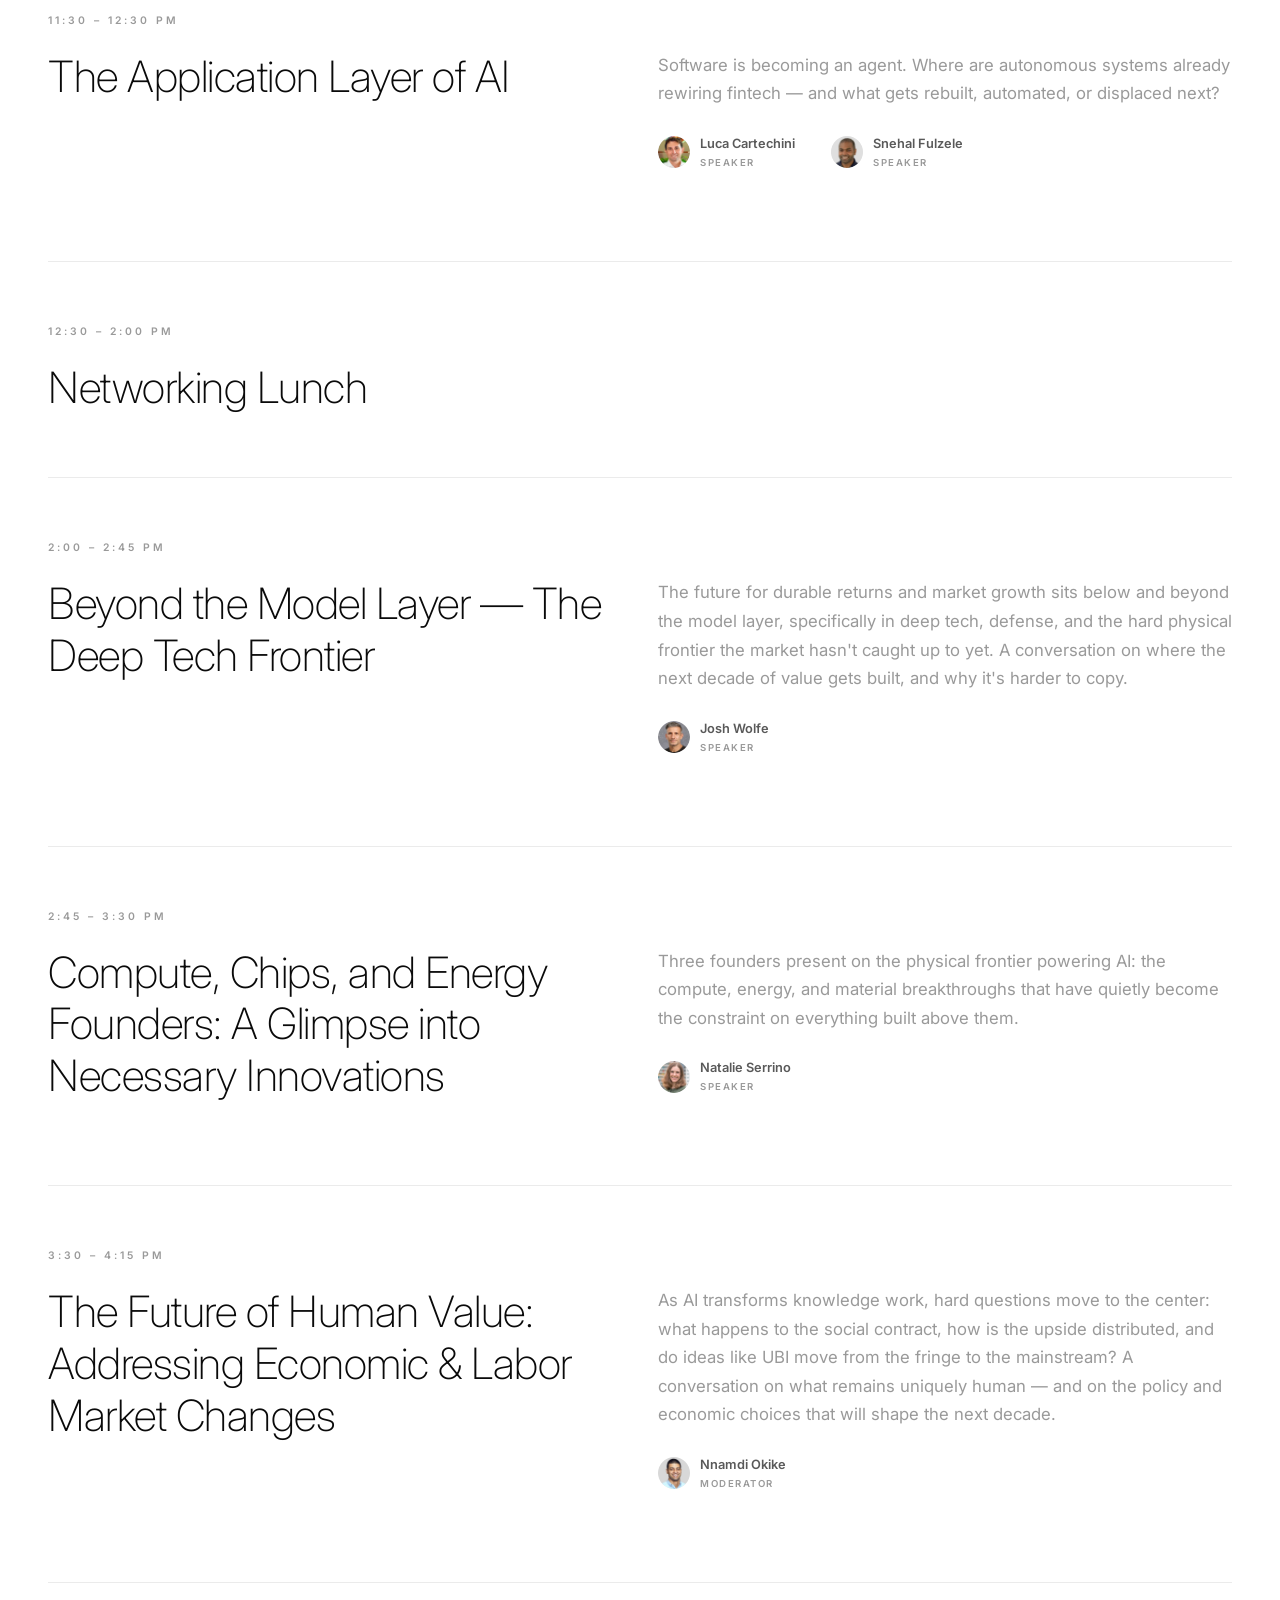
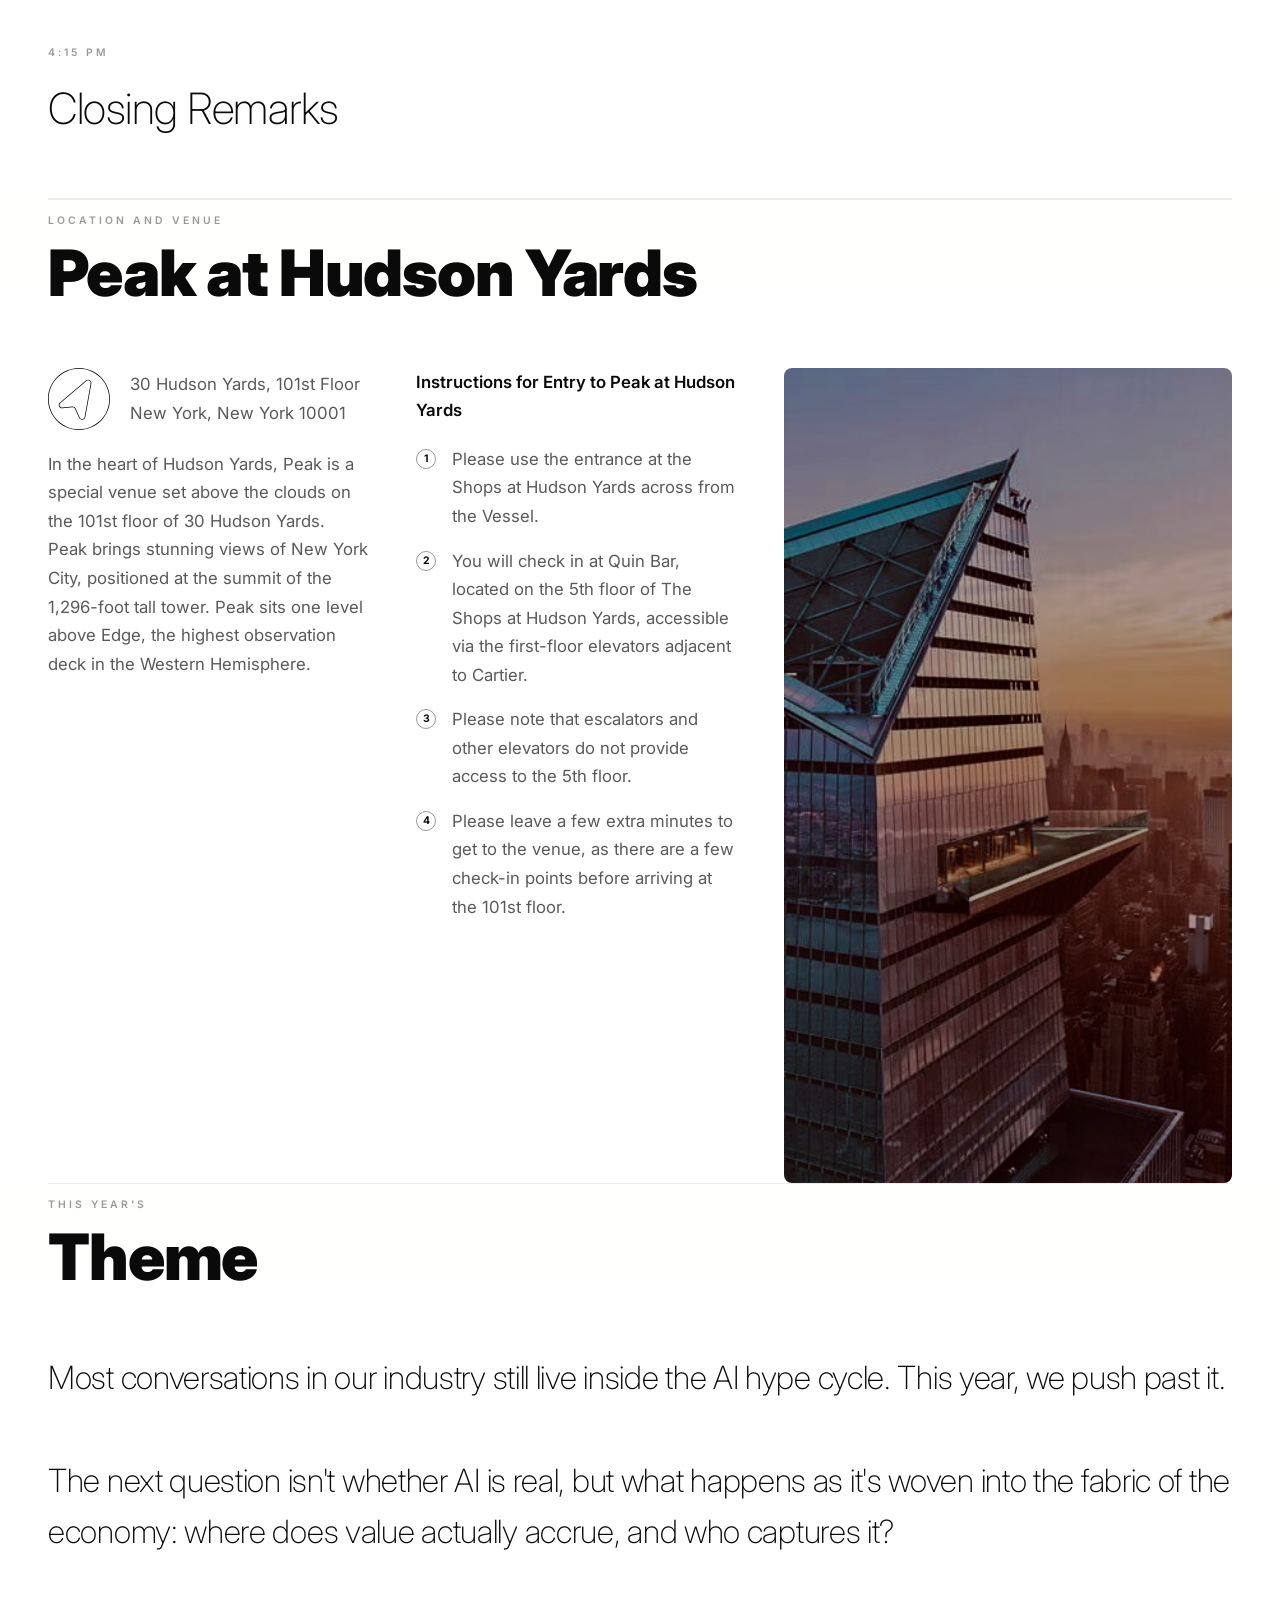
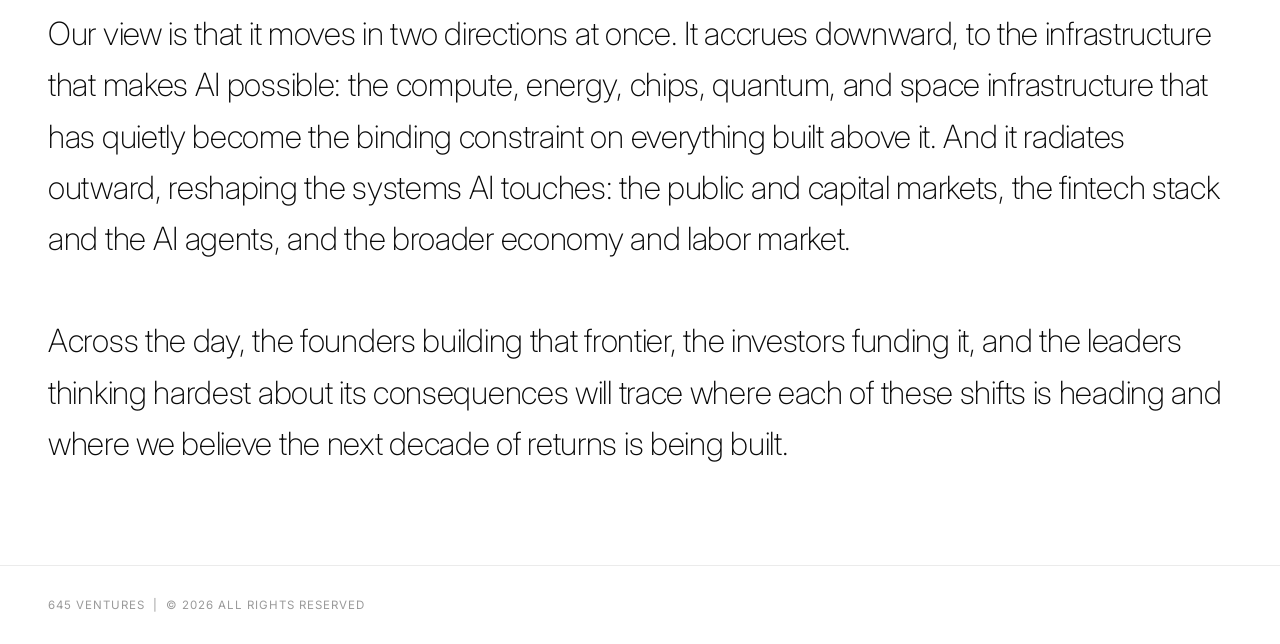
==== commit 89b955c9: "Rework hero, add speaker bios, fix marquee scroll speed Hero: date/time/location as translucent-blac" ====
--- a/index-lp.html
+++ b/index-lp.html
@@ -6,8 +6,8 @@
   <title>645 AGM 2026 LP</title>
   <link rel="preconnect" href="https://fonts.googleapis.com" />
   <link rel="preconnect" href="https://fonts.gstatic.com" crossorigin />
-  <link href="https://fonts.googleapis.com/css2?family=Inter:ital,wght@0,100;0,200;0,400;0,500;0,600;0,700;0,900;1,400&display=swap" rel="stylesheet" />
-  <link rel="stylesheet" href="styles.css?v=51" />
+  <link href="https://fonts.googleapis.com/css2?family=Inter:ital,wght@0,100;0,200;0,400;0,500;0,600;0,700;0,800;0,900;1,400&display=swap" rel="stylesheet" />
+  <link rel="stylesheet" href="styles.css?v=61" />
   <script>
     (function() {
       var saved = localStorage.getItem('theme') || 'system';
@@ -28,7 +28,7 @@
     <div class="nav-right">
     <button class="nav-hamburger" aria-label="Open menu">&#9776;</button>
     <ul class="nav-links">
-      <li><a href="#overview">Overview</a></li>
+      <li><a href="#overview">Theme</a></li>
       <li><a href="#speakers">Speakers</a></li>
       <li><a href="#schedule">Agenda</a></li>
       <li><a href="#location">Location</a></li>
@@ -59,15 +59,8 @@
       <p class="hero-eyebrow">2026 Annual Meeting</p>
       <p class="hero-meta"><span class="hero-meta-item">September 24, 2026</span><span class="hero-meta-sep">&nbsp;&middot;&nbsp;</span><span class="hero-meta-item">8:30 AM – 5:00 PM</span><span class="hero-meta-sep">&nbsp;&middot;&nbsp;</span><span class="hero-meta-item">Peak at Hudson Yards</span></p>
       <h1 class="hero-title fit-width">When The Tide Settles</h1>
-      <p class="hero-subtitle">The AI wave is just beginning.<br><br>We will explore what happens as it's woven into the fabric of society, from the infrastructure that powers AI and out through the systems it's rewiring.<br><br>Join us as we chat with the founders and experts on the frontlines.</p>
+      <p class="hero-subtitle"><span class="hero-subtitle-lead">The AI wave is just beginning. We will explore what happens as it's woven into the fabric of society.</span><span class="hero-subtitle-tail">Join us as we chat with the founders and experts on the frontlines.</span></p>
     </div>
-  </section>
-
-  <!-- OVERVIEW -->
-  <section id="overview">
-    <p class="overview-desc">
-      Most conversation in our industry still lives inside the AI hype cycle. This year, we push past it. The next question isn't whether AI is real, but what happens as it's woven into the fabric of the economy: where does value actually accrue, and who captures it? Our view is that it moves in two directions at once. It accrues downward, to the infrastructure that makes AI possible: the compute, energy, chips, quantum, and space infrastructure that has quietly become the binding constraint on everything built above it. And it radiates outward, reshaping the systems AI touches: the public and capital markets, the fintech stack and the AI agents, and the broader economy and labor market. Across the day, the founders building that frontier, the investors funding it, and the leaders thinking hardest about its consequences will trace where each of these shifts is heading and where we believe the next decade of returns is being built.
-    </p>
   </section>
 
   <!-- FEATURED SPEAKERS -->
@@ -96,7 +89,7 @@
   <!-- SCHEDULE -->
   <section id="schedule">
     <div class="schedule-header">
-      <p class="section-label">Thursday September 24, 2026</p>
+      <p class="section-label">Thursday, September 24, 2026</p>
       <h2 class="schedule-heading fit-width">Event Schedule</h2>
     </div>
     <div class="schedule-list" id="schedule-list"></div>
@@ -128,7 +121,8 @@
           <ol class="location-steps">
             <li>Please use the entrance at the Shops at Hudson Yards across from the Vessel.</li>
             <li>You will check in at Quin Bar, located on the 5th floor of The Shops at Hudson Yards, accessible via the first-floor elevators adjacent to Cartier.</li>
-            <li>Please note that escalators and other elevators do not provide access to the 5th floor. Please leave a few extra minutes to get to the venue as there are a few check-in points before arriving at the 101st floor.</li>
+            <li>Please note that escalators and other elevators do not provide access to the 5th floor.</li>
+            <li>Please leave a few extra minutes to get to the venue, as there are a few check-in points before arriving at the 101st floor.</li>
           </ol>
         </div>
         <div class="location-image" id="location-image-wrap">
@@ -138,11 +132,22 @@
     </div>
   </section>
 
+  <!-- OVERVIEW (last section) -->
+  <section id="overview">
+    <div class="overview-header">
+      <p class="section-label">This year's</p>
+      <h2 class="overview-heading fit-width">Theme</h2>
+    </div>
+    <p class="overview-desc">
+      Most conversations in our industry still live inside the AI hype cycle. This year, we push past it.<br><br>The next question isn't whether AI is real, but what happens as it's woven into the fabric of the economy: where does value actually accrue, and who captures it?<br><br>Our view is that it moves in two directions at once. It accrues downward, to the infrastructure that makes AI possible: the compute, energy, chips, quantum, and space infrastructure that has quietly become the binding constraint on everything built above it. And it radiates outward, reshaping the systems AI touches: the public and capital markets, the fintech stack and the AI agents, and the broader economy and labor market.<br><br>Across the day, the founders building that frontier, the investors funding it, and the leaders thinking hardest about its consequences will trace where each of these shifts is heading and where we believe the next decade of returns is being built.
+    </p>
+  </section>
+
   <footer>
     <p>645 Ventures &nbsp;|&nbsp; &copy; 2026 All Rights Reserved</p>
   </footer>
 
   <script>window.SITE_CONFIG = { hideSections: [] };</script>
-  <script src="scripts.js?v=42"></script>
+  <script src="scripts.js?v=53"></script>
 </body>
 </html>
--- a/styles.css
+++ b/styles.css
@@ -262,7 +262,7 @@
   position: absolute;
   inset: 0;
   /* Scrim keeps the white hero text legible over the bright coastline photos */
-  background: linear-gradient(to bottom, rgba(8,22,34,0.33) 0%, rgba(8,22,34,0.50) 50%, rgba(8,22,34,0.68) 100%);
+  background: linear-gradient(to bottom, rgba(8,22,34,0.45) 0%, rgba(8,22,34,0.62) 50%, rgba(8,22,34,0.80) 100%);
   pointer-events: none;
 }
 #hero > * { position: relative; z-index: 1; }
@@ -272,12 +272,12 @@
   width: 100%; /* stable target width for the fit-width title */
 }
 .hero-eyebrow {
-  font-size: 1.05rem;
+  font-size: 1.45rem;
   font-weight: 900;
   letter-spacing: 5px;
   text-transform: uppercase;
   color: rgba(255,255,255,1);
-  margin-bottom: 14px;
+  margin-bottom: 18px;
 }
 .hero-title {
   font-size: clamp(3rem, 8vw, 7rem);
@@ -295,12 +295,24 @@
 .hero-meta {
   margin-top: 0;
   margin-bottom: 32px;
-  font-size: 0.85rem;
-  font-weight: 500;
+  font-size: 1.05rem;
+  font-weight: 600;
   letter-spacing: 3px;
   text-transform: uppercase;
   color: #ffffff;
-  line-height: 2.2;
+  /* Lay the date/time/location out as translucent pill chips, centered. */
+  display: flex;
+  flex-wrap: wrap;
+  justify-content: center;
+  gap: 12px;
+  line-height: 1.3;
+}
+.hero-meta-sep { display: none; } /* pills replace the dot separators */
+.hero-meta-item {
+  background: rgba(0,0,0,0.3);
+  padding: 9px 20px 9px 23px; /* extra left pad balances the 3px tracking */
+  border-radius: 8px;
+  white-space: nowrap;
 }
 
 .hero-meta-link {
@@ -315,16 +327,18 @@
 }
 
 .hero-subtitle {
-  /* Match the meta line above (size/weight/tracking/color) but keep sentence case. */
-  font-size: 0.85rem;
+  font-size: 1.1rem;
   color: #ffffff;
-  font-weight: 500;
+  font-weight: 600;
   letter-spacing: 0.25px;
   text-transform: none;
-  max-width: 920px;
+  max-width: 1040px;
   margin: 0 auto 8px;
-  line-height: 2;
-}
+  line-height: 1.4;
+}
+/* Two lines: lead is heavier; tail keeps the base weight. Tight gap between. */
+.hero-subtitle-lead { display: block; font-weight: 800; font-size: 1.25rem; margin-bottom: 12px; }
+.hero-subtitle-tail { display: block; font-weight: 600; }
 
 .btn-register {
   display: inline-block;
@@ -358,7 +372,28 @@
 
 /* ── OVERVIEW ── */
 #overview {
-  padding: 96px 48px;
+  padding: 0 48px 96px;
+}
+.overview-header {
+  /* break out to full viewport width, sticky like the other section headers */
+  width: 100vw;
+  margin-left: calc(50% - 50vw);
+  height: 120px;
+  padding: 0 48px;
+  display: flex;
+  flex-direction: column;
+  justify-content: center;
+  position: sticky;
+  top: 68px;
+  z-index: 10;
+  isolation: isolate;
+}
+.overview-heading {
+  font-size: clamp(2.4rem, 5vw, 3.6rem);
+  font-weight: 900;
+  letter-spacing: -0.018em;
+  line-height: 1.05;
+  --fit-max: 64px;
 }
 .overview-title {
   font-size: clamp(2rem, 5vw, 3.4rem);
@@ -382,7 +417,8 @@
   font-weight: 200;
   line-height: 1.6;
   color: var(--text);
-  margin-bottom: 48px;
+  margin-top: 48px;
+  margin-bottom: 0;
   letter-spacing: -0.3px;
 }
 .overview-meta {
@@ -407,7 +443,8 @@
 
 #speakers::before,
 #location::before,
-#schedule::before {
+#schedule::before,
+#overview::before {
   content: '';
   display: block;
   height: 1px;
@@ -561,6 +598,7 @@
 }
 
 /* Fade the blurred backdrop out toward the bottom so there's no hard edge */
+.overview-header::before,
 .speakers-h-header::before,
 .location-header::before,
 .schedule-header::before {
@@ -680,7 +718,8 @@
 #location {}
 
 .location-inner {
-  padding: 0 48px 96px;
+  /* No trailing padding so the overview header hands off without a gap. */
+  padding: 0 48px;
   display: flex;
   flex-direction: column;
   gap: 48px;
@@ -825,7 +864,11 @@
 #schedule {
   /* No trailing padding so the location header hands off without a gap. */
   padding: 0 48px;
-}
+  /* Distinct surface to break up the page: pure white in light mode,
+     a raised shade in dark mode (pure white would clash with light text). */
+  background: var(--bg-raised);
+}
+[data-theme="light"] #schedule { background: #ffffff; }
 .schedule-header {
   /* break out of the 1100px container so the title can span the viewport */
   width: 100vw;
@@ -1002,7 +1045,7 @@
 /* ── MOBILE: single column ── */
 @media (max-width: 768px) {
   /* Page gutters drop to 24px; section content panels handle their own sides */
-  #overview { padding: 64px 24px; }
+  #overview { padding: 0 24px 64px; }
   #speakers { padding: 64px 0; }
   #schedule { padding: 0 24px; }
 
@@ -1018,6 +1061,7 @@
   .overview-desc { font-size: 1.15rem; line-height: 1.55; margin-bottom: 32px; }
 
   /* Section headers: auto height with smaller fitted titles */
+  .overview-header,
   .speakers-h-header,
   .location-header,
   .schedule-header {
@@ -1027,12 +1071,14 @@
   }
   .featured-section-title,
   .location-title,
-  .schedule-heading { --fit-max: 32px; }
+  .schedule-heading,
+  .overview-heading { --fit-max: 32px; }
 
   /* Full-bleed section dividers + agenda lines align to the 24px gutters */
   #speakers::before,
   #location::before,
-  #schedule::before {
+  #schedule::before,
+  #overview::before {
     width: calc(100vw - 48px);
     margin-left: calc(50% - 50vw + 24px);
   }
@@ -1040,7 +1086,7 @@
   .schedule-row:last-child::after { width: calc(100vw - 48px); }
 
   /* Location: text first, image below, cropped to landscape */
-  .location-inner { padding: 0 24px 64px; }
+  .location-inner { padding: 0 24px; }
   .location-body { grid-template-columns: 1fr; grid-template-areas: "about" "instr" "img"; gap: 32px; }
   .location-image { border-radius: 12px; }
   .location-image img { aspect-ratio: 3 / 2; object-fit: cover; height: auto; }
@@ -1087,5 +1133,5 @@
   .hero-meta-sep { display: none; }
   .hero-meta-item { display: block; }
   .hero-meta { line-height: 1.4; }
-  .hero-eyebrow { font-size: 0.75rem; font-weight: 900; }
-}
+  .hero-eyebrow { font-size: 0.9rem; font-weight: 900; }
+}
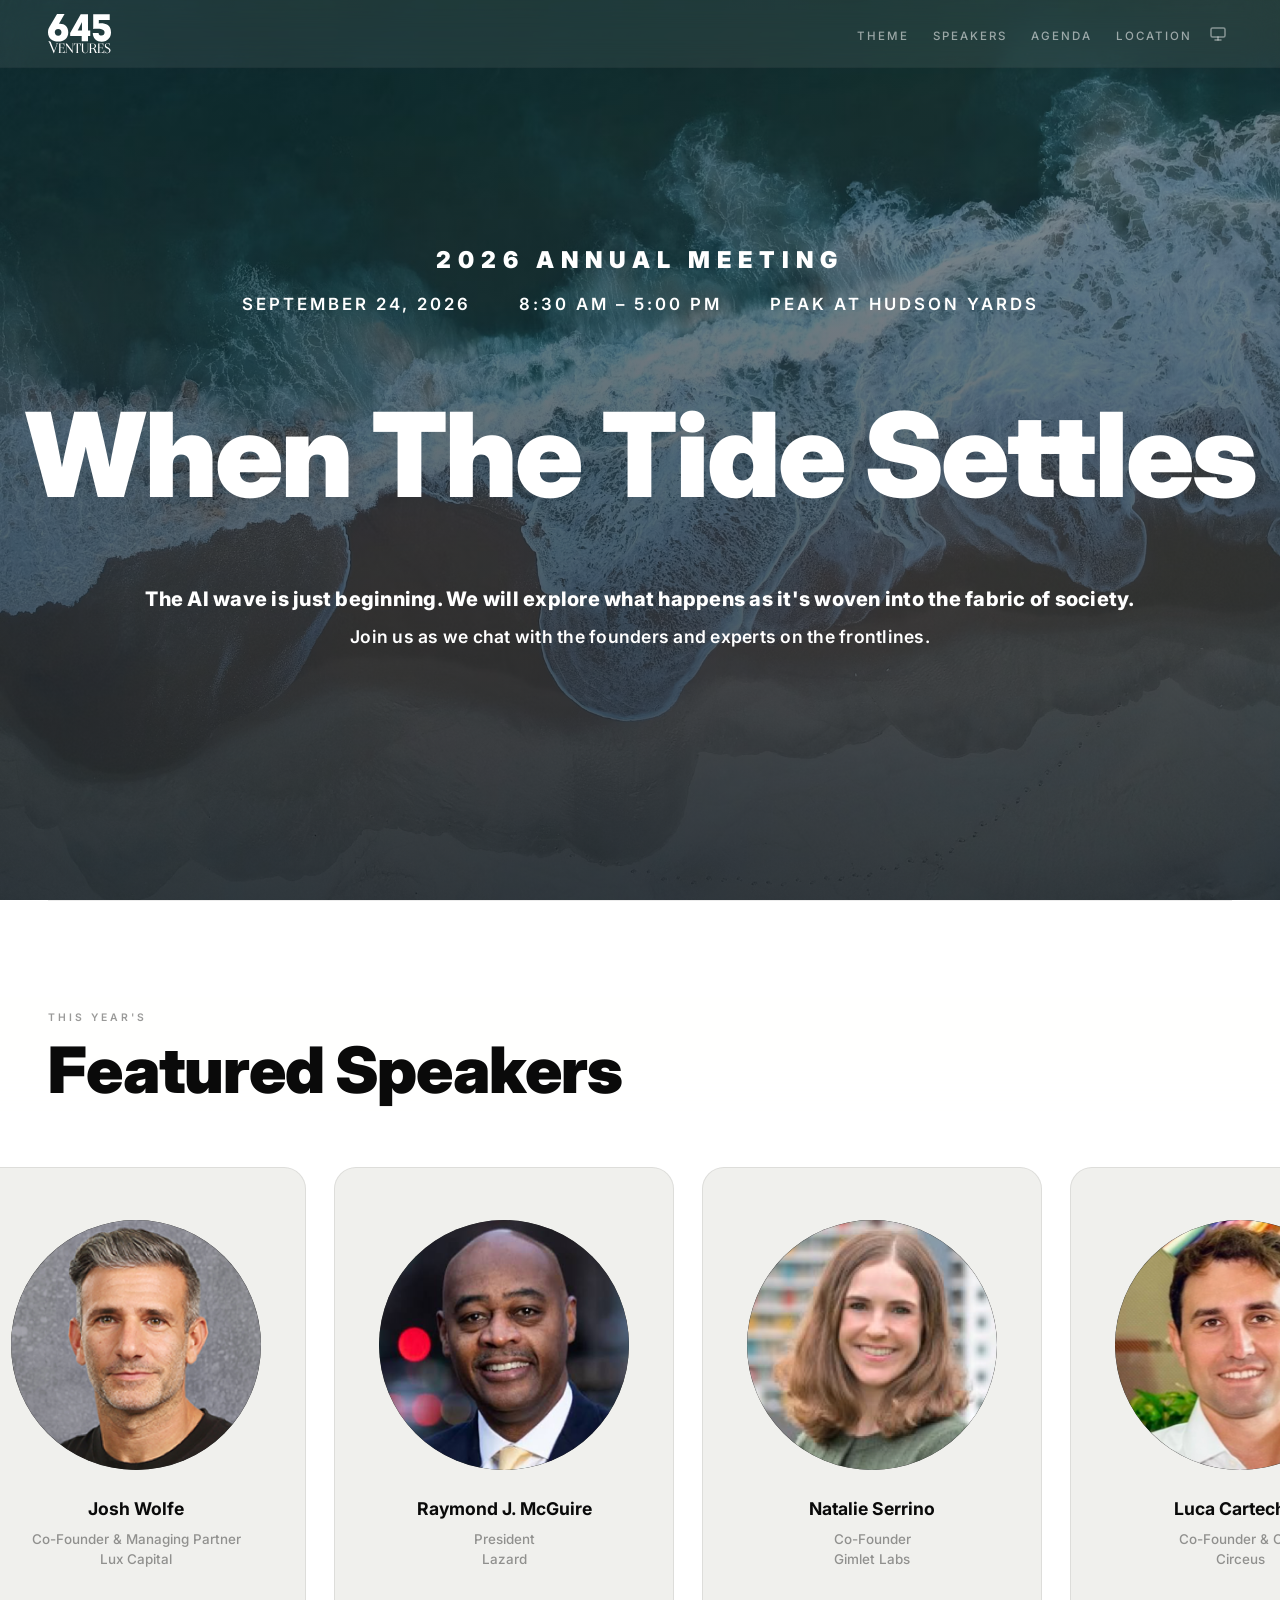
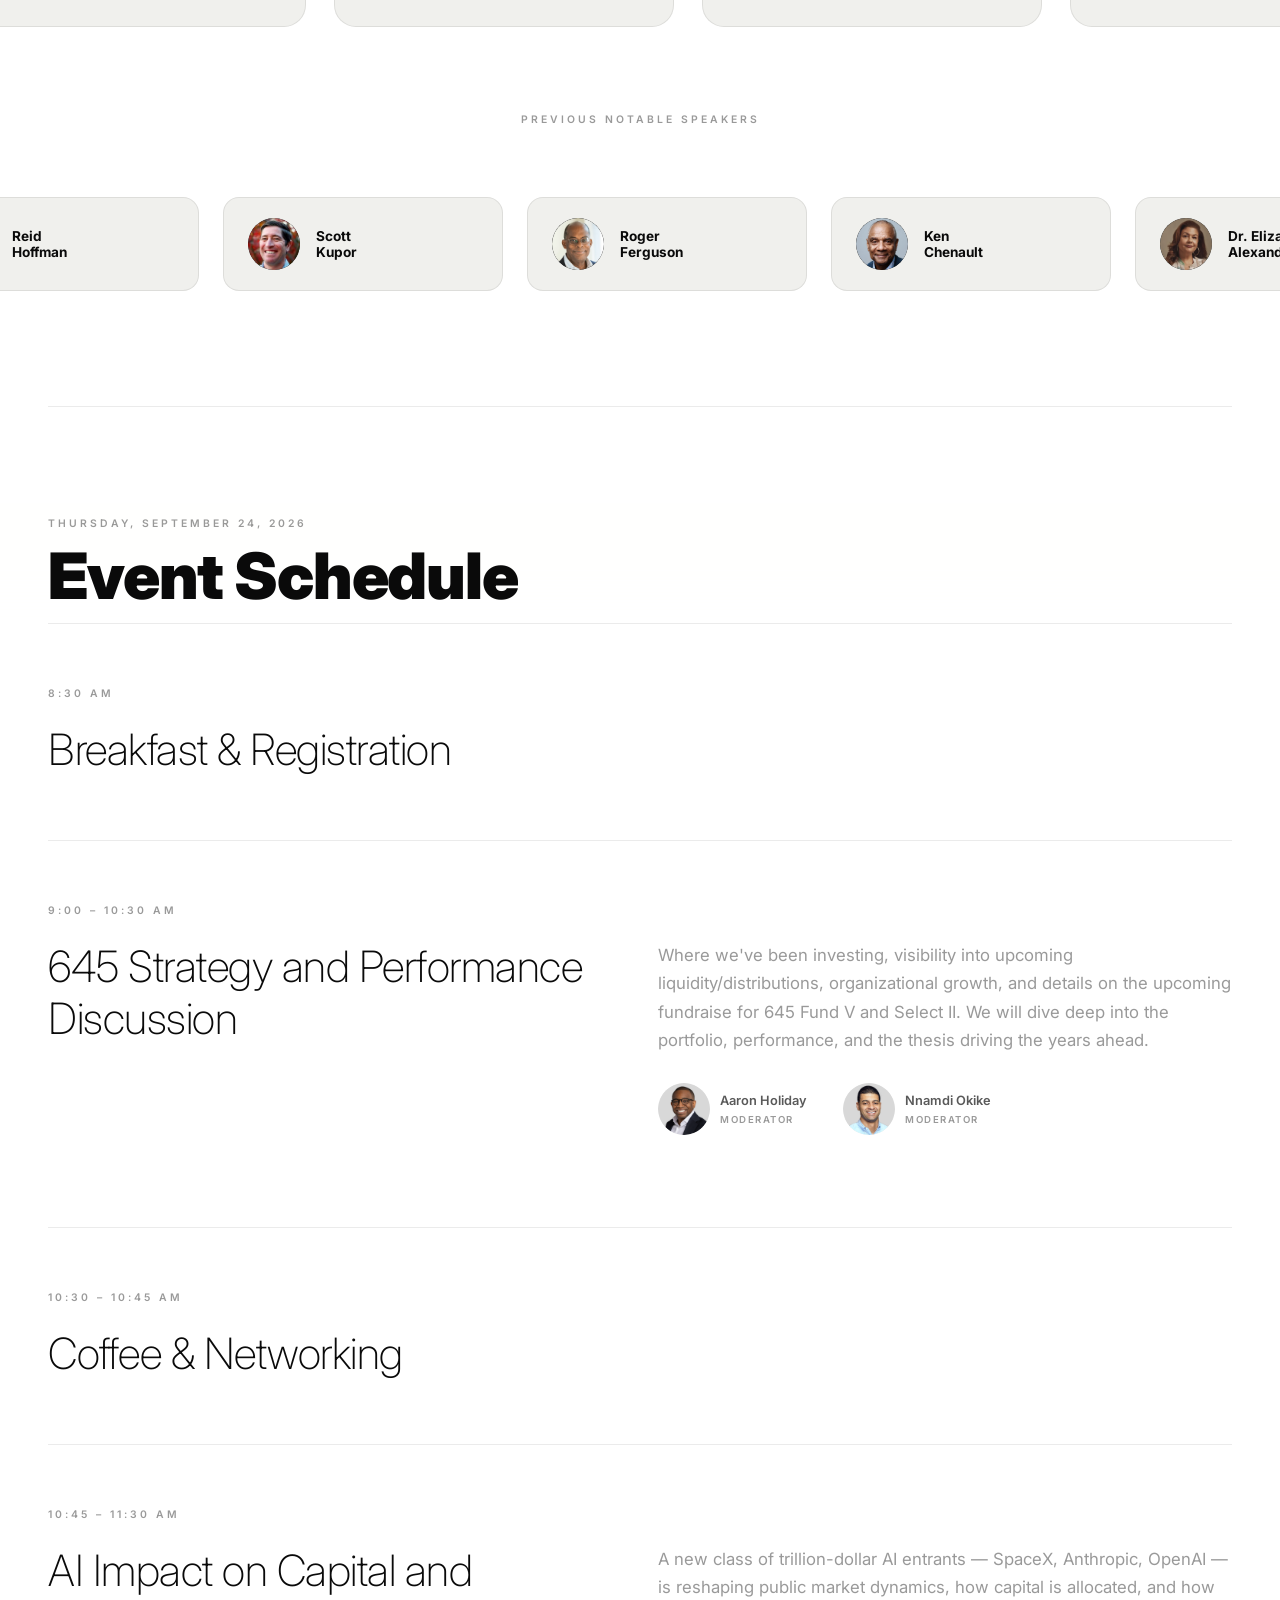
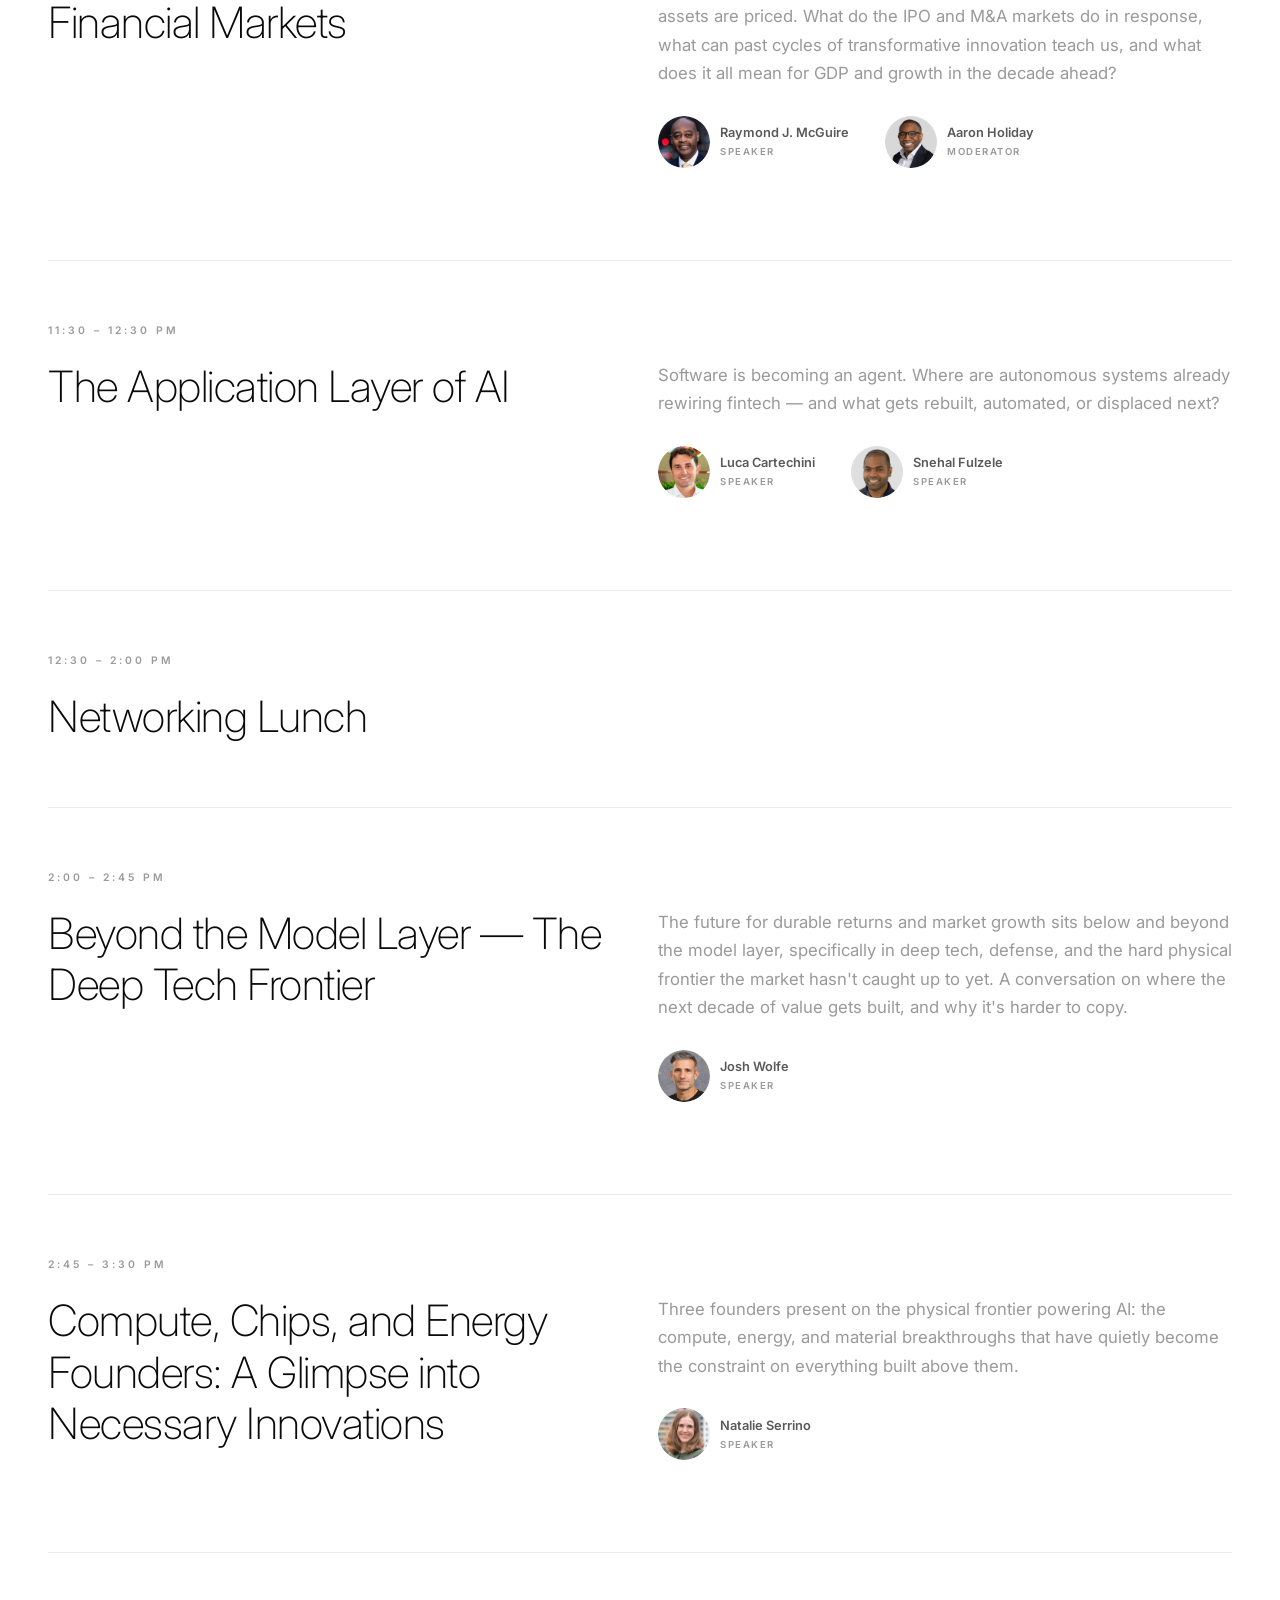
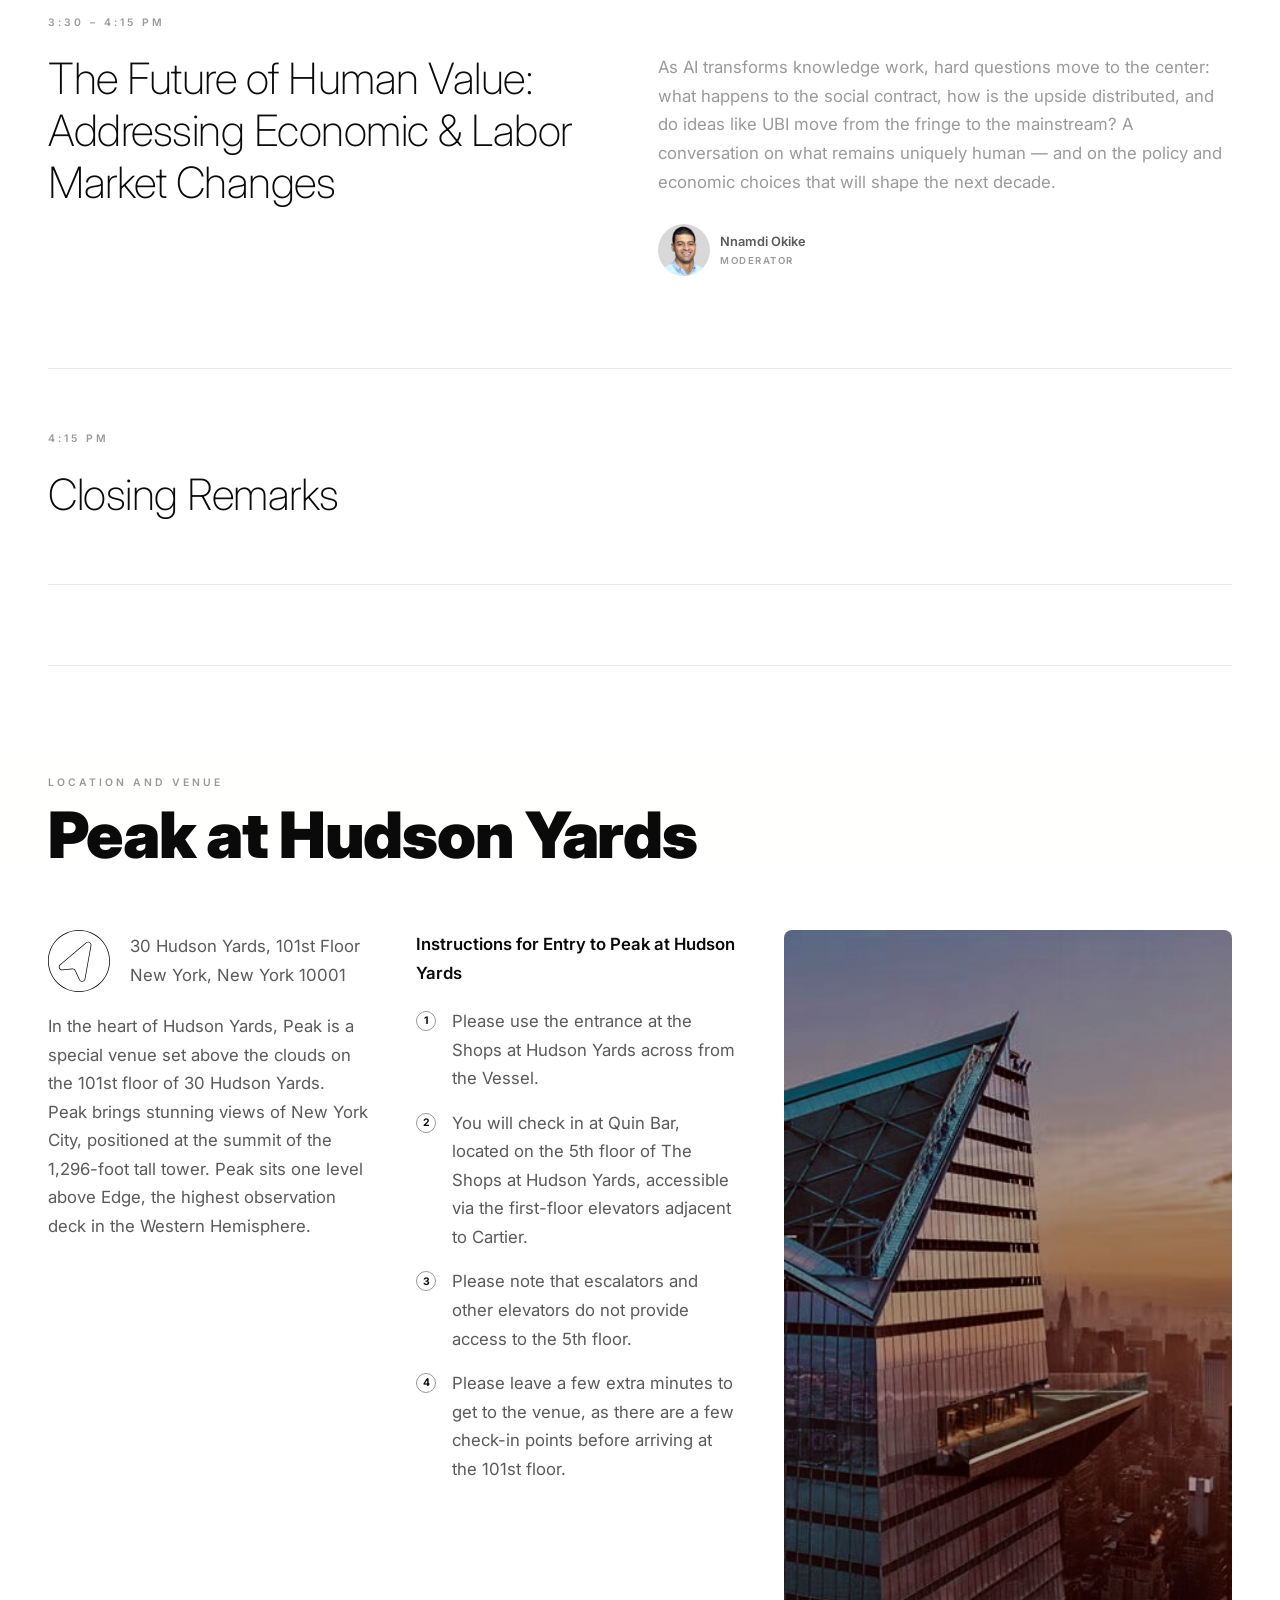
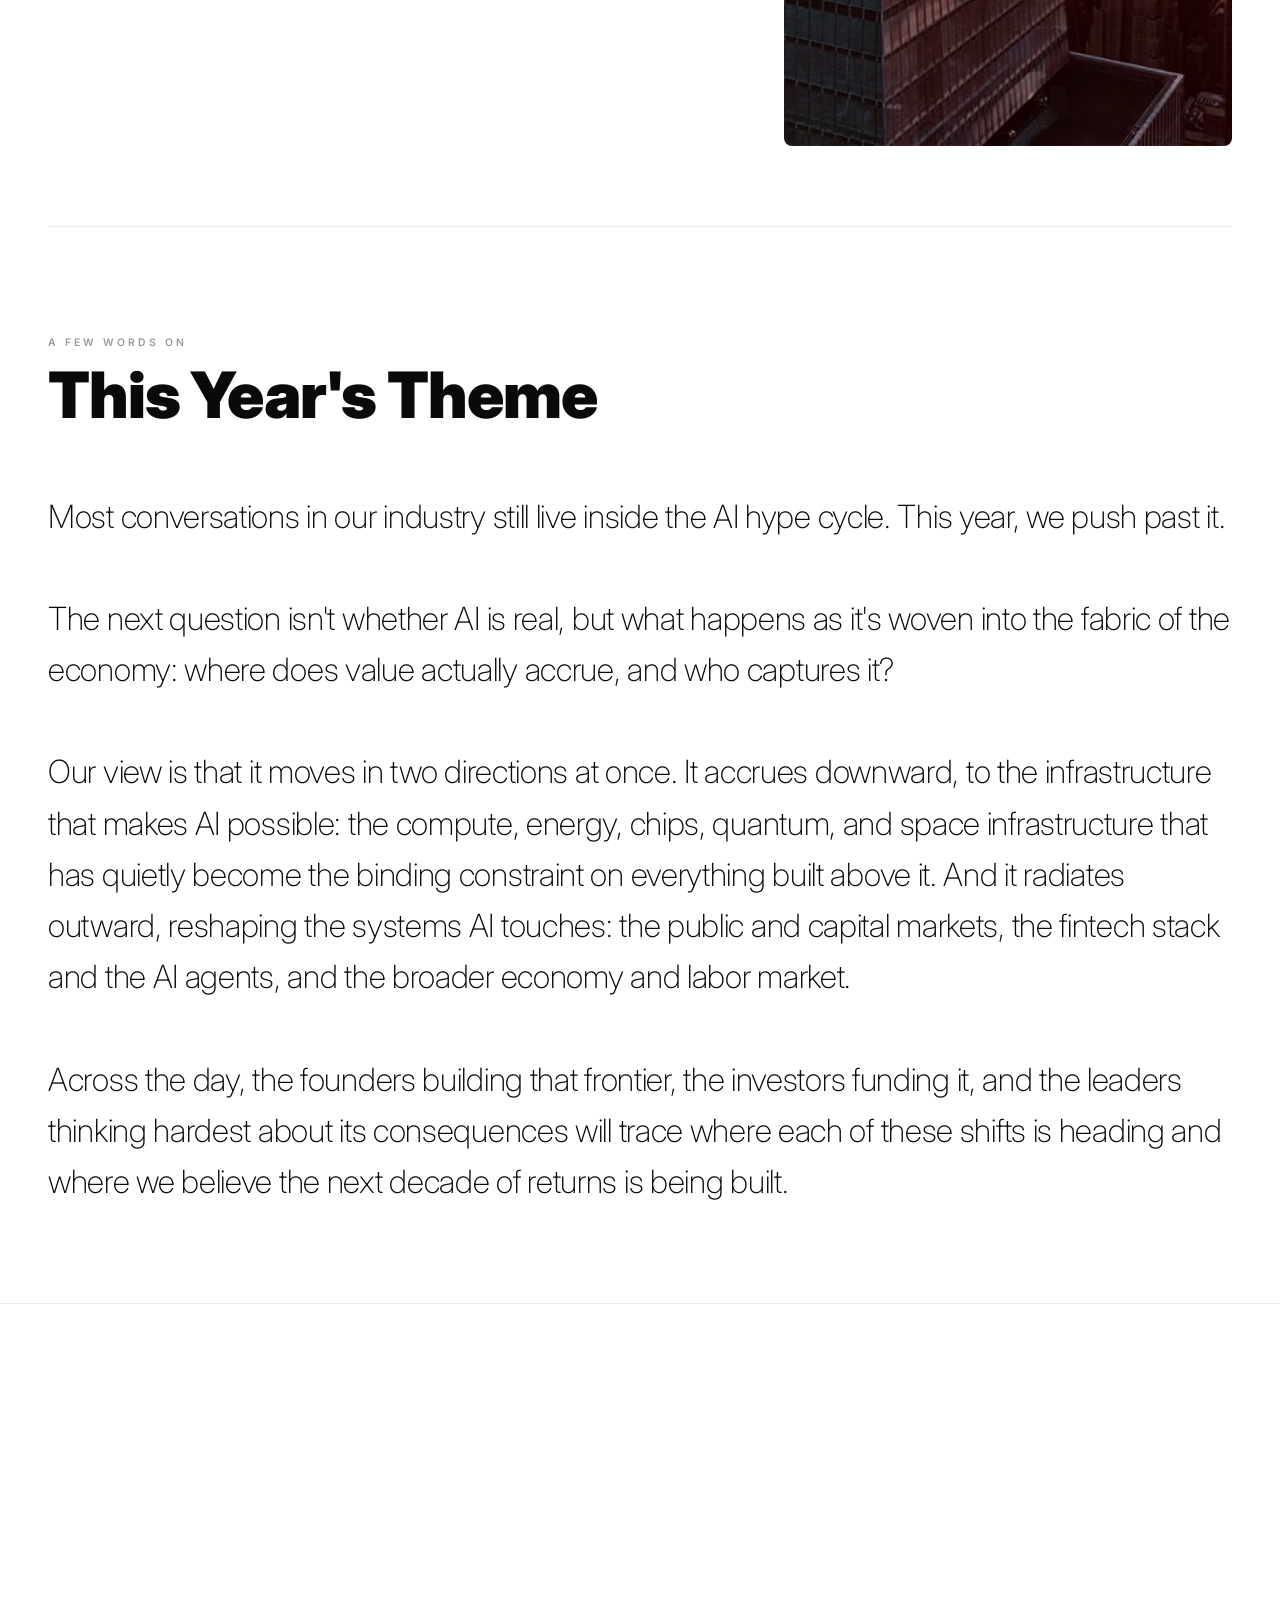
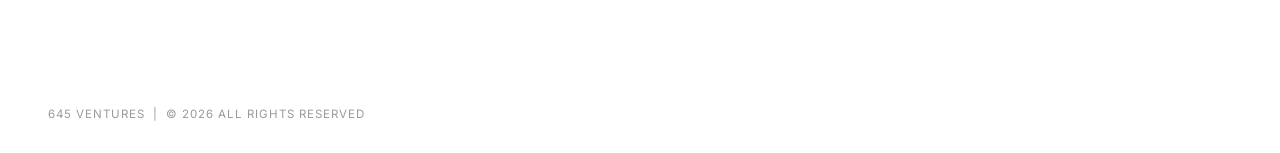
==== commit cb53efe2: "Refine hero spacing, section rhythm, sticky headers, and footer Hero: drop the pill chips for plain " ====
--- a/index-lp.html
+++ b/index-lp.html
@@ -7,7 +7,7 @@
   <link rel="preconnect" href="https://fonts.googleapis.com" />
   <link rel="preconnect" href="https://fonts.gstatic.com" crossorigin />
   <link href="https://fonts.googleapis.com/css2?family=Inter:ital,wght@0,100;0,200;0,400;0,500;0,600;0,700;0,800;0,900;1,400&display=swap" rel="stylesheet" />
-  <link rel="stylesheet" href="styles.css?v=61" />
+  <link rel="stylesheet" href="styles.css?v=69" />
   <script>
     (function() {
       var saved = localStorage.getItem('theme') || 'system';
@@ -135,8 +135,8 @@
   <!-- OVERVIEW (last section) -->
   <section id="overview">
     <div class="overview-header">
-      <p class="section-label">This year's</p>
-      <h2 class="overview-heading fit-width">Theme</h2>
+      <p class="section-label">A few words on</p>
+      <h2 class="overview-heading fit-width">This Year's Theme</h2>
     </div>
     <p class="overview-desc">
       Most conversations in our industry still live inside the AI hype cycle. This year, we push past it.<br><br>The next question isn't whether AI is real, but what happens as it's woven into the fabric of the economy: where does value actually accrue, and who captures it?<br><br>Our view is that it moves in two directions at once. It accrues downward, to the infrastructure that makes AI possible: the compute, energy, chips, quantum, and space infrastructure that has quietly become the binding constraint on everything built above it. And it radiates outward, reshaping the systems AI touches: the public and capital markets, the fintech stack and the AI agents, and the broader economy and labor market.<br><br>Across the day, the founders building that frontier, the investors funding it, and the leaders thinking hardest about its consequences will trace where each of these shifts is heading and where we believe the next decade of returns is being built.
@@ -148,6 +148,6 @@
   </footer>
 
   <script>window.SITE_CONFIG = { hideSections: [] };</script>
-  <script src="scripts.js?v=53"></script>
+  <script src="scripts.js?v=54"></script>
 </body>
 </html>
--- a/styles.css
+++ b/styles.css
@@ -274,10 +274,10 @@
 .hero-eyebrow {
   font-size: 1.45rem;
   font-weight: 900;
-  letter-spacing: 5px;
+  letter-spacing: 7px;
   text-transform: uppercase;
   color: rgba(255,255,255,1);
-  margin-bottom: 18px;
+  margin-bottom: 20px;
 }
 .hero-title {
   font-size: clamp(3rem, 8vw, 7rem);
@@ -285,7 +285,7 @@
   letter-spacing: -0.018em;
   line-height: 1;
   color: var(--text);
-  margin-bottom: 24px;
+  margin-bottom: 72px;
   --fit-max: 120px;
 }
 
@@ -294,26 +294,21 @@
 
 .hero-meta {
   margin-top: 0;
-  margin-bottom: 32px;
+  margin-bottom: 80px;
   font-size: 1.05rem;
   font-weight: 600;
   letter-spacing: 3px;
   text-transform: uppercase;
   color: #ffffff;
-  /* Lay the date/time/location out as translucent pill chips, centered. */
+  /* Date / time / location as plain tracked text, spaced wide apart. */
   display: flex;
   flex-wrap: wrap;
   justify-content: center;
-  gap: 12px;
+  gap: 14px 48px;
   line-height: 1.3;
 }
-.hero-meta-sep { display: none; } /* pills replace the dot separators */
-.hero-meta-item {
-  background: rgba(0,0,0,0.3);
-  padding: 9px 20px 9px 23px; /* extra left pad balances the 3px tracking */
-  border-radius: 8px;
-  white-space: nowrap;
-}
+.hero-meta-sep { display: none; } /* generous gap replaces the dot separators */
+.hero-meta-item { white-space: nowrap; }
 
 .hero-meta-link {
   color: #ffffff;
@@ -613,6 +608,12 @@
   mask-image: linear-gradient(to bottom, #000 45%, transparent 100%);
   pointer-events: none;
 }
+/* Space above each sticky title (separates it from the content above) without
+   changing the locked 120px header height. */
+.overview-header,
+.speakers-h-header,
+.location-header,
+.schedule-header { margin-top: 96px; }
 .featured-section-title {
   font-size: clamp(2.4rem, 5vw, 3.6rem);
   font-weight: 900;
@@ -624,8 +625,8 @@
 
 /* ── PREVIOUS NOTABLE SPEAKERS ── */
 .previous-speakers-wrapper {
-  /* No trailing padding so the next sticky header hands off without a gap. */
-  padding: 0;
+  /* Bottom padding so the speaker list doesn't touch the next section's divider. */
+  padding: 0 0 80px;
 }
 .previous-label {
   text-align: center;
@@ -718,7 +719,6 @@
 #location {}
 
 .location-inner {
-  /* No trailing padding so the overview header hands off without a gap. */
   padding: 0 48px;
   display: flex;
   flex-direction: column;
@@ -733,6 +733,9 @@
   grid-template-areas: "about instr img";
   gap: 48px;
   align-items: start;
+  /* Trailing space lives on the body (content) so the sticky header stays
+     pinned until the section divider, not just to the base of the image. */
+  margin-bottom: 80px;
 }
 .location-col:nth-of-type(1) { grid-area: about; }
 .location-col:nth-of-type(2) { grid-area: instr; }
@@ -862,7 +865,6 @@
 
 /* ── SCHEDULE ── */
 #schedule {
-  /* No trailing padding so the location header hands off without a gap. */
   padding: 0 48px;
   /* Distinct surface to break up the page: pure white in light mode,
      a raised shade in dark mode (pure white would clash with light text). */
@@ -899,7 +901,10 @@
   margin-bottom: 2px;
 }
 
-.schedule-list { display: flex; flex-direction: column; }
+/* Bottom space lives on the list (content), not the section padding, so the
+   sticky header stays pinned through the full white background — not just to
+   the final agenda line. */
+.schedule-list { display: flex; flex-direction: column; padding-bottom: 80px; }
 
 .schedule-row {
   display: grid;
@@ -971,8 +976,8 @@
 .schedule-person:hover .schedule-person-name { color: var(--text); }
 .schedule-person:hover .schedule-avatar { transform: scale(1.08); }
 .schedule-avatar {
-  width: 32px;
-  height: 32px;
+  width: 52px;
+  height: 52px;
   border-radius: 50%;
   object-fit: cover;
   object-position: center top;
@@ -1011,9 +1016,12 @@
 footer {
   border-top: 1px solid var(--border);
   padding: 32px 48px;
-  display: flex;
-  align-items: center;
-  justify-content: space-between;
+  /* Tall footer with the copyright kept near the bottom and lots of empty
+     space above it, so the page feels like it ends here. */
+  min-height: 50vh;
+  display: flex;
+  align-items: flex-end;     /* push the copyright to the bottom */
+  justify-content: flex-start;
 }
 footer p {
   font-size: 0.72rem;
@@ -1038,7 +1046,7 @@
   .nav-links { display: none; }
   .nav-hamburger { display: flex; }
   .nav-right { gap: 24px; }
-  footer { padding: 24px; flex-direction: column; gap: 8px; text-align: center; }
+  footer { padding: 24px; flex-direction: column; gap: 8px; text-align: center; align-items: center; justify-content: flex-end; }
 
 }
 
@@ -1048,6 +1056,7 @@
   #overview { padding: 0 24px 64px; }
   #speakers { padding: 64px 0; }
   #schedule { padding: 0 24px; }
+  .schedule-list { padding-bottom: 56px; }
 
   /* Hero title: one word per line, larger */
   .hero-title {
@@ -1068,6 +1077,7 @@
     height: auto;
     min-height: 0;
     padding: 28px 24px;
+    margin-top: 32px;
   }
   .featured-section-title,
   .location-title,
@@ -1087,7 +1097,7 @@
 
   /* Location: text first, image below, cropped to landscape */
   .location-inner { padding: 0 24px; }
-  .location-body { grid-template-columns: 1fr; grid-template-areas: "about" "instr" "img"; gap: 32px; }
+  .location-body { grid-template-columns: 1fr; grid-template-areas: "about" "instr" "img"; gap: 32px; margin-bottom: 56px; }
   .location-image { border-radius: 12px; }
   .location-image img { aspect-ratio: 3 / 2; object-fit: cover; height: auto; }
 
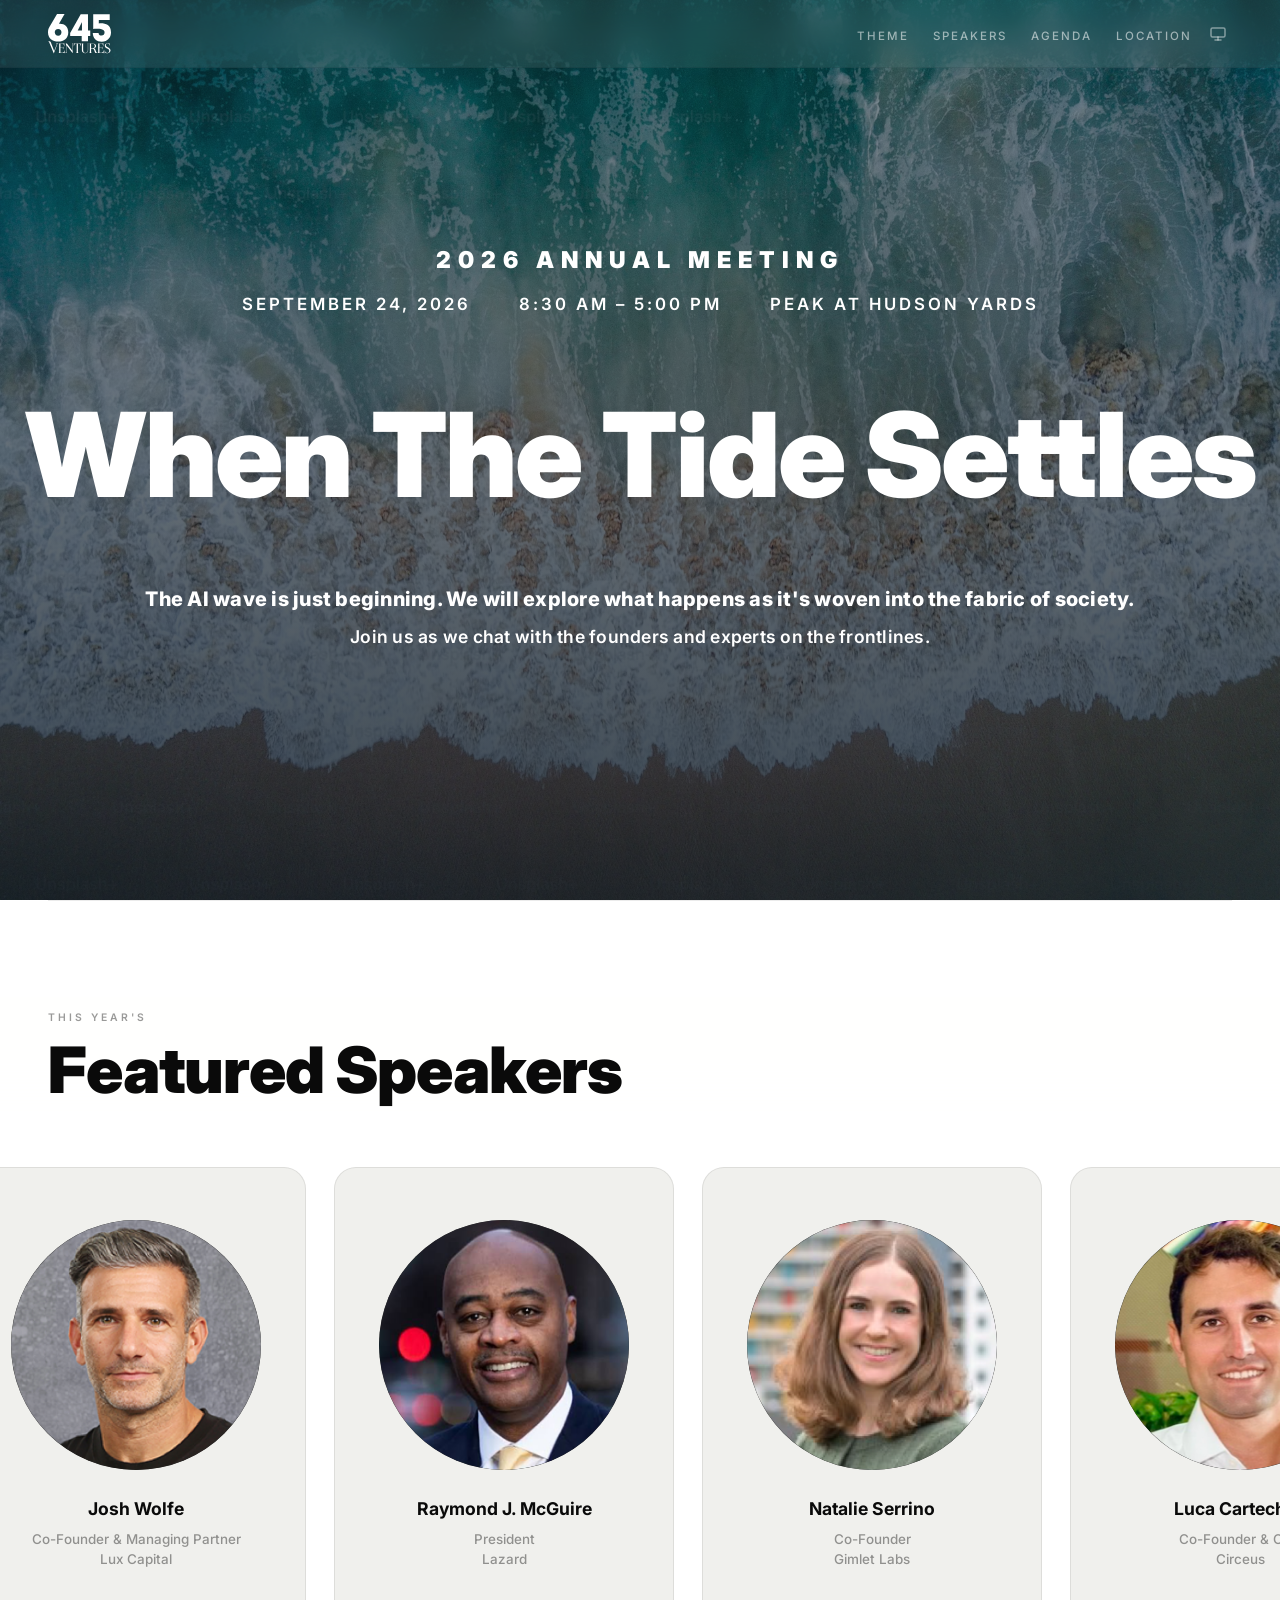
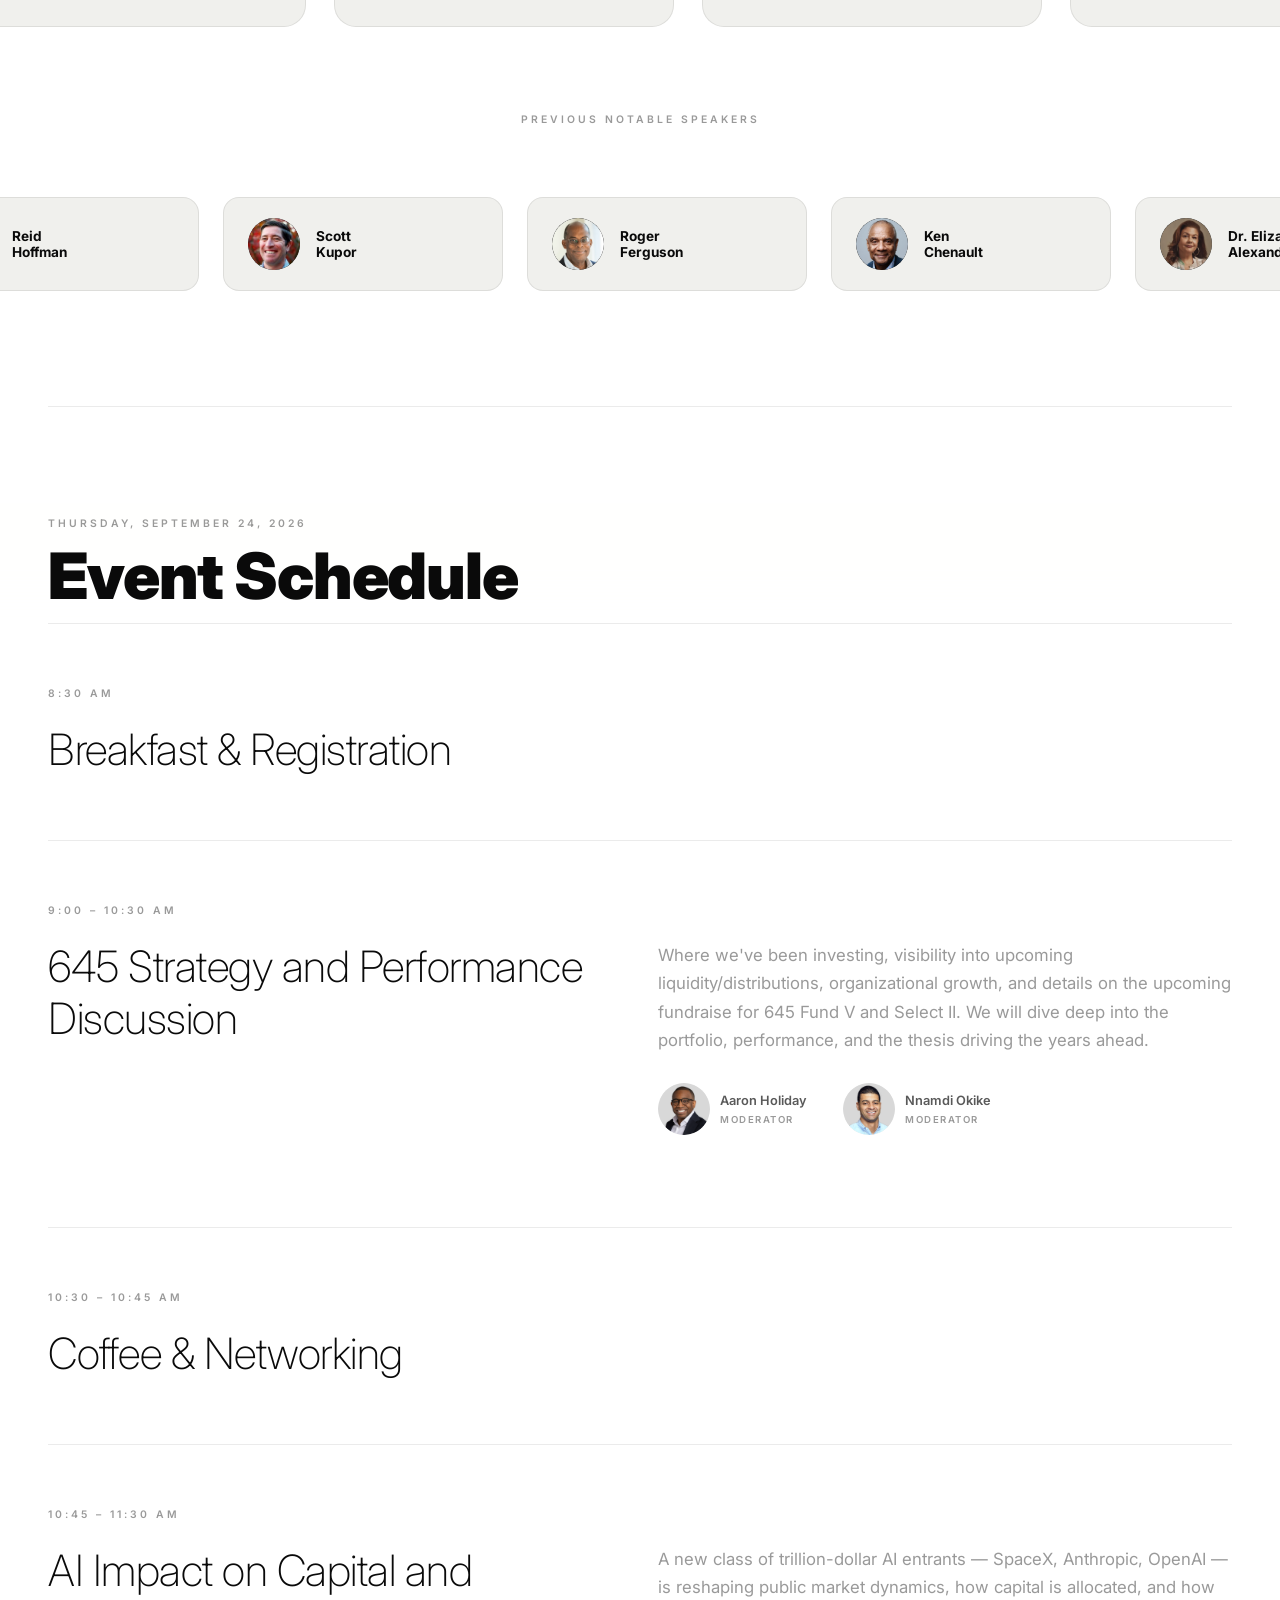
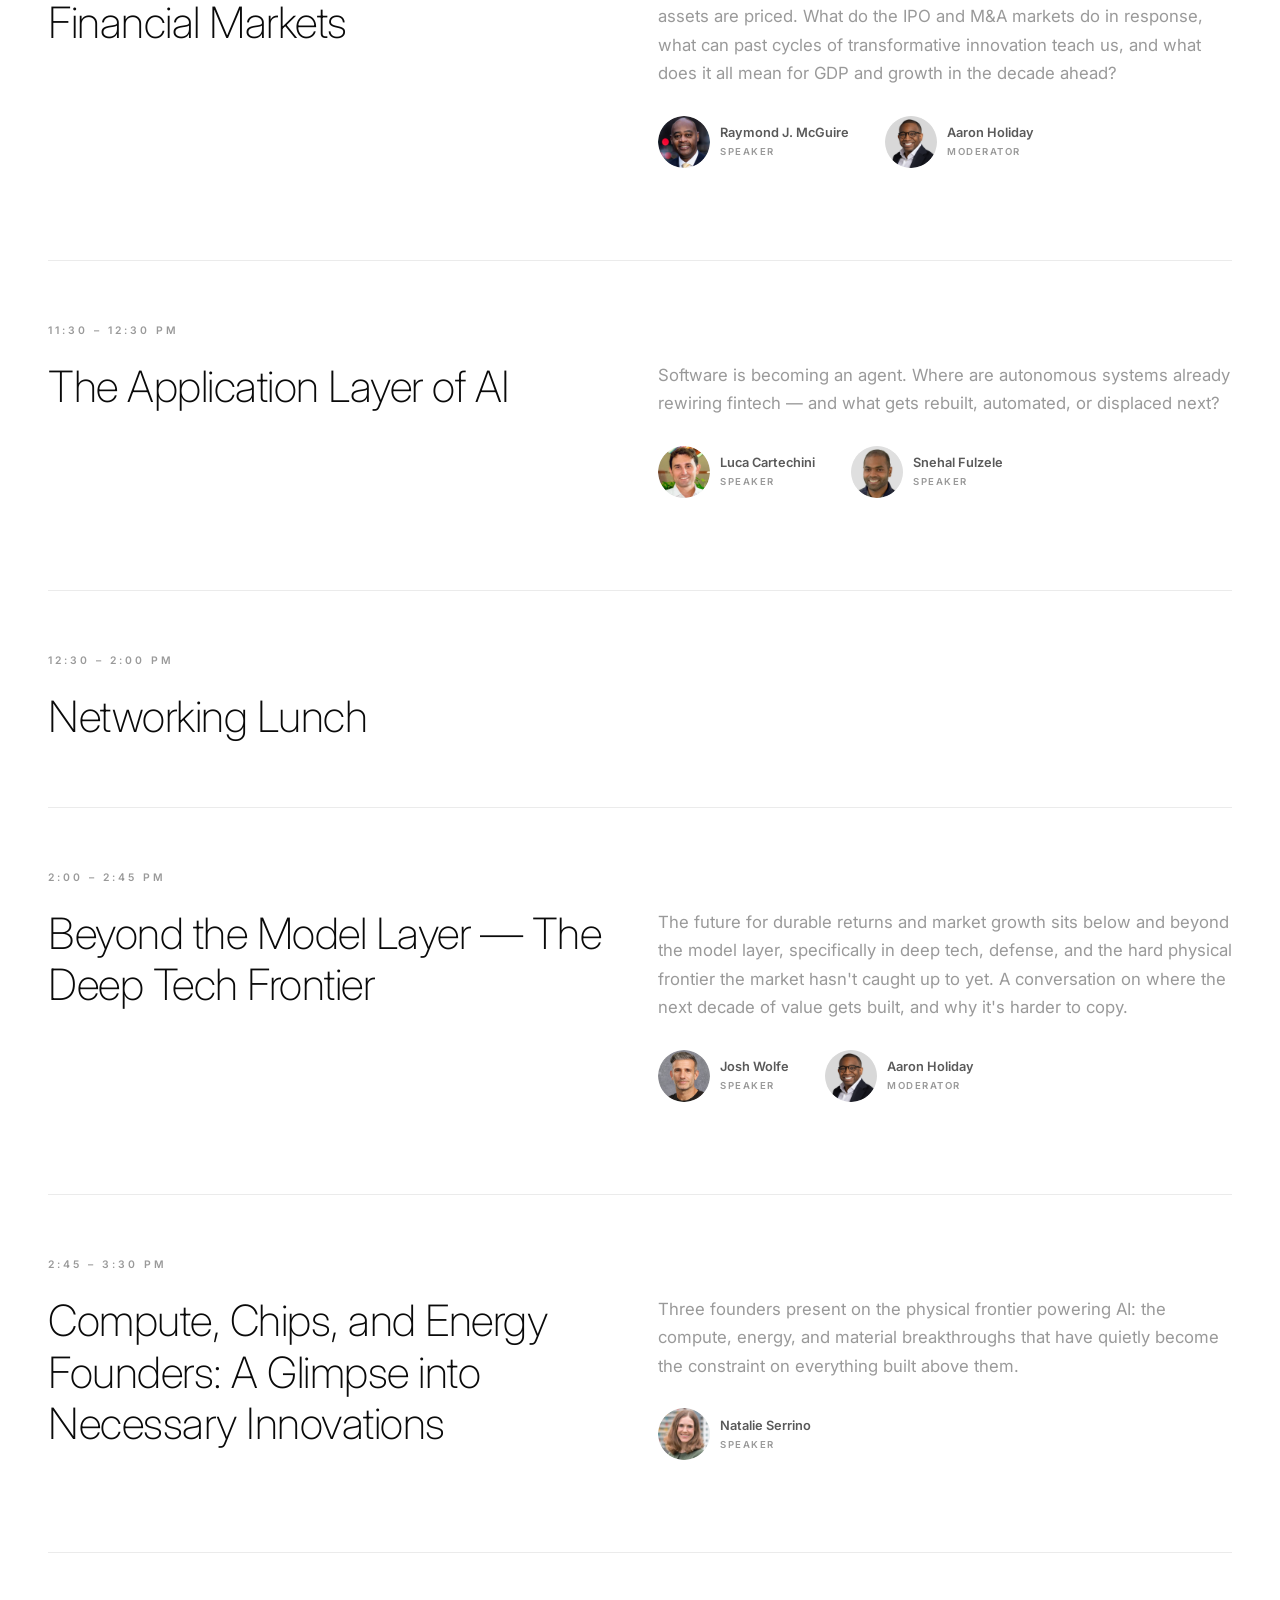
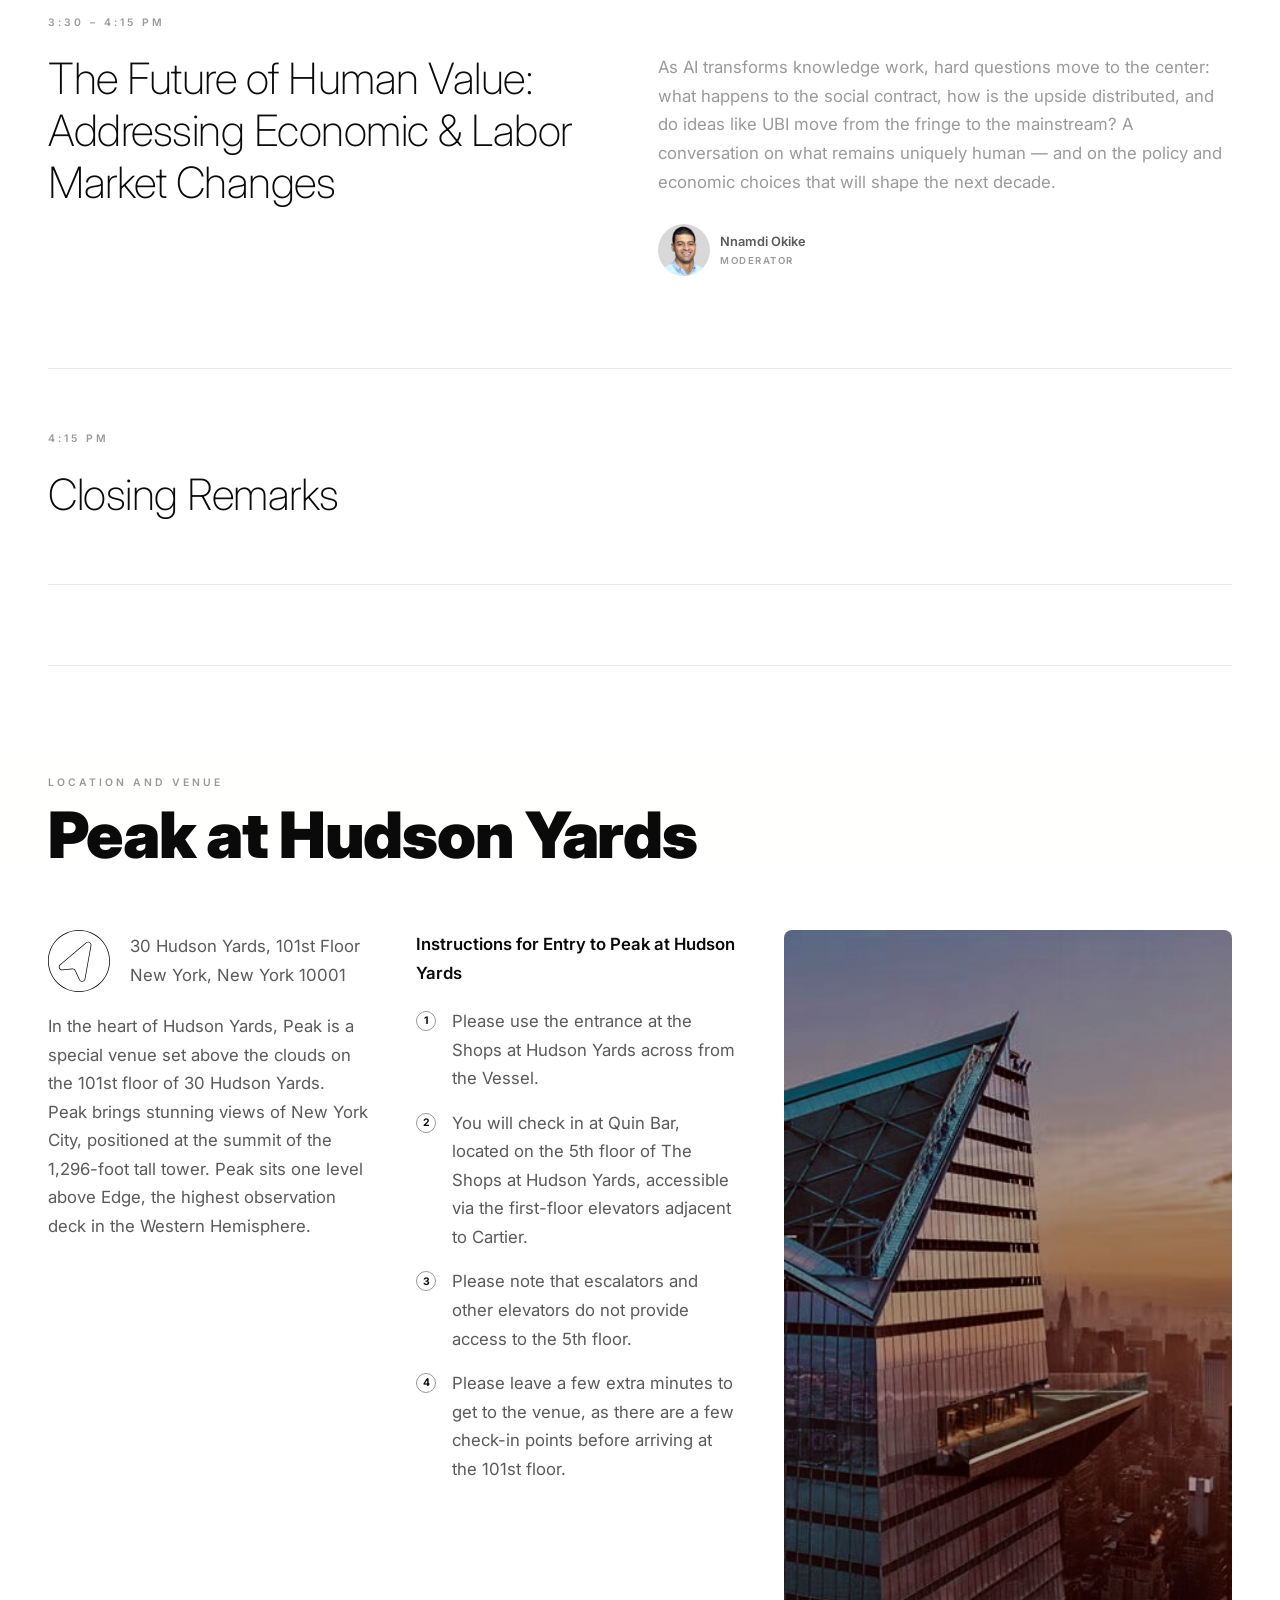
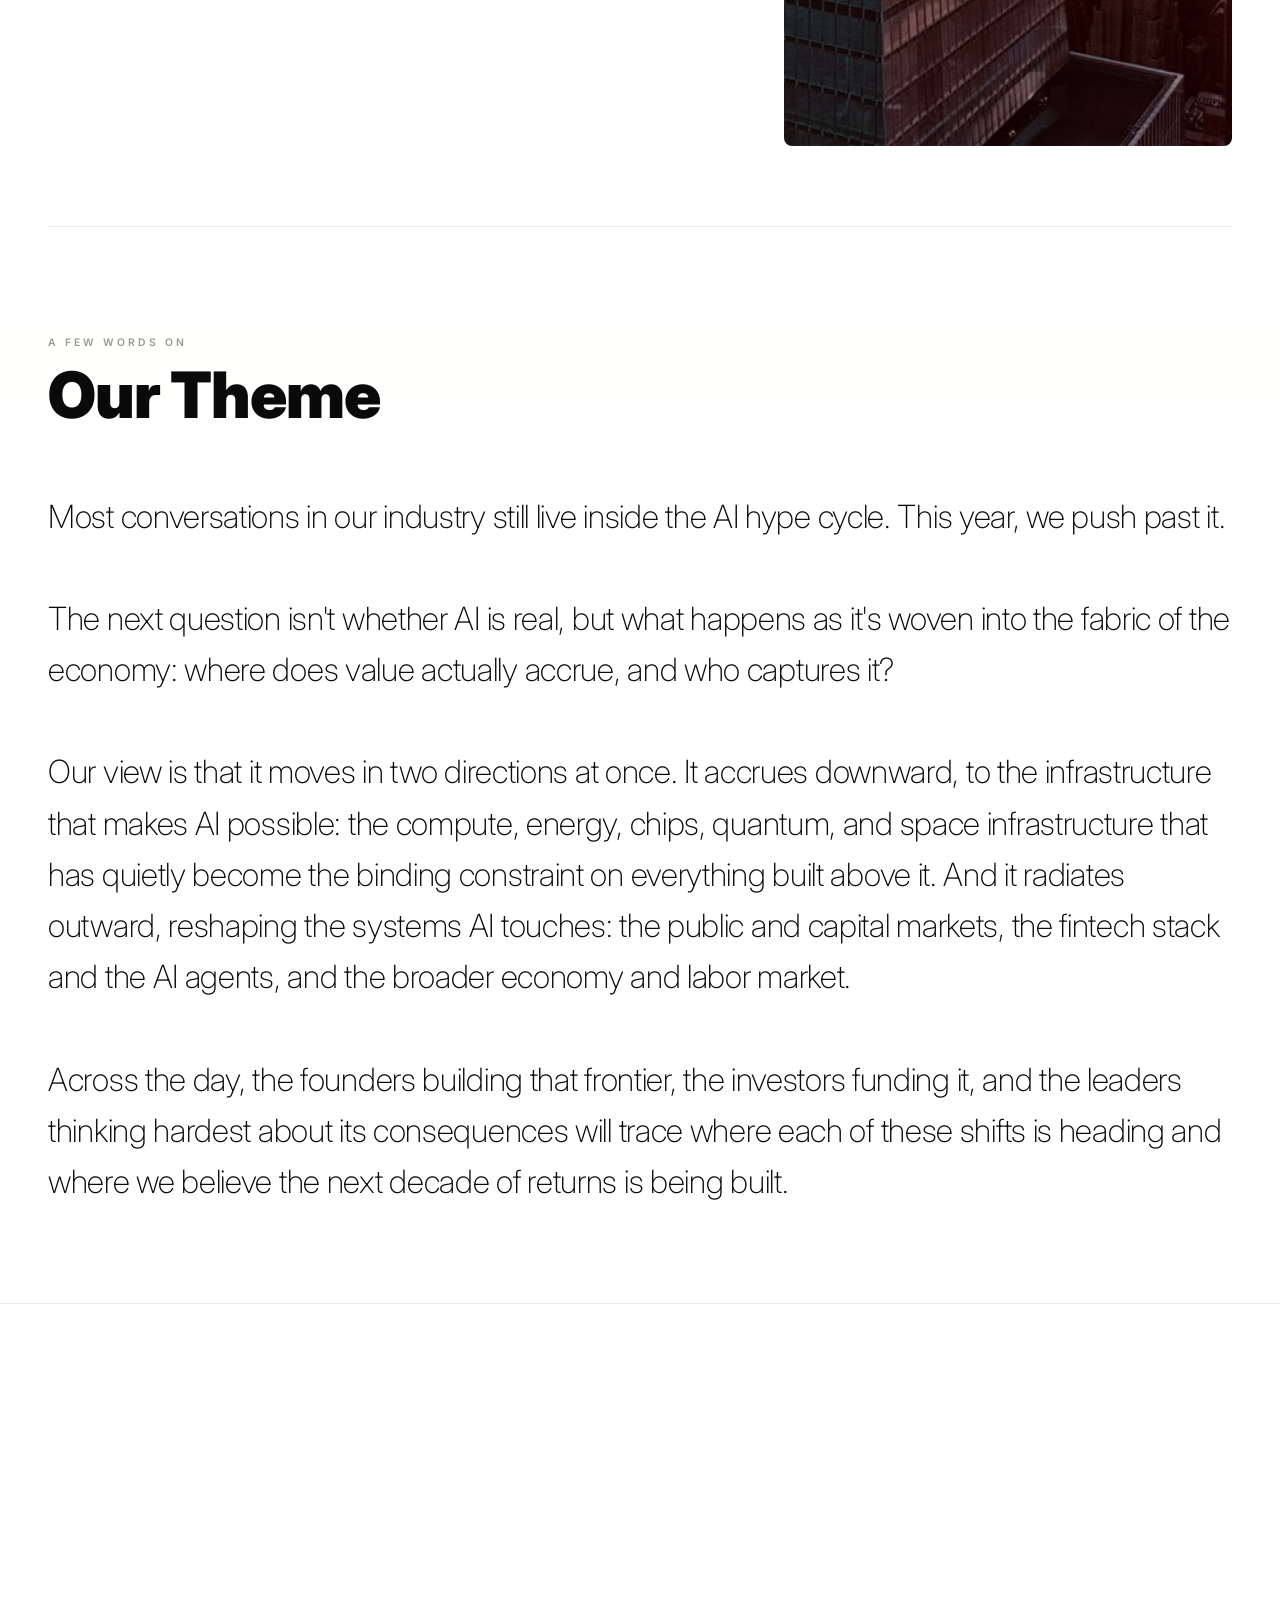
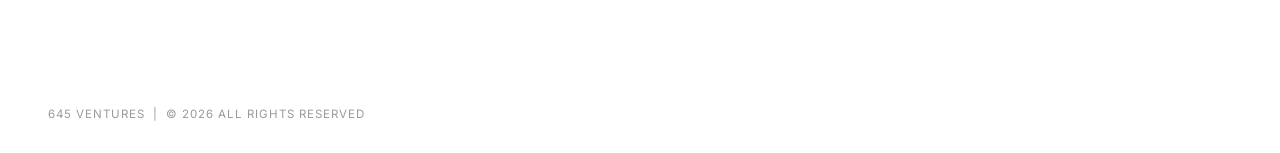
==== commit 068ca6c0: "Add Aaron as Beyond the Model Layer moderator; rename theme heading Adds Aaron Holiday as moderator " ====
--- a/index-lp.html
+++ b/index-lp.html
@@ -136,7 +136,7 @@
   <section id="overview">
     <div class="overview-header">
       <p class="section-label">A few words on</p>
-      <h2 class="overview-heading fit-width">This Year's Theme</h2>
+      <h2 class="overview-heading fit-width">Our Theme</h2>
     </div>
     <p class="overview-desc">
       Most conversations in our industry still live inside the AI hype cycle. This year, we push past it.<br><br>The next question isn't whether AI is real, but what happens as it's woven into the fabric of the economy: where does value actually accrue, and who captures it?<br><br>Our view is that it moves in two directions at once. It accrues downward, to the infrastructure that makes AI possible: the compute, energy, chips, quantum, and space infrastructure that has quietly become the binding constraint on everything built above it. And it radiates outward, reshaping the systems AI touches: the public and capital markets, the fintech stack and the AI agents, and the broader economy and labor market.<br><br>Across the day, the founders building that frontier, the investors funding it, and the leaders thinking hardest about its consequences will trace where each of these shifts is heading and where we believe the next decade of returns is being built.
@@ -148,6 +148,6 @@
   </footer>
 
   <script>window.SITE_CONFIG = { hideSections: [] };</script>
-  <script src="scripts.js?v=54"></script>
+  <script src="scripts.js?v=55"></script>
 </body>
 </html>
